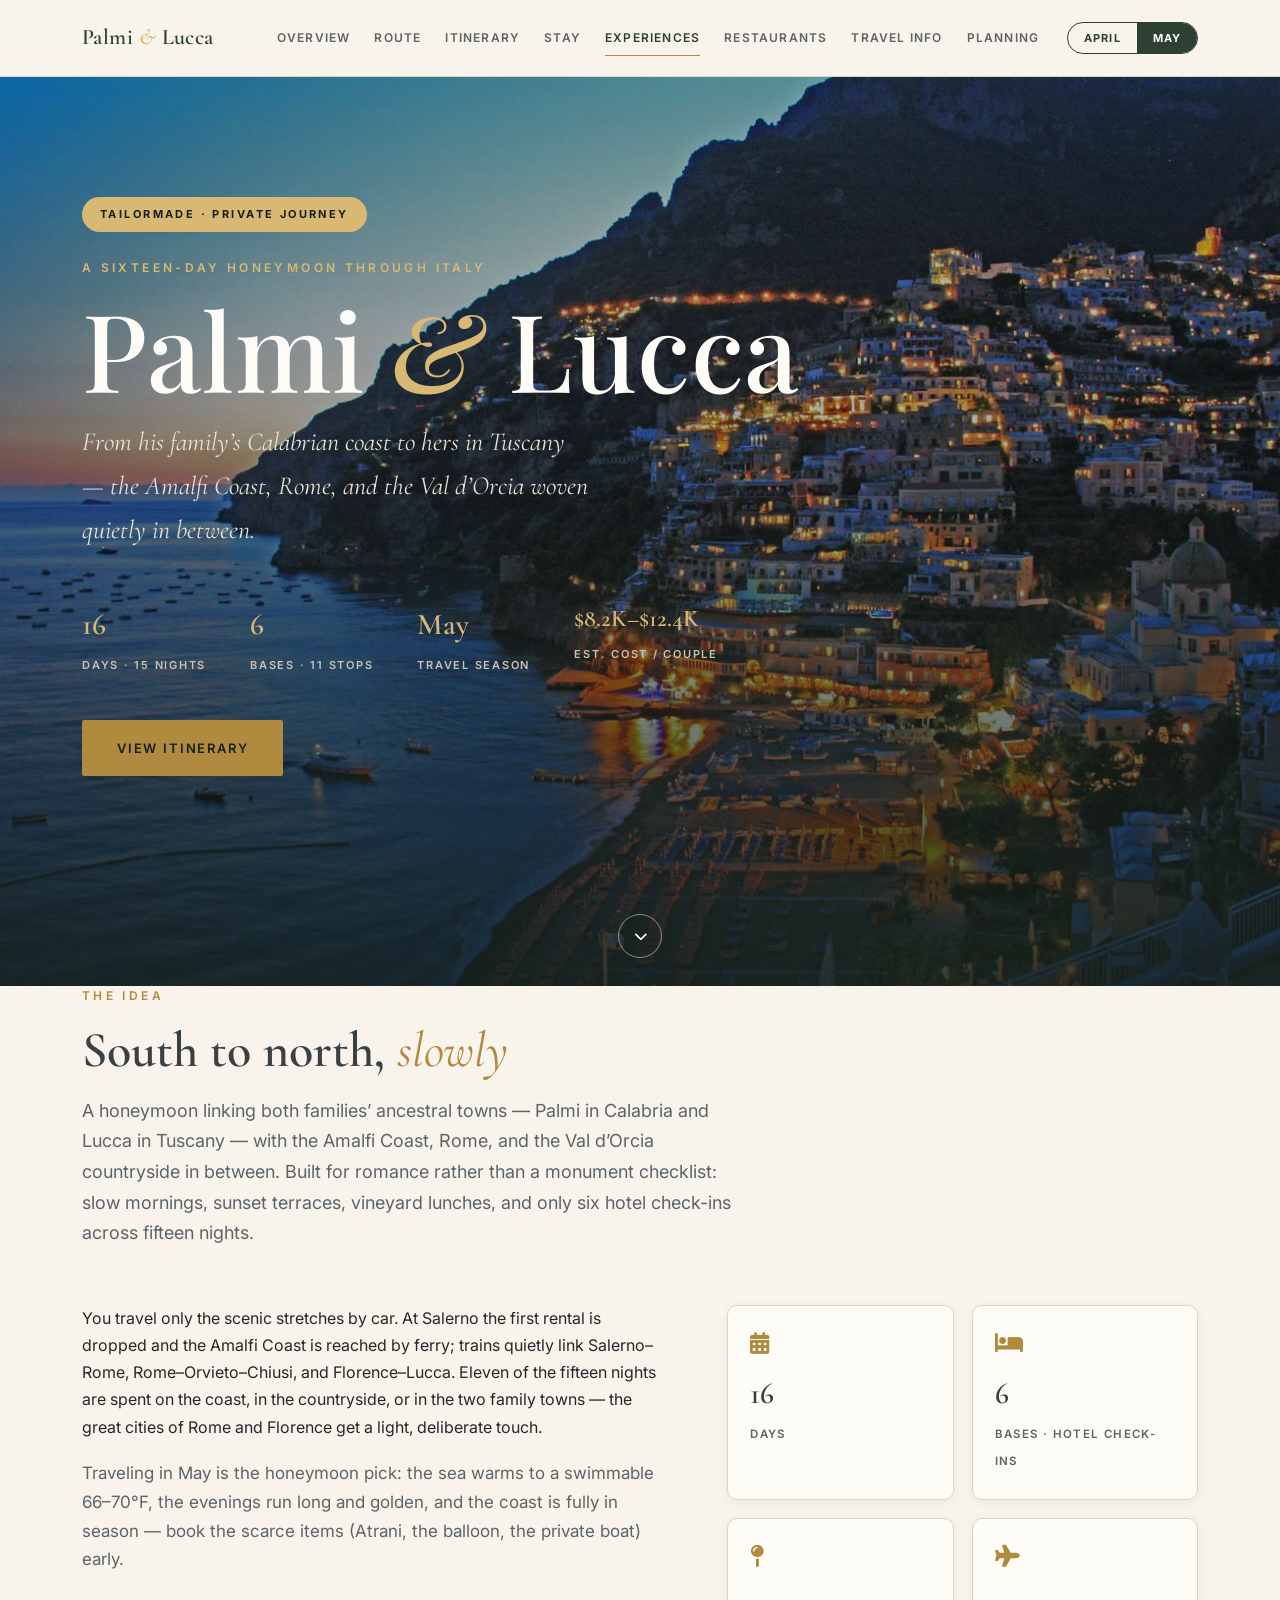
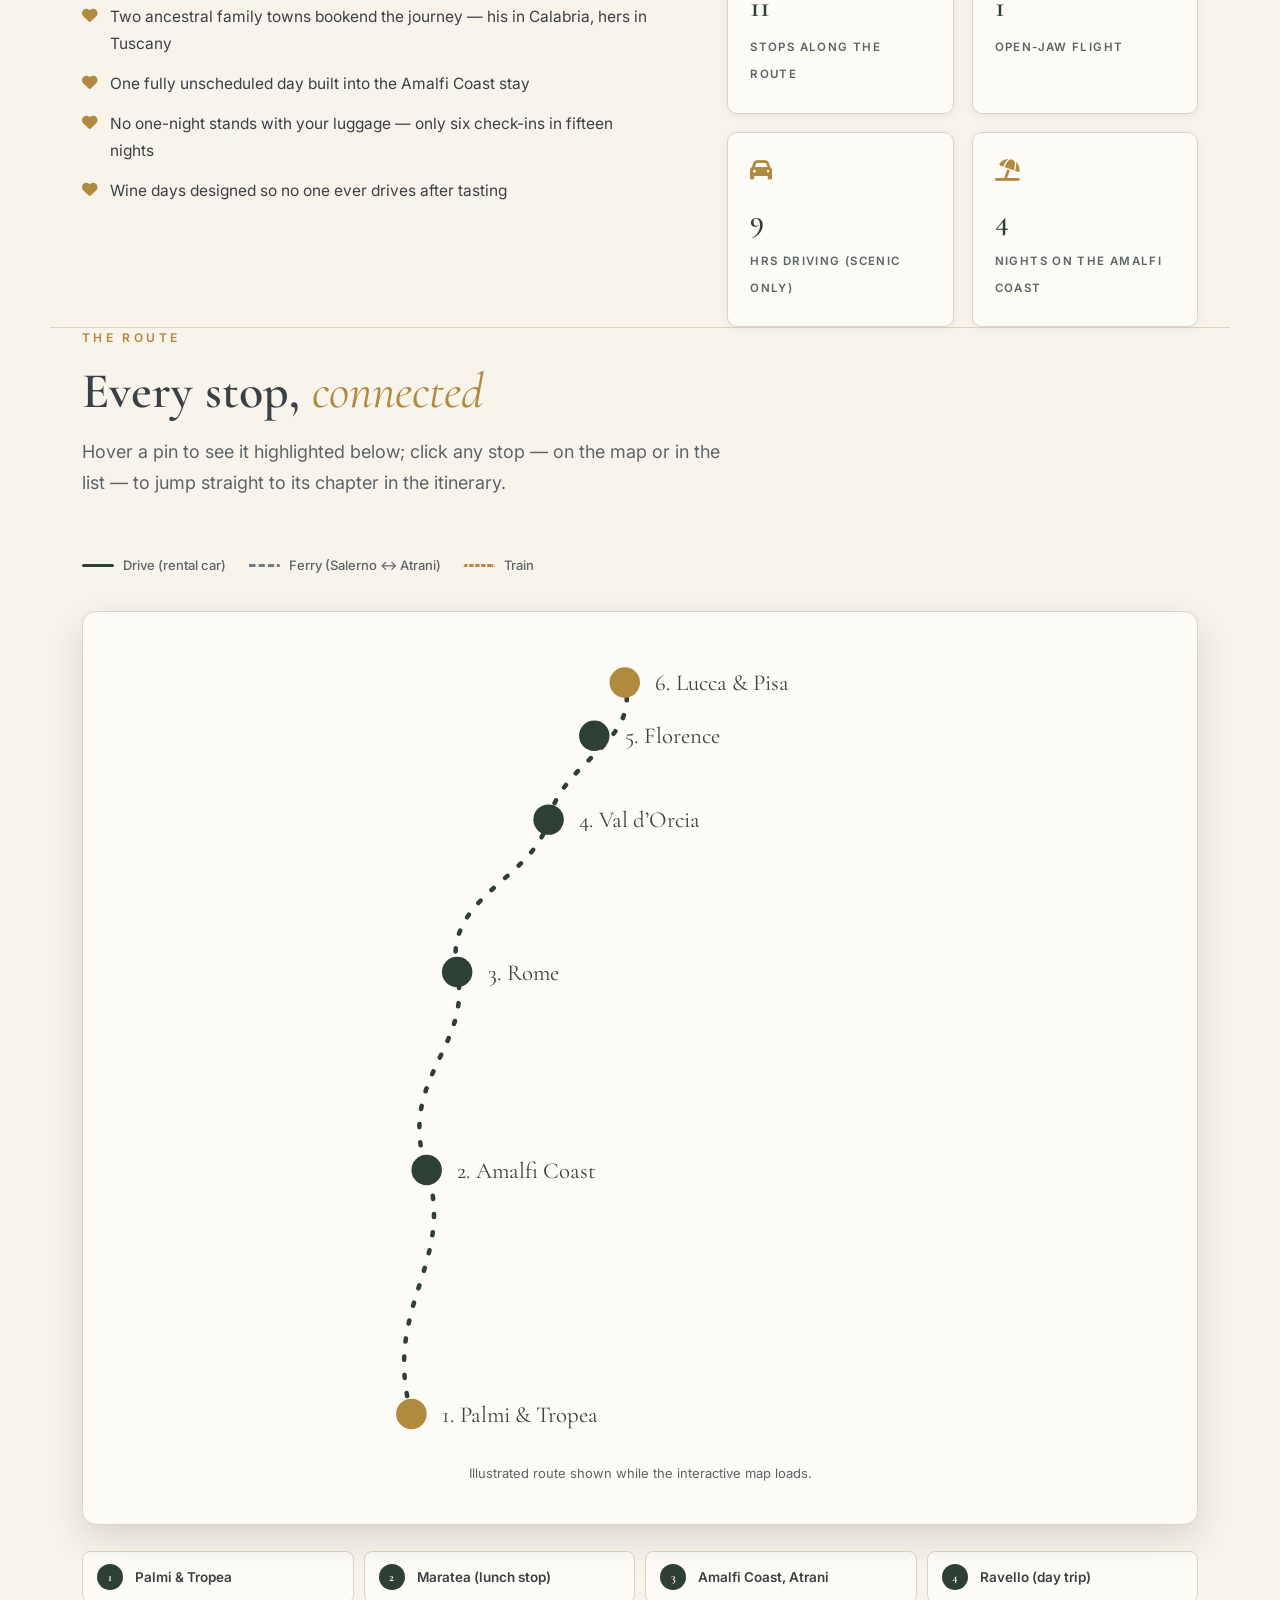
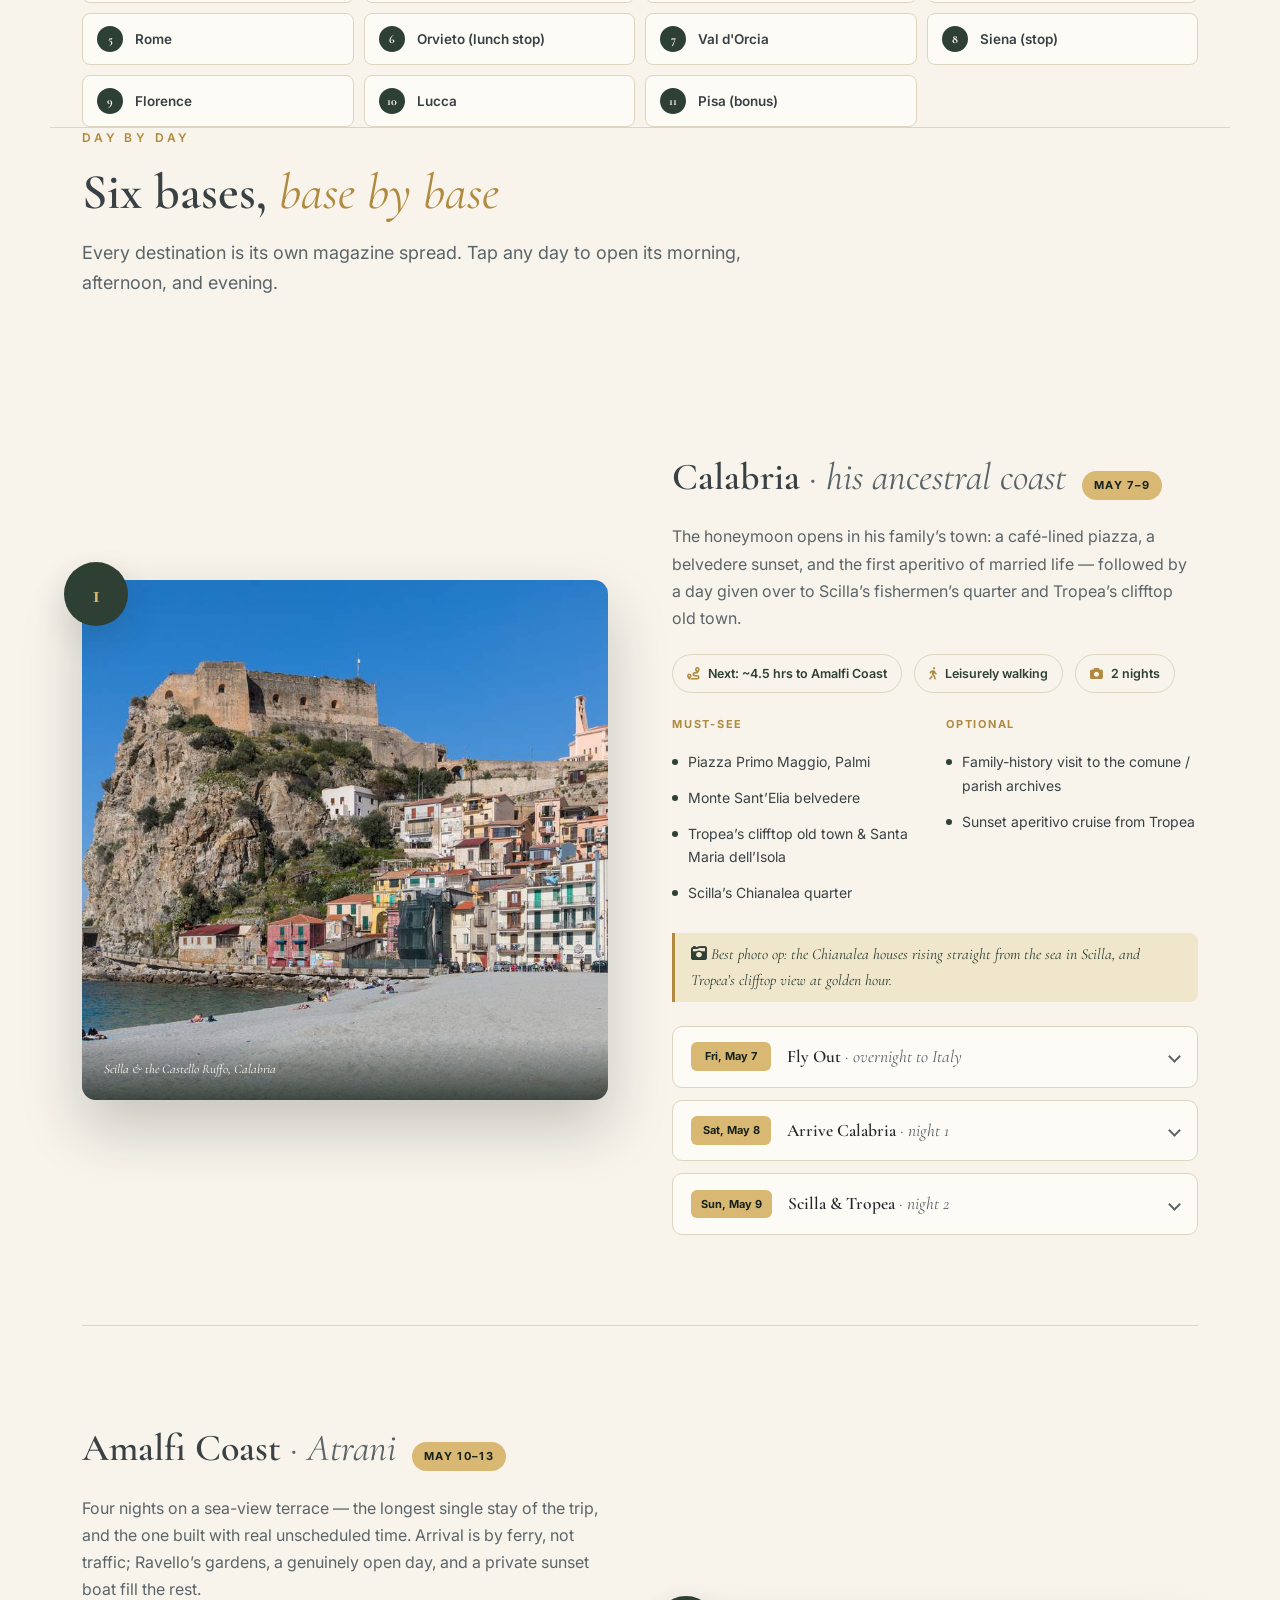
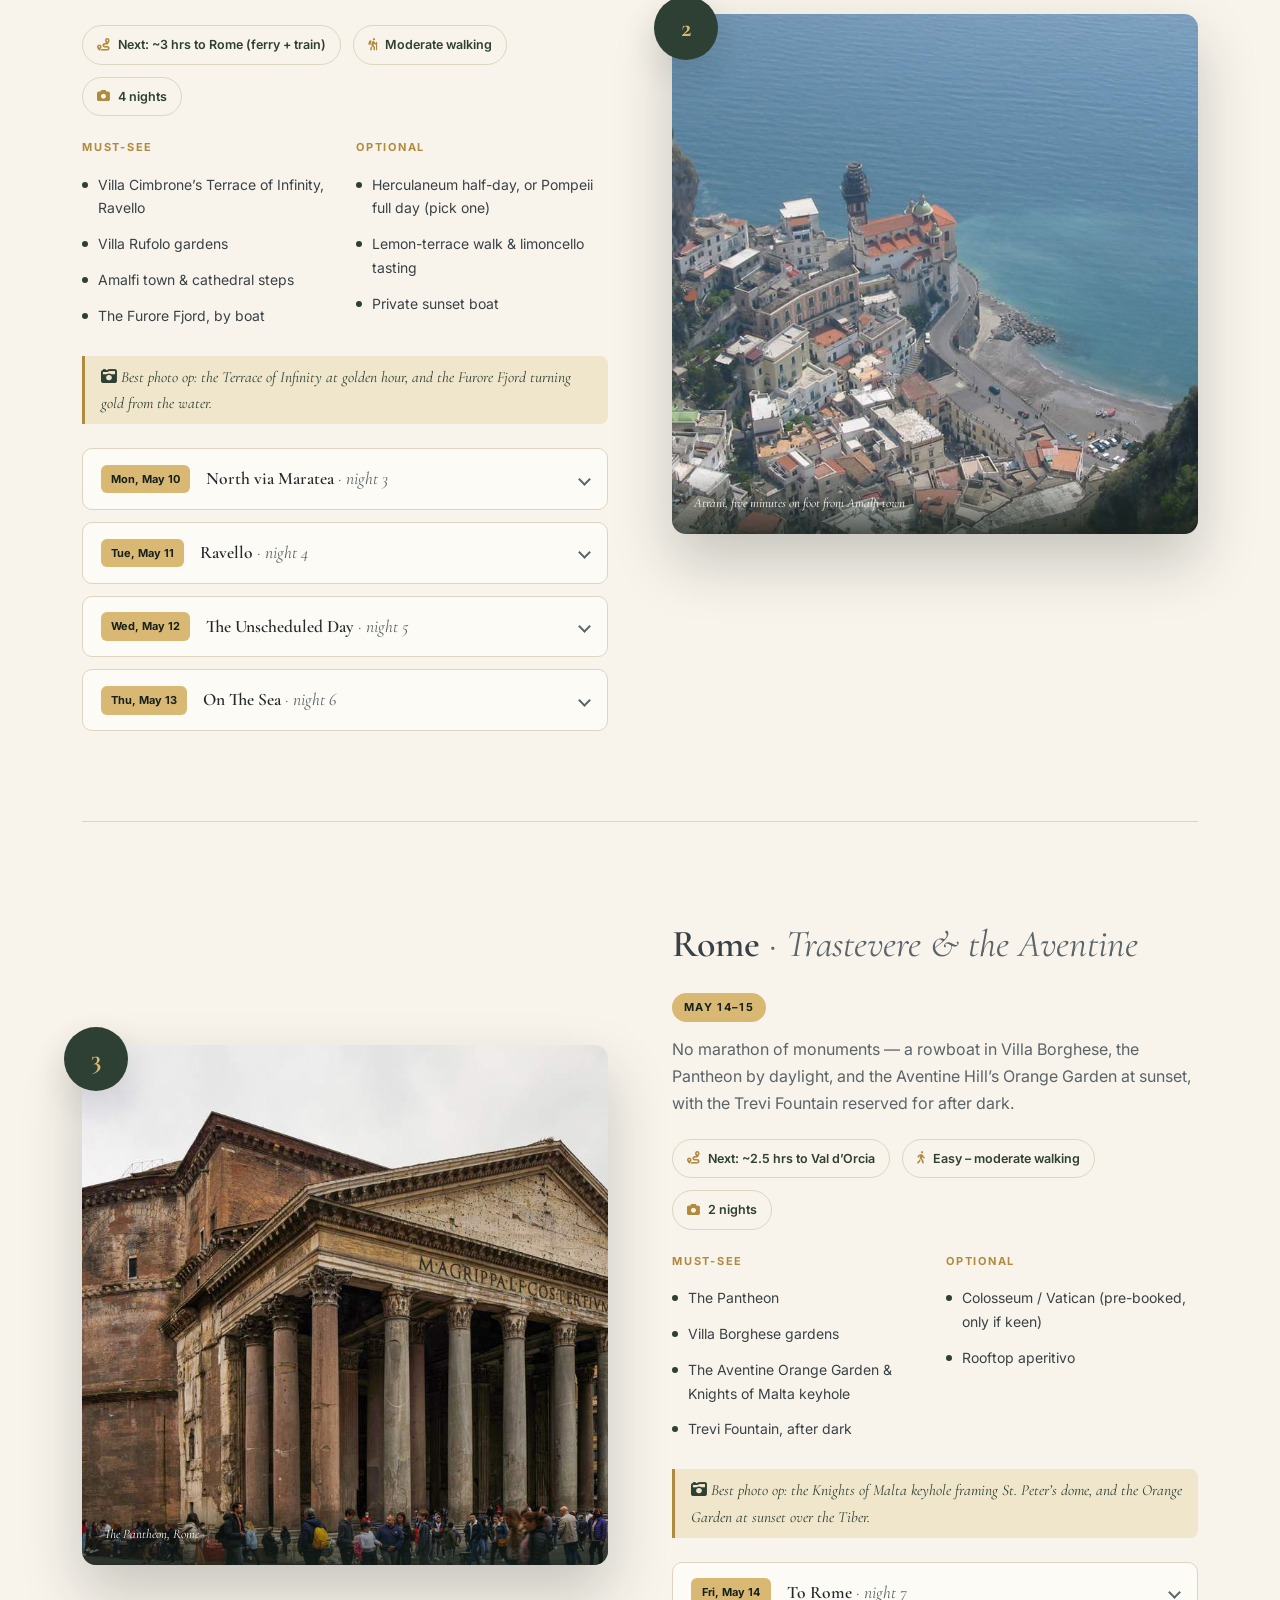
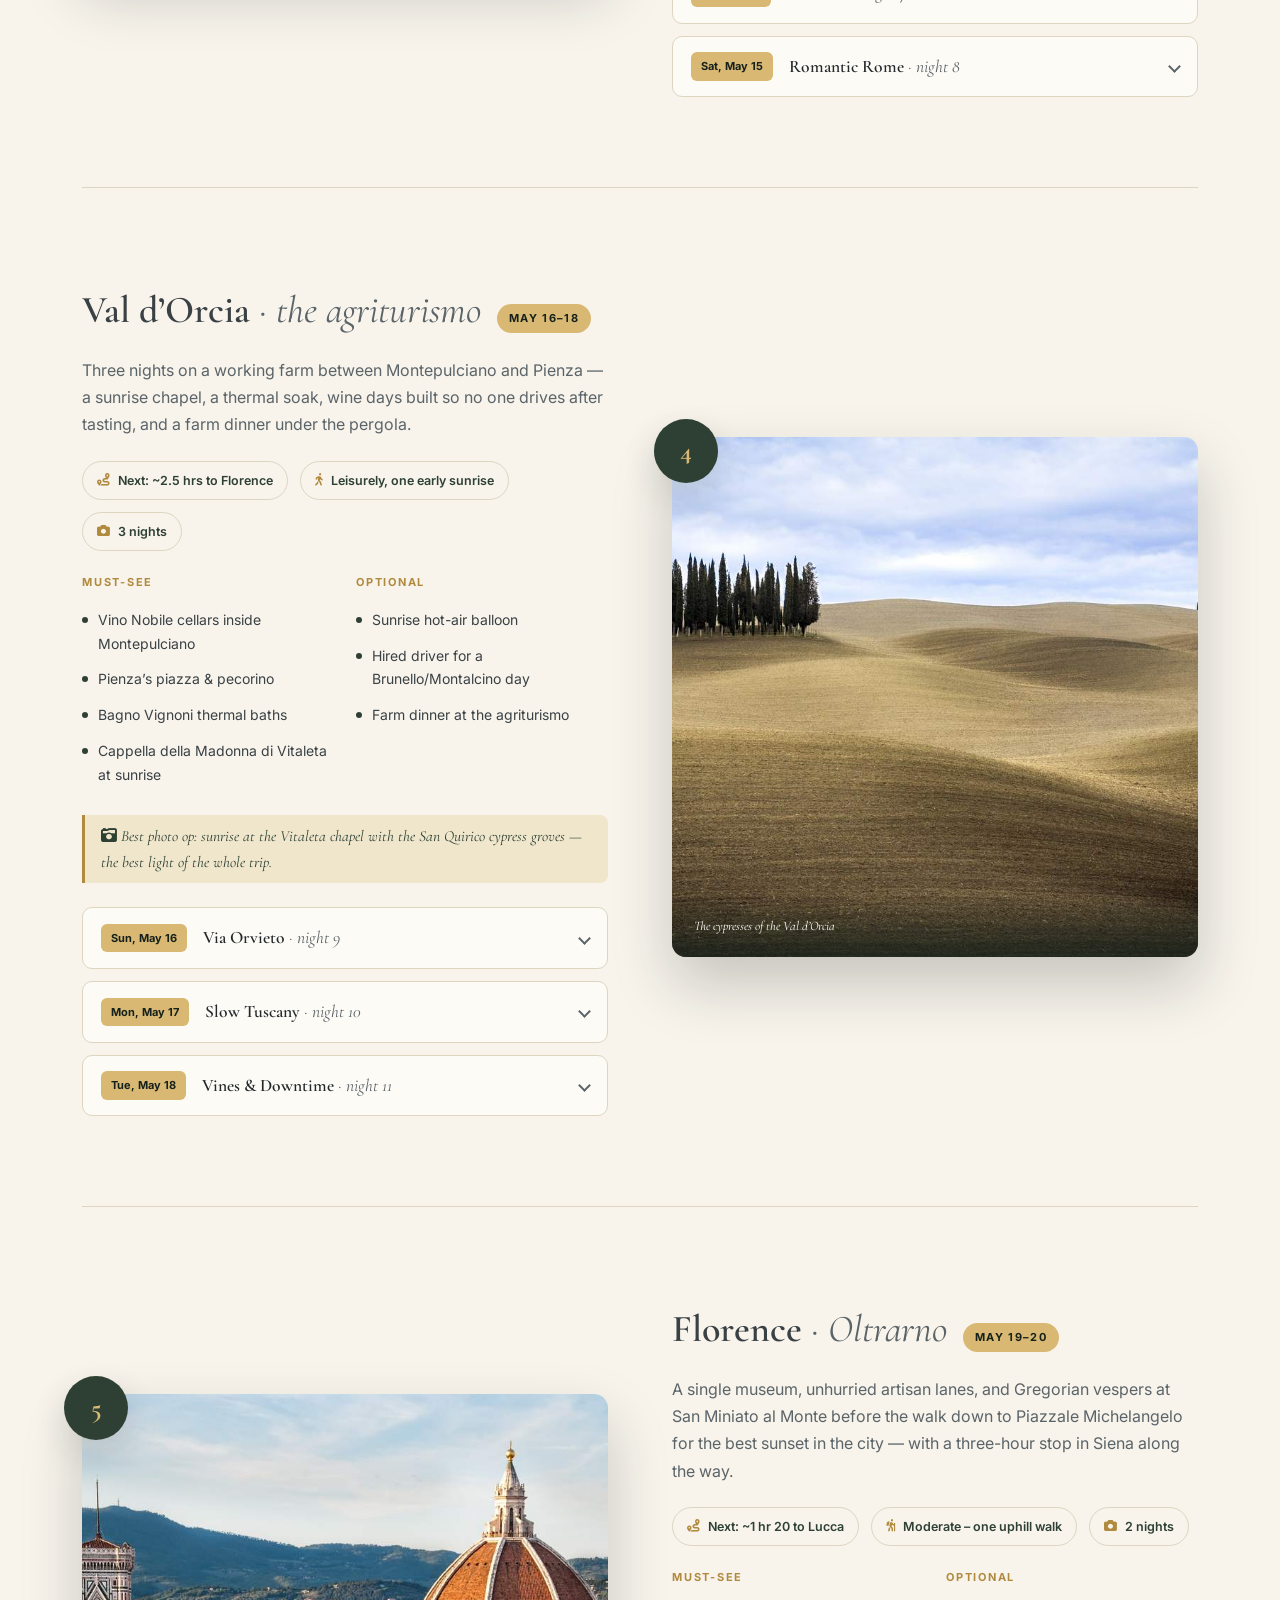
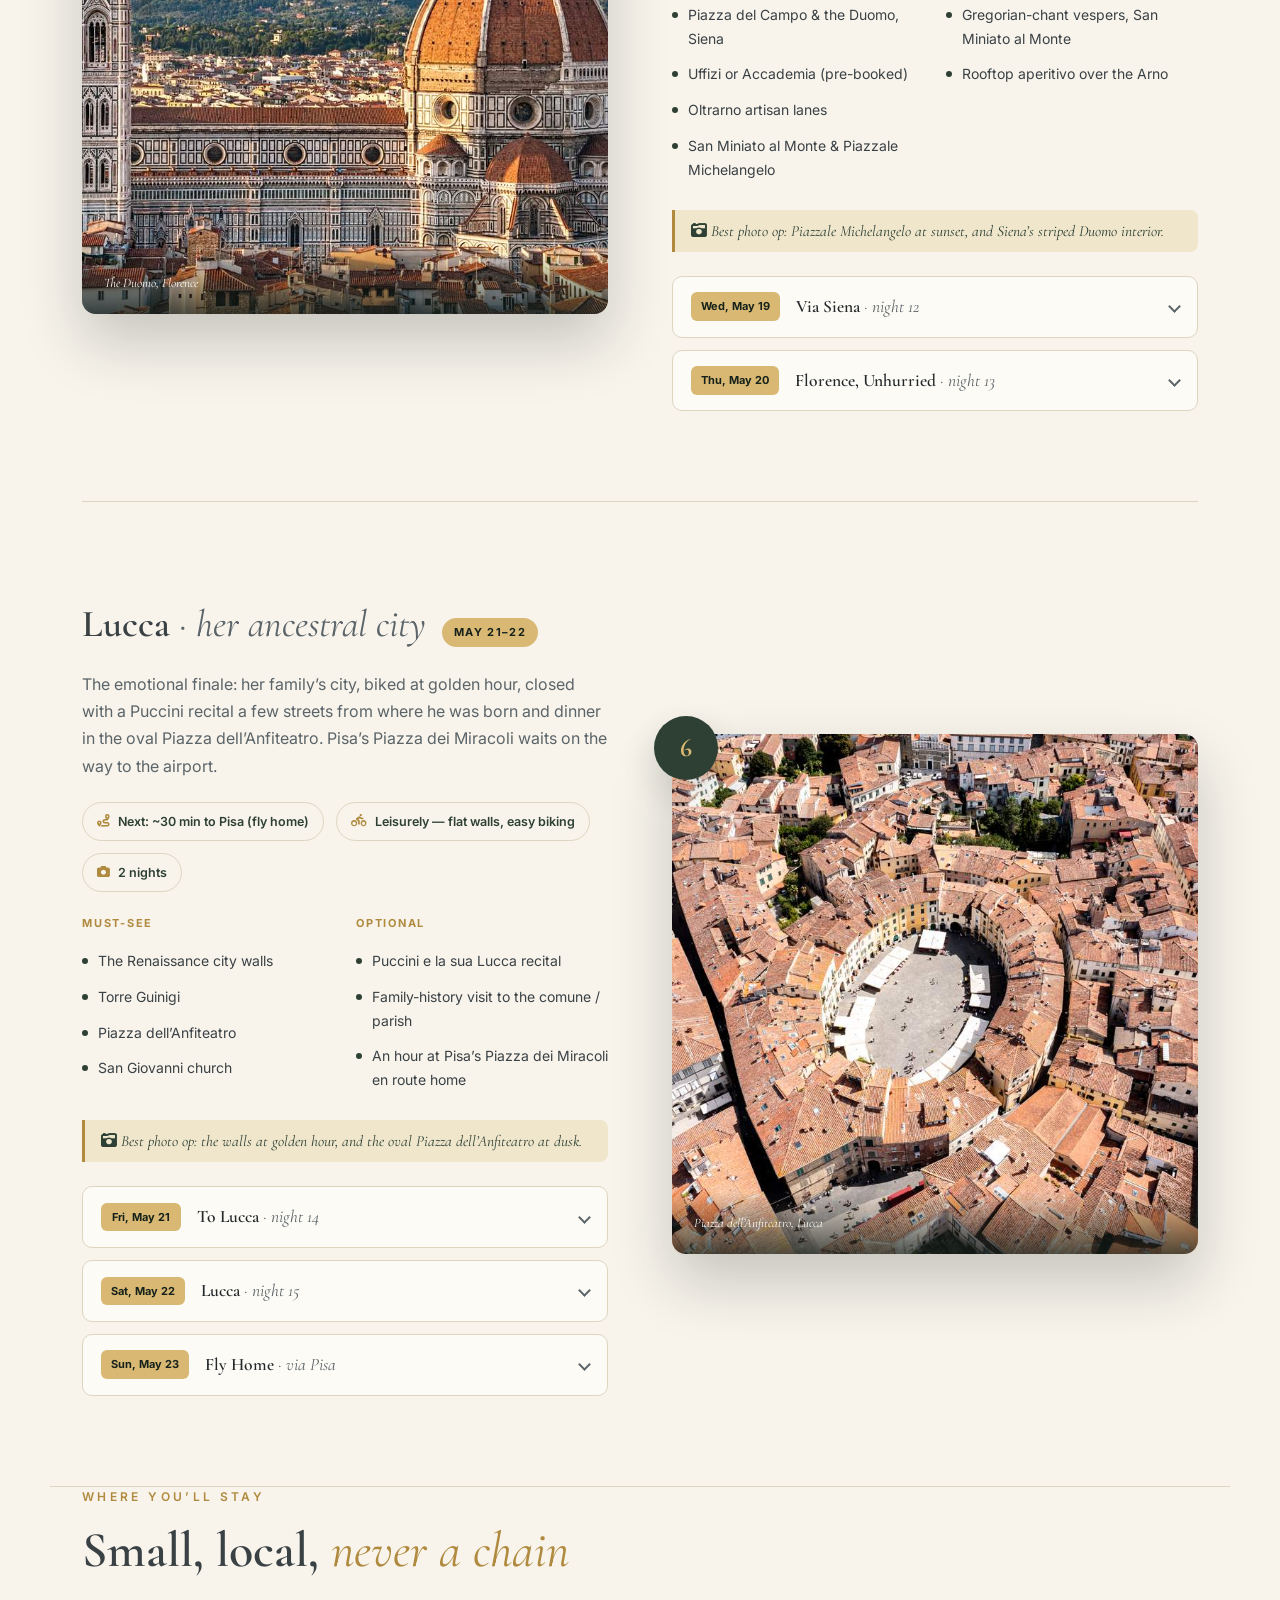
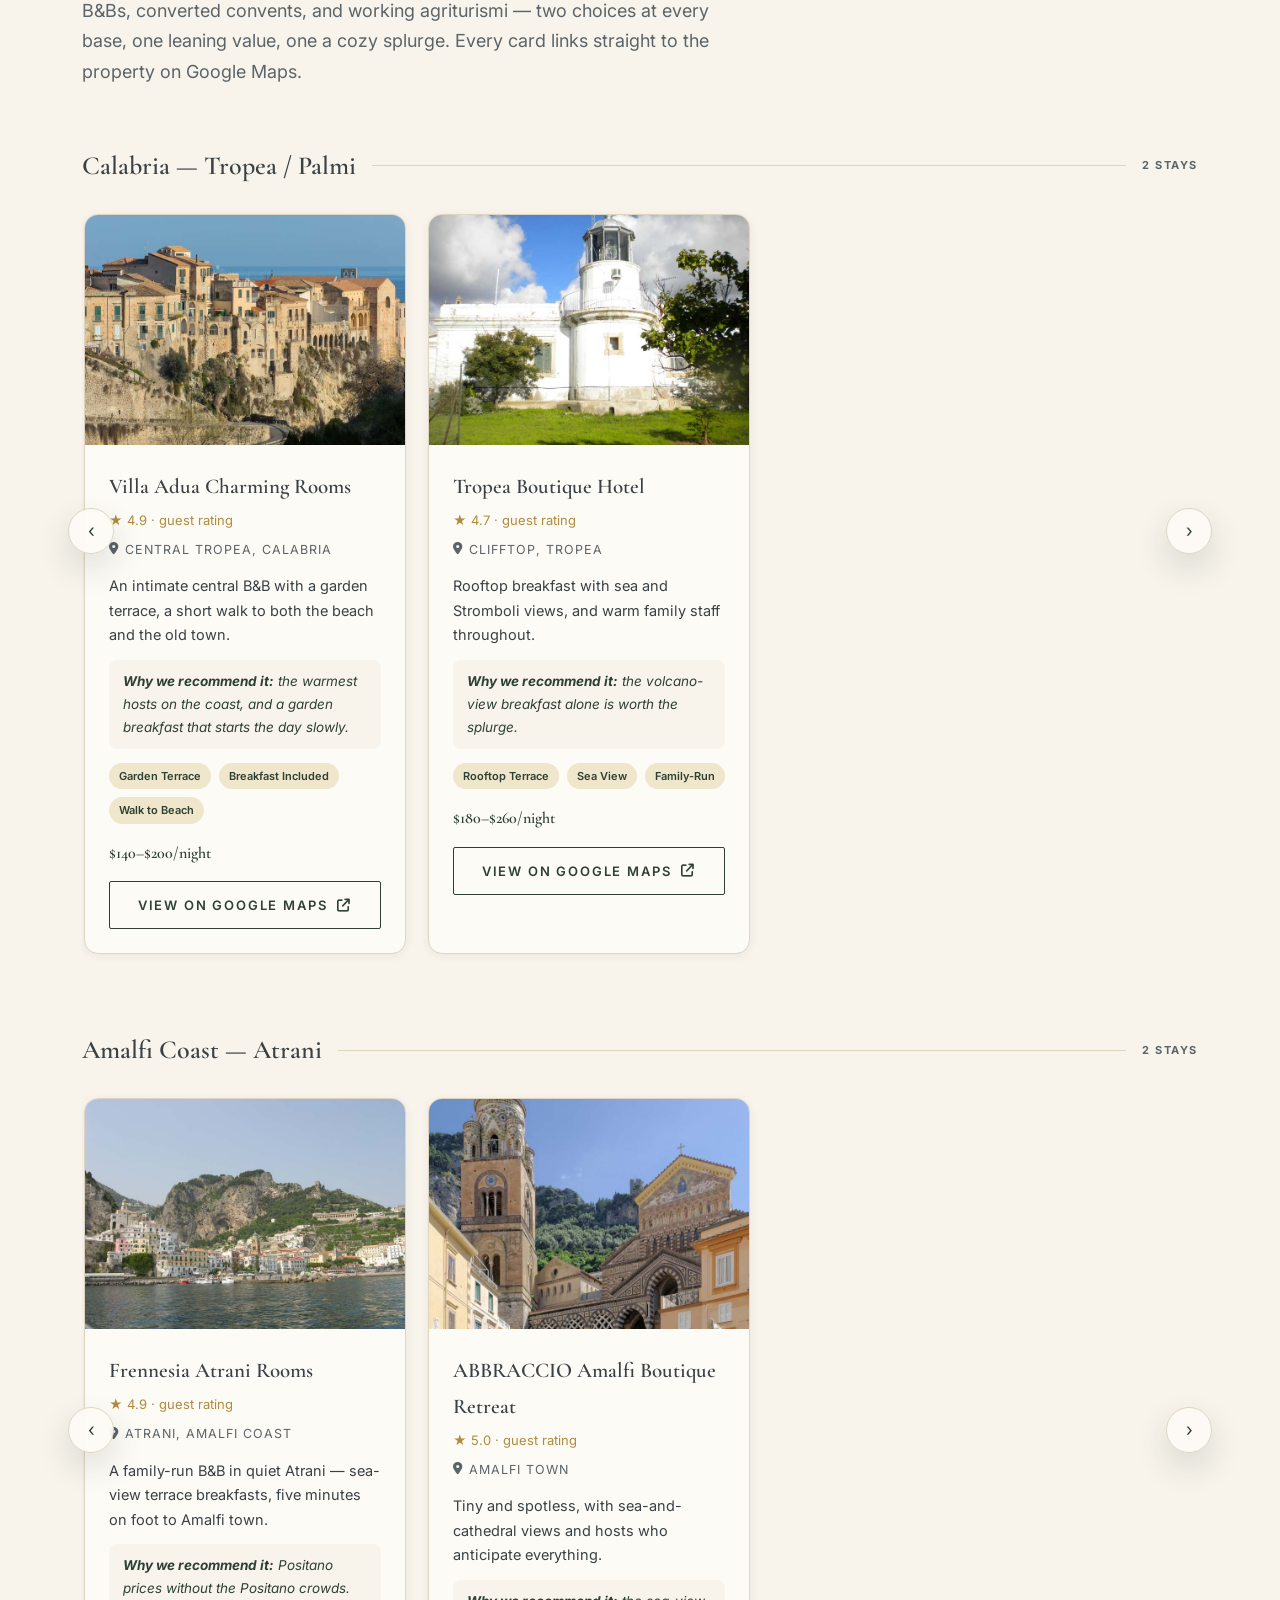
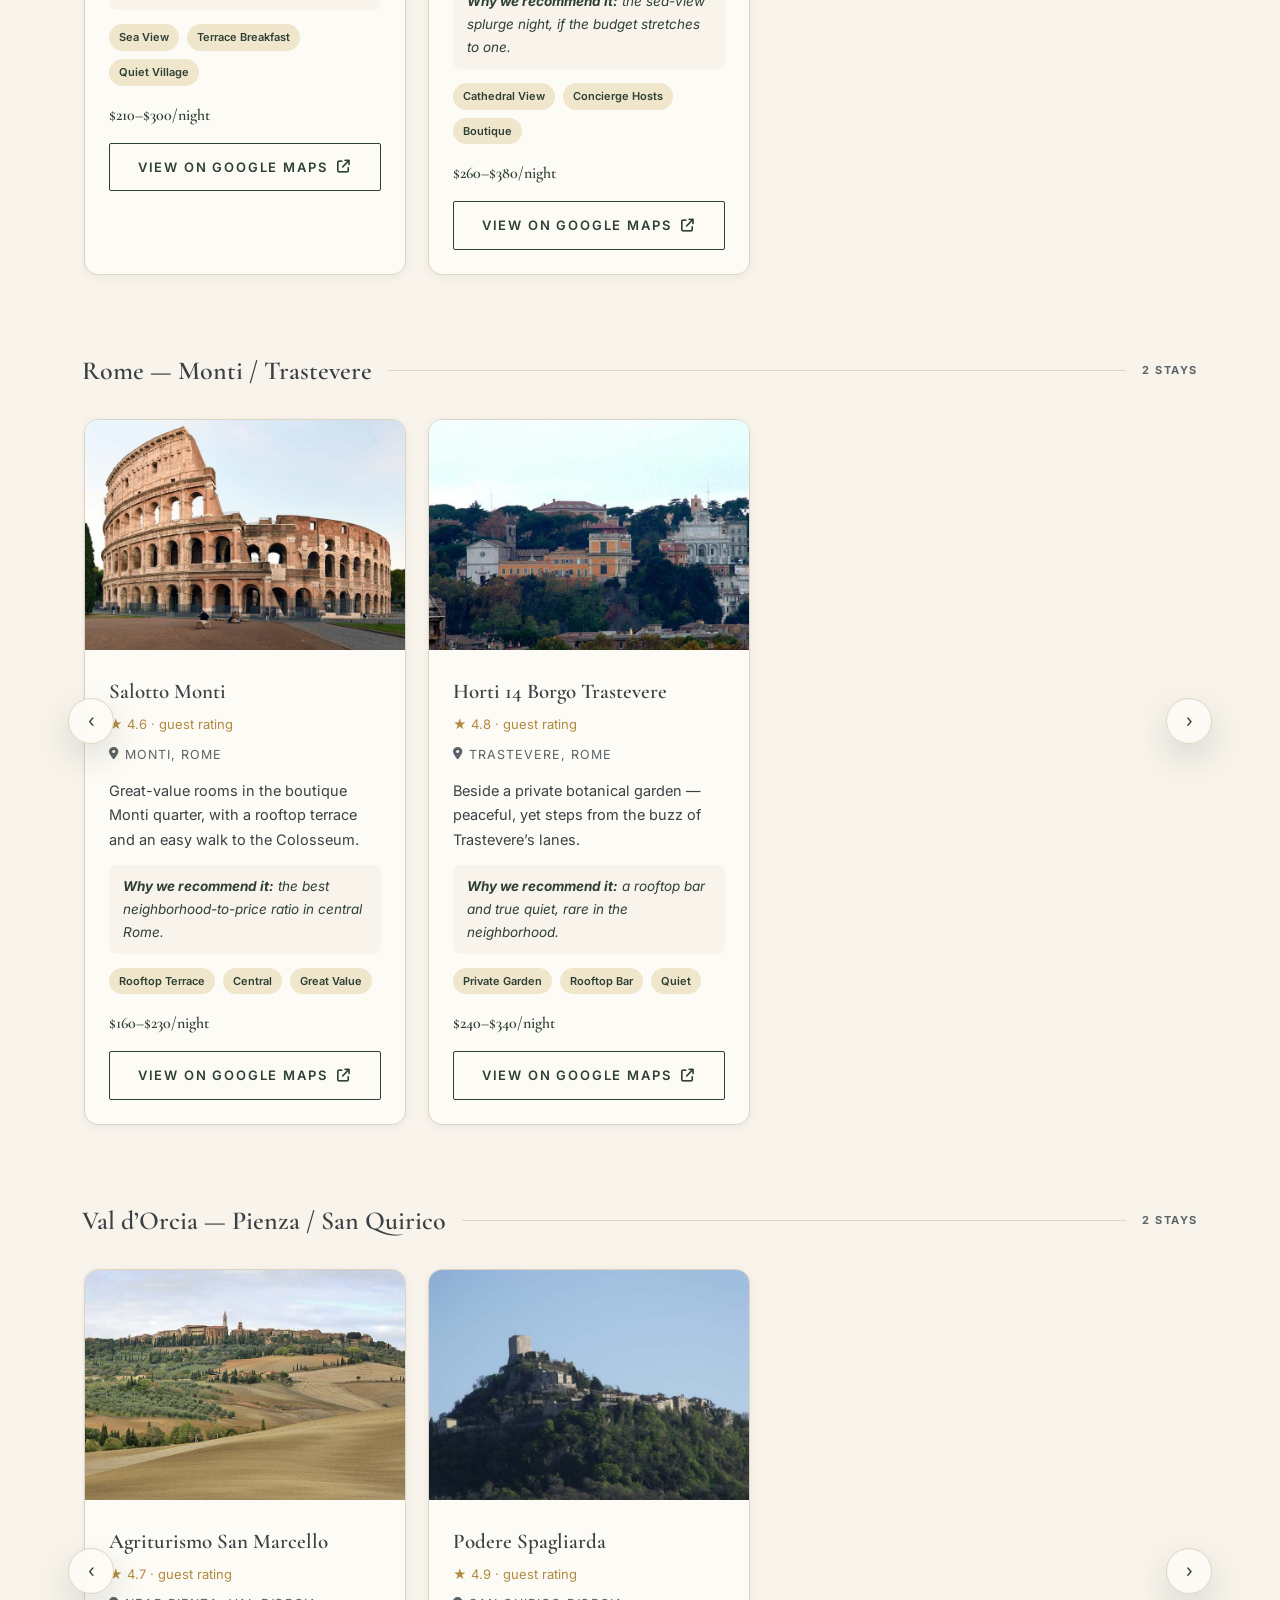
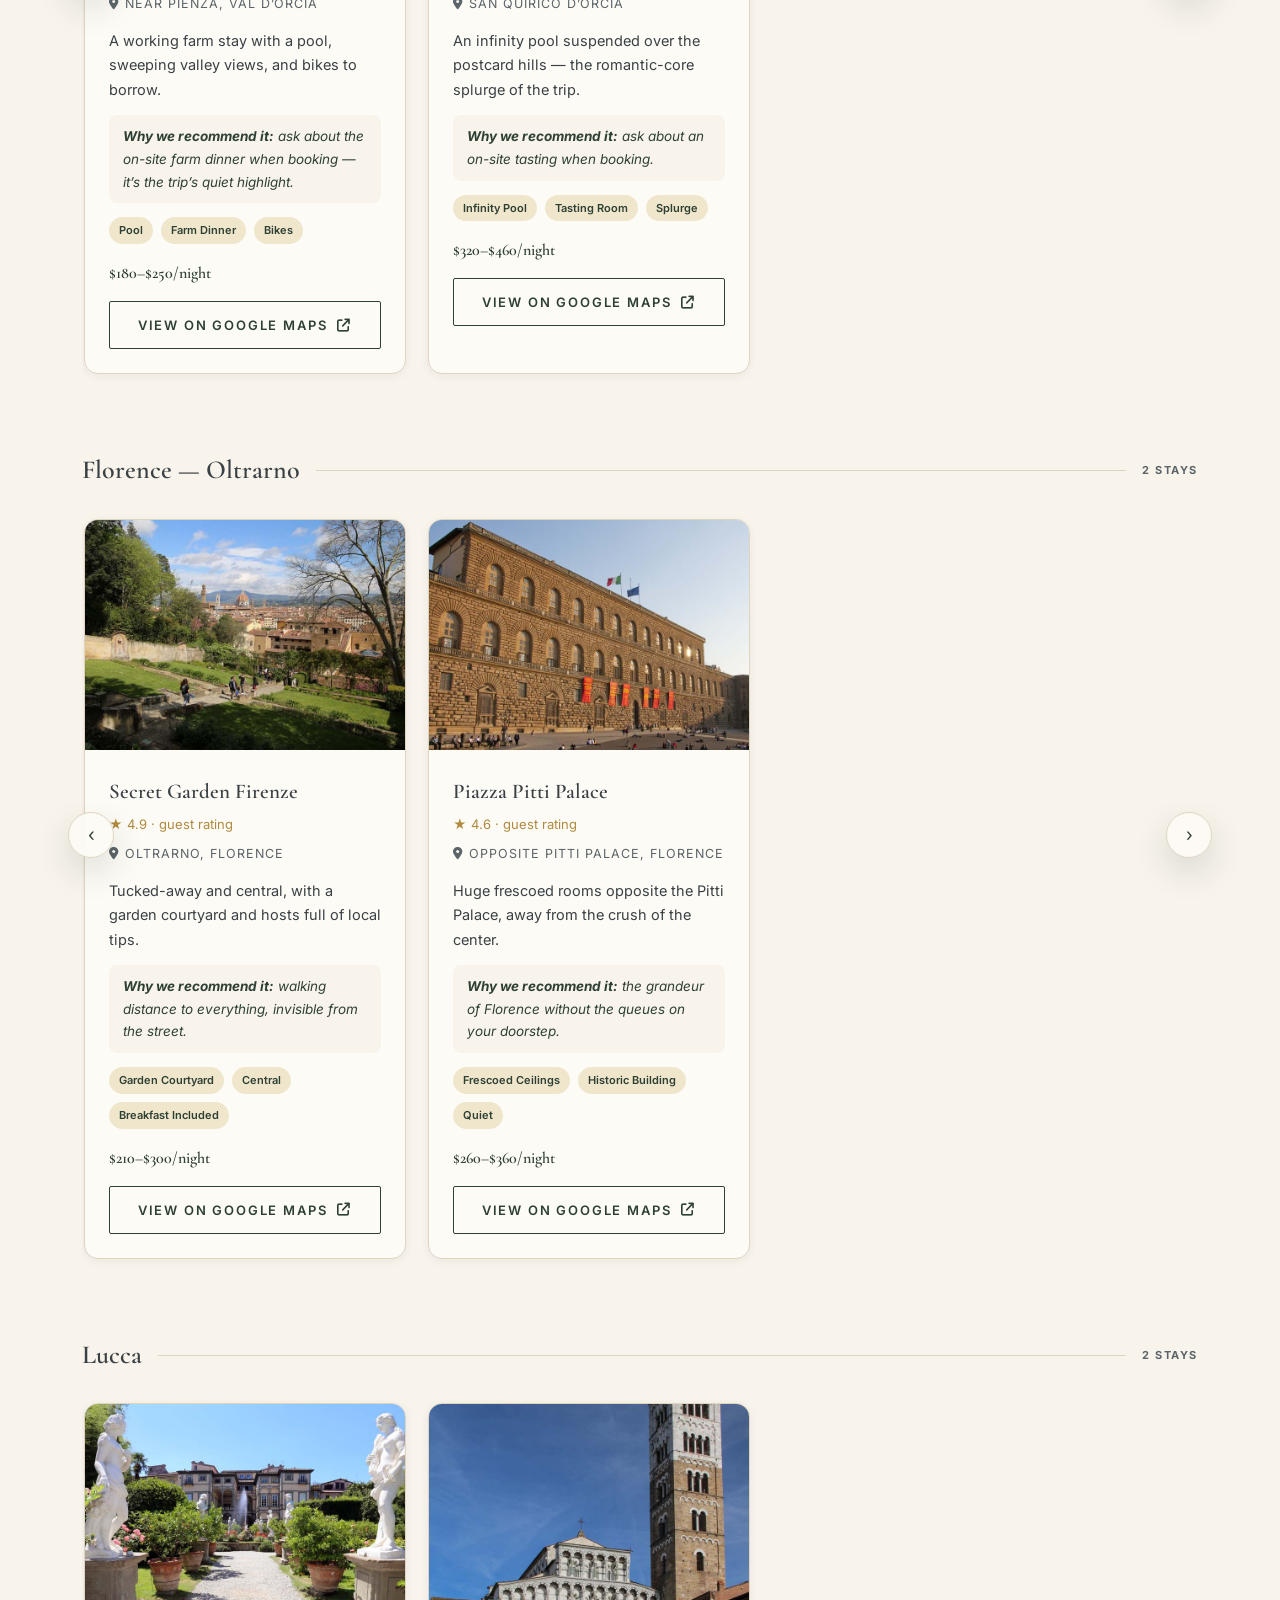
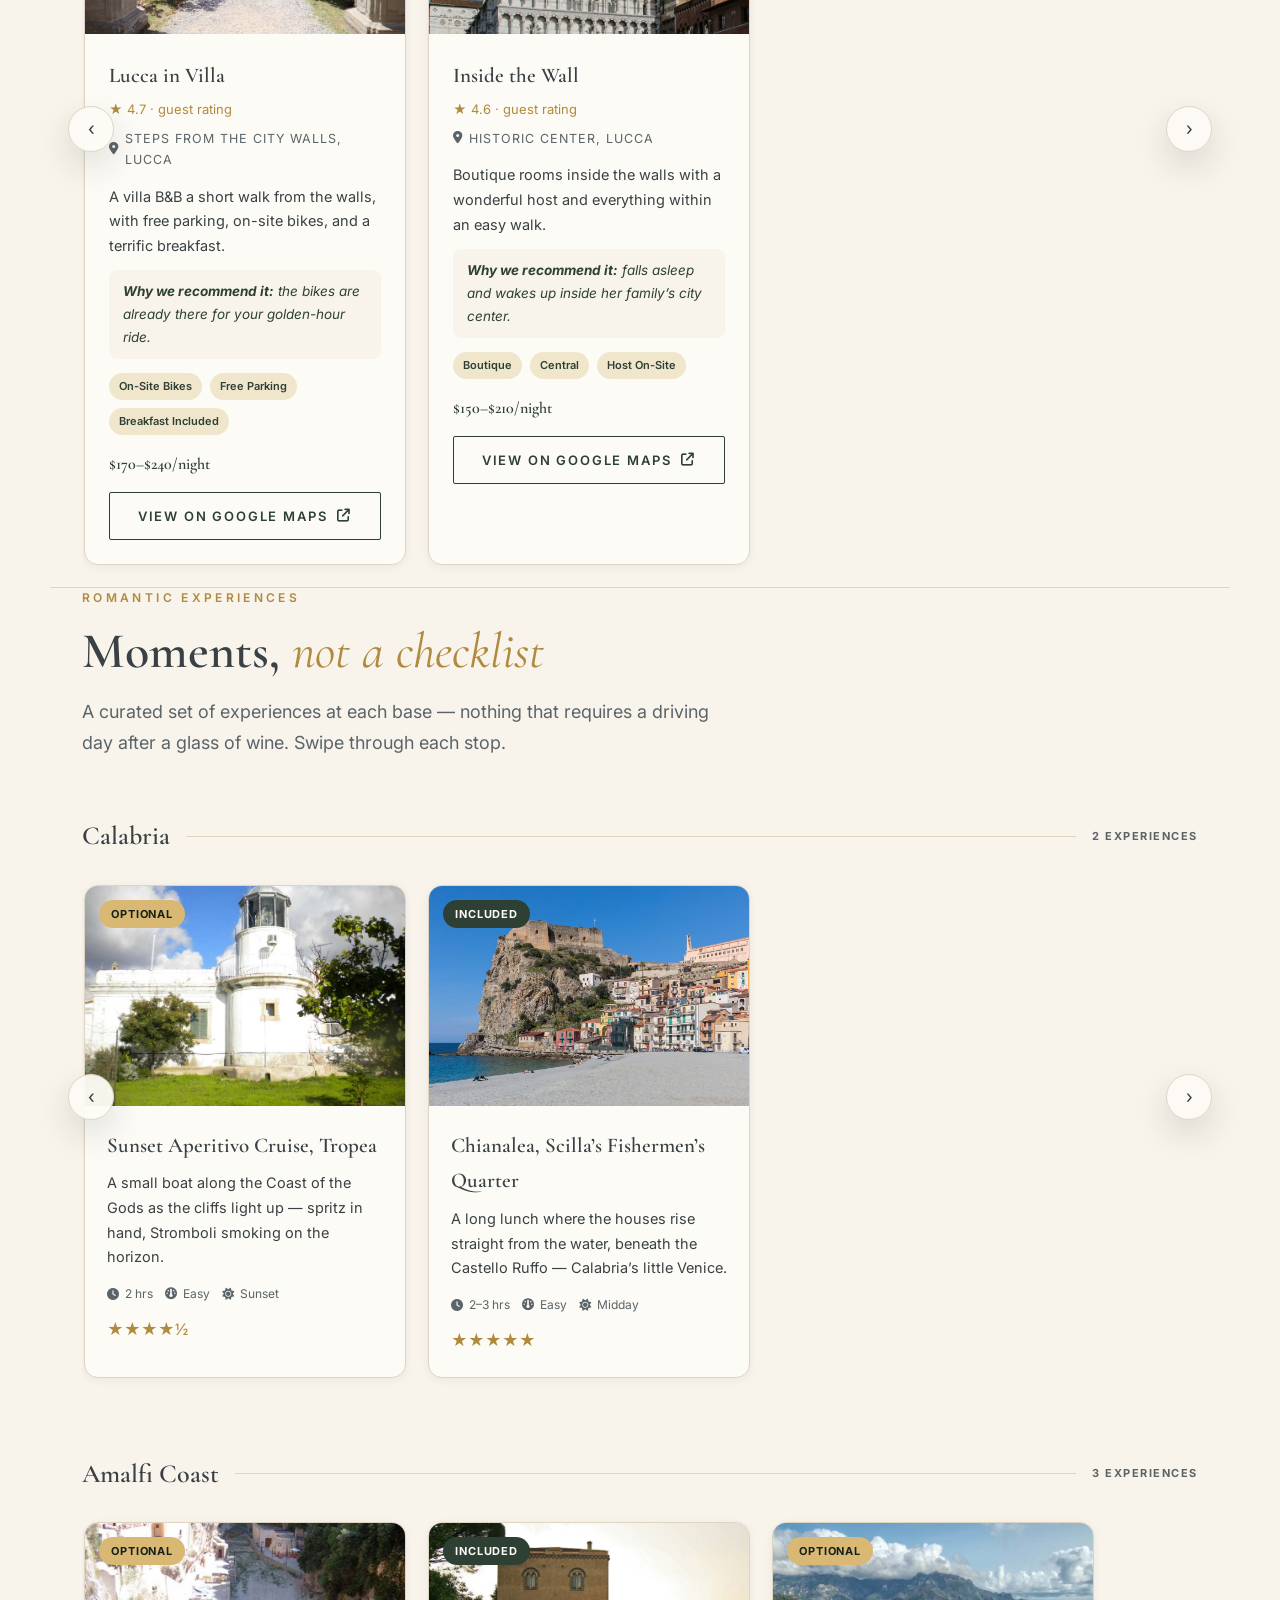
==== index.html @ 0750f4f7 "Italy honeymoon site: itinerary, planning checklist, and assets Co-Authored-By: Claude Fable 5 <nore" ====
<!DOCTYPE html>
<html lang="en" data-season="b">
<head>
<meta charset="UTF-8">
<meta name="viewport" content="width=device-width, initial-scale=1.0, viewport-fit=cover">
<title>Palmi &amp; Lucca &middot; A Tailormade Italian Honeymoon</title>
<meta name="description" content="A sixteen-day, fifteen-night honeymoon journey from Calabria to Tuscany — the Amalfi Coast, Rome, the Val d'Orcia and Florence woven quietly in between.">
<!-- iOS Safari chrome: tint the status bar / home-screen bookmark to the forest palette -->
<meta name="theme-color" content="#16211B">
<meta name="apple-mobile-web-app-capable" content="yes">
<meta name="apple-mobile-web-app-status-bar-style" content="black-translucent">

<!-- Google Fonts: Playfair Display (display), Cormorant Garamond (headings), Inter (body) -->
<link rel="preconnect" href="https://fonts.googleapis.com">
<link rel="preconnect" href="https://fonts.gstatic.com" crossorigin>
<link href="https://fonts.googleapis.com/css2?family=Playfair+Display:ital,wght@0,400;0,500;0,600;1,500&family=Cormorant+Garamond:ital,wght@0,400;0,500;0,600;0,700;1,400;1,500&family=Inter:wght@300;400;500;600;700&display=swap" rel="stylesheet">

<!-- Leaflet (interactive route map) -->
<link rel="stylesheet" href="https://unpkg.com/leaflet@1.9.4/dist/leaflet.css" />

<!-- Font Awesome (icons) -->
<link rel="stylesheet" href="https://cdnjs.cloudflare.com/ajax/libs/font-awesome/6.5.1/css/all.min.css">

<link rel="stylesheet" href="assets/style.css">
</head>
<body>
<a class="skip-link" href="#main">Skip to itinerary content</a>
<div id="scroll-progress" aria-hidden="true"></div>

<!-- ============ STICKY NAVIGATION ============ -->
<header class="site-nav">
  <div class="nav-inner">
    <a class="brand" href="#top">Palmi <span class="amp">&amp;</span> Lucca</a>
    <nav class="nav-links" aria-label="Section navigation">
      <a href="#overview" data-target="#overview">Overview</a>
      <a href="#route" data-target="#route">Route</a>
      <a href="#itinerary" data-target="#itinerary">Itinerary</a>
      <a href="#stay" data-target="#stay">Stay</a>
      <a href="#experiences" data-target="#experiences">Experiences</a>
      <a href="#restaurants" data-target="#restaurants">Restaurants</a>
      <a href="#travel-info" data-target="#travel-info">Travel Info</a>
      <a href="planning.html">Planning</a>
    </nav>
    <div class="nav-actions">
      <div class="season-toggle" role="group" aria-label="Choose your travel season">
        <button type="button" id="btnA" aria-pressed="false">April</button>
        <button type="button" id="btnB" aria-pressed="true">May</button>
      </div>
      <button class="hamburger" id="hamburger" aria-expanded="false" aria-controls="mobile-nav" aria-label="Open menu">
        <span></span><span></span><span></span>
      </button>
    </div>
  </div>
  <nav class="mobile-nav" id="mobile-nav" aria-label="Mobile section navigation">
    <a href="#overview">Overview</a>
    <a href="#route">Route</a>
    <a href="#itinerary">Itinerary</a>
    <a href="#stay">Where You&rsquo;ll Stay</a>
    <a href="#experiences">Experiences</a>
    <a href="#restaurants">Restaurants</a>
    <a href="#travel-info">Travel Info</a>
    <a href="planning.html">Planning</a>
  </nav>
</header>

<!-- ============ HERO ============ -->
<section class="hero" id="top">
  <div class="hero-bg" id="hero-bg" style="background-image:url('assets/img/01-hero-amalfi-coast.jpg')"></div>
  <div class="hero-overlay"></div>
  <div class="hero-content">
    <span class="badge">Tailormade &middot; Private Journey</span>
    <p class="eyebrow">A Sixteen-Day Honeymoon Through Italy</p>
    <h1 class="hero-title">Palmi <span class="amp">&amp;</span> Lucca</h1>
    <p class="hero-sub">From his family&rsquo;s Calabrian coast to hers in Tuscany &mdash; the Amalfi Coast, Rome, and the Val d&rsquo;Orcia woven quietly in between.</p>
    <div class="hero-stats">
      <div class="hstat"><span class="hn">16</span><span class="hl">Days &middot; 15 Nights</span></div>
      <div class="hstat"><span class="hn">6</span><span class="hl">Bases &middot; 11 Stops</span></div>
      <div class="hstat"><span class="hn sA">April</span><span class="hn sB">May</span><span class="hl">Travel Season</span></div>
      <div class="hstat"><span class="hn hn-cost">$8.2K&ndash;$12.4K</span><span class="hl">Est. Cost / Couple</span></div>
    </div>
    <a class="btn btn-gold" href="#itinerary">View Itinerary</a>
  </div>
  <button class="scroll-cue" onclick="scrollToSection('#overview')" aria-label="Scroll to trip overview"><i class="fa-solid fa-chevron-down" aria-hidden="true"></i></button>
</section>

<main id="main">

<!-- ============ OVERVIEW ============ -->
<section id="overview" class="wrap">
  <div class="section-head reveal">
    <span class="eyebrow">The Idea</span>
    <h2>South to north, <em>slowly</em></h2>
    <p>A honeymoon linking both families&rsquo; ancestral towns &mdash; Palmi in Calabria and Lucca in Tuscany &mdash; with the Amalfi Coast, Rome, and the Val d&rsquo;Orcia countryside in between. Built for romance rather than a monument checklist: slow mornings, sunset terraces, vineyard lunches, and only six hotel check-ins across fifteen nights.</p>
  </div>
  <div class="overview-grid">
    <div class="lead reveal">
      <p>You travel only the scenic stretches by car. At Salerno the first rental is dropped and the Amalfi Coast is reached by ferry; trains quietly link Salerno&ndash;Rome, Rome&ndash;Orvieto&ndash;Chiusi, and Florence&ndash;Lucca. Eleven of the fifteen nights are spent on the coast, in the countryside, or in the two family towns &mdash; the great cities of Rome and Florence get a light, deliberate touch.</p>
      <p class="sA">Traveling in April brings the greenest countryside, wildflowers and wisteria, and the lightest crowds and prices &mdash; though the sea remains too cold to swim. Confirm coastal hotels, the Salerno&ndash;Amalfi ferries, and the boat operators have opened for the season.</p>
      <p class="sB">Traveling in May is the honeymoon pick: the sea warms to a swimmable 66&ndash;70&deg;F, the evenings run long and golden, and the coast is fully in season &mdash; book the scarce items (Atrani, the balloon, the private boat) early.</p>
      <ul class="highlights">
        <li><i class="fa-solid fa-heart" aria-hidden="true"></i> Two ancestral family towns bookend the journey &mdash; his in Calabria, hers in Tuscany</li>
        <li><i class="fa-solid fa-heart" aria-hidden="true"></i> One fully unscheduled day built into the Amalfi Coast stay</li>
        <li><i class="fa-solid fa-heart" aria-hidden="true"></i> No one-night stands with your luggage &mdash; only six check-ins in fifteen nights</li>
        <li><i class="fa-solid fa-heart" aria-hidden="true"></i> Wine days designed so no one ever drives after tasting</li>
      </ul>
    </div>
    <div class="stat-cards">
      <div class="stat-card reveal reveal-delay-1"><i class="fa-solid fa-calendar-days" aria-hidden="true"></i><span class="stat-num" data-count="16">0</span><span class="stat-label">Days</span></div>
      <div class="stat-card reveal reveal-delay-1"><i class="fa-solid fa-bed" aria-hidden="true"></i><span class="stat-num" data-count="6">0</span><span class="stat-label">Bases &middot; Hotel Check-Ins</span></div>
      <div class="stat-card reveal reveal-delay-2"><i class="fa-solid fa-map-pin" aria-hidden="true"></i><span class="stat-num" data-count="11">0</span><span class="stat-label">Stops Along the Route</span></div>
      <div class="stat-card reveal reveal-delay-2"><i class="fa-solid fa-plane" aria-hidden="true"></i><span class="stat-num" data-count="1">0</span><span class="stat-label">Open-Jaw Flight</span></div>
      <div class="stat-card reveal reveal-delay-3"><i class="fa-solid fa-car" aria-hidden="true"></i><span class="stat-num" data-count="9">0</span><span class="stat-label">Hrs Driving (Scenic Only)</span></div>
      <div class="stat-card reveal reveal-delay-3"><i class="fa-solid fa-umbrella-beach" aria-hidden="true"></i><span class="stat-num" data-count="4">0</span><span class="stat-label">Nights on the Amalfi Coast</span></div>
    </div>
  </div>
</section>

<!-- ============ ROUTE MAP ============ -->
<section id="route" class="wrap">
  <div class="section-head reveal">
    <span class="eyebrow">The Route</span>
    <h2>Every stop, <em>connected</em></h2>
    <p>Hover a pin to see it highlighted below; click any stop &mdash; on the map or in the list &mdash; to jump straight to its chapter in the itinerary.</p>
  </div>
  <div class="route-legend reveal" aria-label="How you travel between stops">
    <span><span class="leg-line"></span> Drive (rental car)</span>
    <span><span class="leg-line ferry"></span> Ferry (Salerno &harr; Atrani)</span>
    <span><span class="leg-line train"></span> Train</span>
  </div>
  <div class="map-wrap reveal">
    <div id="route-map" role="img" aria-label="Interactive map of the honeymoon route from Calabria to Tuscany"></div>
    <div class="map-fallback" id="map-fallback" hidden>
      <svg viewBox="0 0 420 520" xmlns="http://www.w3.org/2000/svg" role="img" aria-labelledby="fallback-title">
        <title id="fallback-title">Illustrated route from Calabria to Tuscany</title>
        <path d="M60,500 C40,430 90,400 70,340 C50,280 100,260 90,210 C80,160 140,150 150,110 C160,70 210,60 200,20"
          fill="none" stroke="#2E4034" stroke-width="3" stroke-dasharray="2 10" stroke-linecap="round"/>
        <g font-family="Cormorant Garamond, serif" font-size="15" fill="#3A4145">
          <circle cx="60" cy="500" r="10" fill="#B08A3E"/><text x="80" y="505">1. Palmi &amp; Tropea</text>
          <circle cx="70" cy="340" r="10" fill="#2E4034"/><text x="90" y="345">2. Amalfi Coast</text>
          <circle cx="90" cy="210" r="10" fill="#2E4034"/><text x="110" y="215">3. Rome</text>
          <circle cx="150" cy="110" r="10" fill="#2E4034"/><text x="170" y="115">4. Val d&rsquo;Orcia</text>
          <circle cx="180" cy="55" r="10" fill="#2E4034"/><text x="200" y="60">5. Florence</text>
          <circle cx="200" cy="20" r="10" fill="#B08A3E"/><text x="220" y="25">6. Lucca &amp; Pisa</text>
        </g>
      </svg>
      <p style="font-size:13px;color:var(--ink-soft);margin-top:10px">Illustrated route shown while the interactive map loads.</p>
    </div>
  </div>
  <ul class="route-list" id="route-list" aria-label="Route stops, in travel order"></ul>
</section>

<!-- ============ ITINERARY ============ -->
<section id="itinerary" class="wrap">
  <div class="section-head reveal">
    <span class="eyebrow">Day By Day</span>
    <h2>Six bases, <em>base by base</em></h2>
    <p>Every destination is its own magazine spread. Tap any day to open its morning, afternoon, and evening.</p>
  </div>

  <!-- BASE 1 : CALABRIA -->
  <article class="base-spread left" id="base-calabria">
    <div class="figure-col reveal">
      <span class="base-index">1</span>
      <figure data-lightbox="true" data-caption="Scilla and the Castello Ruffo, Calabria">
        <img loading="lazy" src="assets/img/02-scilla-and-the-castello-ruffo.jpg" alt="Scilla and the Castello Ruffo rising over the beach, Calabria">
        <figcaption>Scilla &amp; the Castello Ruffo, Calabria</figcaption>
      </figure>
    </div>
    <div class="text-col reveal">
      <div class="base-head">
        <h3>Calabria <em>&middot; his ancestral coast</em></h3>
        <span class="nights-badge sA">Apr 9&ndash;11</span><span class="nights-badge sB">May 7&ndash;9</span>
      </div>
      <p class="base-overview">The honeymoon opens in his family&rsquo;s town: a caf&eacute;-lined piazza, a belvedere sunset, and the first aperitivo of married life &mdash; followed by a day given over to Scilla&rsquo;s fishermen&rsquo;s quarter and Tropea&rsquo;s clifftop old town.</p>
      <div class="meta-row">
        <span class="meta-chip"><i class="fa-solid fa-route" aria-hidden="true"></i> Next: ~4.5 hrs to Amalfi Coast</span>
        <span class="meta-chip"><i class="fa-solid fa-person-walking" aria-hidden="true"></i> Leisurely walking</span>
        <span class="meta-chip"><i class="fa-solid fa-camera" aria-hidden="true"></i> 2 nights</span>
      </div>
      <div class="base-lists">
        <div>
          <h4>Must-See</h4>
          <ul>
            <li>Piazza Primo Maggio, Palmi</li>
            <li>Monte Sant&rsquo;Elia belvedere</li>
            <li>Tropea&rsquo;s clifftop old town &amp; Santa Maria dell&rsquo;Isola</li>
            <li>Scilla&rsquo;s Chianalea quarter</li>
          </ul>
        </div>
        <div>
          <h4>Optional</h4>
          <ul>
            <li>Family-history visit to the comune / parish archives</li>
            <li>Sunset aperitivo cruise from Tropea</li>
          </ul>
        </div>
      </div>
      <p class="photo-note"><i class="fa-solid fa-camera-retro" aria-hidden="true"></i> Best photo op: the Chianalea houses rising straight from the sea in Scilla, and Tropea&rsquo;s clifftop view at golden hour.</p>

      <details class="day">
        <summary><span class="day-chip"><span class="sA">Fri, Apr 9</span><span class="sB">Fri, May 7</span></span><span class="day-title">Fly Out <em>&middot; overnight to Italy</em></span><span class="caret" aria-hidden="true"></span></summary>
        <div class="day-body"><p>Overnight flight San Antonio &rarr; European hub &rarr; Lamezia Terme. Sleep on the plane &mdash; Italy tomorrow.</p></div>
      </details>
      <details class="day">
        <summary><span class="day-chip"><span class="sA">Sat, Apr 10</span><span class="sB">Sat, May 8</span></span><span class="day-title">Arrive Calabria <em>&middot; night 1</em></span><span class="caret" aria-hidden="true"></span></summary>
        <div class="day-body">
          <dl class="mae">
            <dt>Morning</dt><dd>Land at Lamezia Terme, collect Car&nbsp;#1, drive ~1 hr to Palmi.</dd>
            <dt>Afternoon</dt><dd>Settle in; wander the caf&eacute;-lined Piazza Primo Maggio; ask at the comune about family records.</dd>
            <dt>Evening</dt><dd>Sunset from the Monte Sant&rsquo;Elia belvedere; the first aperitivo of married life.</dd>
          </dl>
        </div>
      </details>
      <details class="day">
        <summary><span class="day-chip"><span class="sA">Sun, Apr 11</span><span class="sB">Sun, May 9</span></span><span class="day-title">Scilla &amp; Tropea <em>&middot; night 2</em></span><span class="caret" aria-hidden="true"></span></summary>
        <div class="day-body">
          <dl class="mae">
            <dt>Morning</dt><dd>Leisurely breakfast, then a short drive to Scilla.</dd>
            <dt>Afternoon</dt><dd>Lunch in the Chianalea fishermen&rsquo;s quarter, where the houses rise from the water; drive on to Tropea.</dd>
            <dt>Evening</dt><dd>Tropea&rsquo;s clifftop old town, Santa Maria dell&rsquo;Isola, a long seafood sunset. <span class="sA">April: admire the turquoise from above.</span> <span class="sB">May: swim &mdash; the water is finally warm.</span></dd>
          </dl>
        </div>
      </details>
    </div>
  </article>

  <!-- BASE 2 : AMALFI COAST -->
  <article class="base-spread right" id="base-amalfi">
    <div class="figure-col reveal">
      <span class="base-index">2</span>
      <figure data-lightbox="true" data-caption="Atrani and the Amalfi Coast at golden hour">
        <img loading="lazy" src="assets/img/03-the-village-of-atrani-on.jpg" alt="The village of Atrani on the Amalfi Coast, seen from above">
        <figcaption>Atrani, five minutes on foot from Amalfi town</figcaption>
      </figure>
    </div>
    <div class="text-col reveal">
      <div class="base-head">
        <h3>Amalfi Coast <em>&middot; Atrani</em></h3>
        <span class="nights-badge sA">Apr 12&ndash;15</span><span class="nights-badge sB">May 10&ndash;13</span>
      </div>
      <p class="base-overview">Four nights on a sea-view terrace &mdash; the longest single stay of the trip, and the one built with real unscheduled time. Arrival is by ferry, not traffic; Ravello&rsquo;s gardens, a genuinely open day, and a private sunset boat fill the rest.</p>
      <div class="meta-row">
        <span class="meta-chip"><i class="fa-solid fa-route" aria-hidden="true"></i> Next: ~3 hrs to Rome (ferry + train)</span>
        <span class="meta-chip"><i class="fa-solid fa-person-hiking" aria-hidden="true"></i> Moderate walking</span>
        <span class="meta-chip"><i class="fa-solid fa-camera" aria-hidden="true"></i> 4 nights</span>
      </div>
      <div class="base-lists">
        <div>
          <h4>Must-See</h4>
          <ul>
            <li>Villa Cimbrone&rsquo;s Terrace of Infinity, Ravello</li>
            <li>Villa Rufolo gardens</li>
            <li>Amalfi town &amp; cathedral steps</li>
            <li>The Furore Fjord, by boat</li>
          </ul>
        </div>
        <div>
          <h4>Optional</h4>
          <ul>
            <li>Herculaneum half-day, or Pompeii full day (pick one)</li>
            <li>Lemon-terrace walk &amp; limoncello tasting</li>
            <li>Private sunset boat</li>
          </ul>
        </div>
      </div>
      <p class="photo-note"><i class="fa-solid fa-camera-retro" aria-hidden="true"></i> Best photo op: the Terrace of Infinity at golden hour, and the Furore Fjord turning gold from the water.</p>

      <details class="day">
        <summary><span class="day-chip"><span class="sA">Mon, Apr 12</span><span class="sB">Mon, May 10</span></span><span class="day-title">North via Maratea <em>&middot; night 3</em></span><span class="caret" aria-hidden="true"></span></summary>
        <div class="day-body">
          <dl class="mae">
            <dt>Morning</dt><dd>Depart Tropea mid-morning; coastal drive toward Maratea.</dd>
            <dt>Afternoon</dt><dd>Long lunch in Maratea&rsquo;s port and hilltop lanes, the Christ the Redeemer viewpoint; continue on to Salerno and drop Car&nbsp;#1.</dd>
            <dt>Evening</dt><dd>Ferry across to Atrani; terrace dinner as the light fades.</dd>
          </dl>
        </div>
      </details>
      <details class="day">
        <summary><span class="day-chip"><span class="sA">Tue, Apr 13</span><span class="sB">Tue, May 11</span></span><span class="day-title">Ravello <em>&middot; night 4</em></span><span class="caret" aria-hidden="true"></span></summary>
        <div class="day-body">
          <dl class="mae">
            <dt>Morning</dt><dd>Villa Cimbrone&rsquo;s Terrace of Infinity.</dd>
            <dt>Afternoon</dt><dd>Villa Rufolo gardens; a lazy lunch.</dd>
            <dt>Evening</dt><dd>Stay up in Ravello after the day-trippers leave for a splurge sunset dinner &mdash; the most romantic table on the coast.</dd>
          </dl>
        </div>
      </details>
      <details class="day">
        <summary><span class="day-chip"><span class="sA">Wed, Apr 14</span><span class="sB">Wed, May 12</span></span><span class="day-title">The Unscheduled Day <em>&middot; night 5</em></span><span class="caret" aria-hidden="true"></span></summary>
        <div class="day-body">
          <dl class="mae">
            <dt>Morning</dt><dd>Yours &mdash; sleep in, or an early ferry to Salerno for Herculaneum.</dd>
            <dt>Afternoon</dt><dd>Herculaneum&rsquo;s intact villas (or Pompeii, a full day), or the lemon-terrace walk and limoncello tasting above Amalfi town.</dd>
            <dt>Evening</dt><dd>Nothing booked &mdash; the terrace, the view, each other.</dd>
          </dl>
        </div>
      </details>
      <details class="day">
        <summary><span class="day-chip"><span class="sA">Thu, Apr 15</span><span class="sB">Thu, May 13</span></span><span class="day-title">On The Sea <em>&middot; night 6</em></span><span class="caret" aria-hidden="true"></span></summary>
        <div class="day-body">
          <dl class="mae">
            <dt>Morning</dt><dd>A late breakfast on the terrace.</dd>
            <dt>Afternoon</dt><dd>Private or small-group sunset boat &mdash; swim coves along the coast.</dd>
            <dt>Evening</dt><dd>The Furore Fjord turning gold; a cold bottle onboard.</dd>
          </dl>
        </div>
      </details>
    </div>
  </article>

  <!-- BASE 3 : ROME -->
  <article class="base-spread left" id="base-rome">
    <div class="figure-col reveal">
      <span class="base-index">3</span>
      <figure data-lightbox="true" data-caption="The Pantheon, Rome">
        <img loading="lazy" src="assets/img/04-the-pantheon-in-rome-under.jpg" alt="The Pantheon in Rome under a blue sky">
        <figcaption>The Pantheon, Rome</figcaption>
      </figure>
    </div>
    <div class="text-col reveal">
      <div class="base-head">
        <h3>Rome <em>&middot; Trastevere &amp; the Aventine</em></h3>
        <span class="nights-badge sA">Apr 16&ndash;17</span><span class="nights-badge sB">May 14&ndash;15</span>
      </div>
      <p class="base-overview">No marathon of monuments &mdash; a rowboat in Villa Borghese, the Pantheon by daylight, and the Aventine Hill&rsquo;s Orange Garden at sunset, with the Trevi Fountain reserved for after dark.</p>
      <div class="meta-row">
        <span class="meta-chip"><i class="fa-solid fa-route" aria-hidden="true"></i> Next: ~2.5 hrs to Val d&rsquo;Orcia</span>
        <span class="meta-chip"><i class="fa-solid fa-person-walking" aria-hidden="true"></i> Easy &ndash; moderate walking</span>
        <span class="meta-chip"><i class="fa-solid fa-camera" aria-hidden="true"></i> 2 nights</span>
      </div>
      <div class="base-lists">
        <div>
          <h4>Must-See</h4>
          <ul>
            <li>The Pantheon</li>
            <li>Villa Borghese gardens</li>
            <li>The Aventine Orange Garden &amp; Knights of Malta keyhole</li>
            <li>Trevi Fountain, after dark</li>
          </ul>
        </div>
        <div>
          <h4>Optional</h4>
          <ul>
            <li>Colosseum / Vatican (pre-booked, only if keen)</li>
            <li>Rooftop aperitivo</li>
          </ul>
        </div>
      </div>
      <p class="photo-note"><i class="fa-solid fa-camera-retro" aria-hidden="true"></i> Best photo op: the Knights of Malta keyhole framing St. Peter&rsquo;s dome, and the Orange Garden at sunset over the Tiber.</p>

      <details class="day">
        <summary><span class="day-chip"><span class="sA">Fri, Apr 16</span><span class="sB">Fri, May 14</span></span><span class="day-title">To Rome <em>&middot; night 7</em></span><span class="caret" aria-hidden="true"></span></summary>
        <div class="day-body">
          <dl class="mae">
            <dt>Morning</dt><dd>Ferry or bus back to Salerno.</dd>
            <dt>Afternoon</dt><dd>Frecciarossa to Rome; check in near Trastevere.</dd>
            <dt>Evening</dt><dd>Lantern-lit dinner in Trastevere&rsquo;s lanes.</dd>
          </dl>
        </div>
      </details>
      <details class="day">
        <summary><span class="day-chip"><span class="sA">Sat, Apr 17</span><span class="sB">Sat, May 15</span></span><span class="day-title">Romantic Rome <em>&middot; night 8</em></span><span class="caret" aria-hidden="true"></span></summary>
        <div class="day-body">
          <dl class="mae">
            <dt>Morning</dt><dd>Villa Borghese gardens; a rowboat on the lake.</dd>
            <dt>Afternoon</dt><dd>The Pantheon, gelato, then the Aventine Hill&rsquo;s Orange Garden at sunset.</dd>
            <dt>Evening</dt><dd>The Knights of Malta keyhole, the Trevi after dark, a rooftop nightcap.</dd>
          </dl>
        </div>
      </details>
    </div>
  </article>

  <!-- BASE 4 : VAL D'ORCIA -->
  <article class="base-spread right" id="base-valdorcia">
    <div class="figure-col reveal">
      <span class="base-index">4</span>
      <figure data-lightbox="true" data-caption="A cypress-lined road through the Val d'Orcia">
        <img loading="lazy" src="assets/img/05-cypress-trees-on-the-rolling.jpg" alt="Cypress trees on the rolling hills of the Val d'Orcia, Tuscany">
        <figcaption>The cypresses of the Val d&rsquo;Orcia</figcaption>
      </figure>
    </div>
    <div class="text-col reveal">
      <div class="base-head">
        <h3>Val d&rsquo;Orcia <em>&middot; the agriturismo</em></h3>
        <span class="nights-badge sA">Apr 18&ndash;20</span><span class="nights-badge sB">May 16&ndash;18</span>
      </div>
      <p class="base-overview">Three nights on a working farm between Montepulciano and Pienza &mdash; a sunrise chapel, a thermal soak, wine days built so no one drives after tasting, and a farm dinner under the pergola.</p>
      <div class="meta-row">
        <span class="meta-chip"><i class="fa-solid fa-route" aria-hidden="true"></i> Next: ~2.5 hrs to Florence</span>
        <span class="meta-chip"><i class="fa-solid fa-person-walking" aria-hidden="true"></i> Leisurely, one early sunrise</span>
        <span class="meta-chip"><i class="fa-solid fa-camera" aria-hidden="true"></i> 3 nights</span>
      </div>
      <div class="base-lists">
        <div>
          <h4>Must-See</h4>
          <ul>
            <li>Vino Nobile cellars inside Montepulciano</li>
            <li>Pienza&rsquo;s piazza &amp; pecorino</li>
            <li>Bagno Vignoni thermal baths</li>
            <li>Cappella della Madonna di Vitaleta at sunrise</li>
          </ul>
        </div>
        <div>
          <h4>Optional</h4>
          <ul>
            <li>Sunrise hot-air balloon</li>
            <li>Hired driver for a Brunello/Montalcino day</li>
            <li>Farm dinner at the agriturismo</li>
          </ul>
        </div>
      </div>
      <p class="photo-note"><i class="fa-solid fa-camera-retro" aria-hidden="true"></i> Best photo op: sunrise at the Vitaleta chapel with the San Quirico cypress groves &mdash; the best light of the whole trip.</p>

      <details class="day">
        <summary><span class="day-chip"><span class="sA">Sun, Apr 18</span><span class="sB">Sun, May 16</span></span><span class="day-title">Via Orvieto <em>&middot; night 9</em></span><span class="caret" aria-hidden="true"></span></summary>
        <div class="day-body">
          <dl class="mae">
            <dt>Morning</dt><dd>Train Rome &rarr; Orvieto; the funicular up the rock.</dd>
            <dt>Afternoon</dt><dd>Orvieto&rsquo;s cathedral fa&ccedil;ade, a long lunch; onward train to Chiusi and Car&nbsp;#2.</dd>
            <dt>Evening</dt><dd>Into the hills to the agriturismo; sunset over the vines, dinner in Montepulciano or at the farm.</dd>
          </dl>
        </div>
      </details>
      <details class="day">
        <summary><span class="day-chip"><span class="sA">Mon, Apr 19</span><span class="sB">Mon, May 17</span></span><span class="day-title">Slow Tuscany <em>&middot; night 10</em></span><span class="caret" aria-hidden="true"></span></summary>
        <div class="day-body">
          <dl class="mae">
            <dt>Morning</dt><dd>Pienza &mdash; pecorino and the perfect piazza.</dd>
            <dt>Afternoon</dt><dd>A thermal soak at Bagno Vignoni; a long vineyard lunch.</dd>
            <dt>Evening</dt><dd>Golden hour at the Vitaleta chapel and San Quirico cypresses; a farm dinner under the pergola, nowhere to drive.</dd>
          </dl>
        </div>
      </details>
      <details class="day">
        <summary><span class="day-chip"><span class="sA">Tue, Apr 20</span><span class="sB">Tue, May 18</span></span><span class="day-title">Vines &amp; Downtime <em>&middot; night 11</em></span><span class="caret" aria-hidden="true"></span></summary>
        <div class="day-body">
          <dl class="mae">
            <dt>Morning</dt><dd>Optional sunrise hot-air balloon, or a DIY sunrise drive to Vitaleta with cappuccinos in hand.</dd>
            <dt>Afternoon</dt><dd>Wine day, designed so no one drives after tasting: walk the cellars inside Montepulciano, or a hired driver to Montalcino.</dd>
            <dt>Evening</dt><dd>The pool, with nowhere to be.</dd>
          </dl>
        </div>
      </details>
    </div>
  </article>

  <!-- BASE 5 : FLORENCE -->
  <article class="base-spread left" id="base-florence">
    <div class="figure-col reveal">
      <span class="base-index">5</span>
      <figure data-lightbox="true" data-caption="Florence's skyline and the Duomo at dusk">
        <img loading="lazy" src="assets/img/06-the-duomo-of-florence-with.jpg" alt="The Duomo of Florence with Brunelleschi's dome rising above the rooftops">
        <figcaption>The Duomo, Florence</figcaption>
      </figure>
    </div>
    <div class="text-col reveal">
      <div class="base-head">
        <h3>Florence <em>&middot; Oltrarno</em></h3>
        <span class="nights-badge sA">Apr 21&ndash;22</span><span class="nights-badge sB">May 19&ndash;20</span>
      </div>
      <p class="base-overview">A single museum, unhurried artisan lanes, and Gregorian vespers at San Miniato al Monte before the walk down to Piazzale Michelangelo for the best sunset in the city &mdash; with a three-hour stop in Siena along the way.</p>
      <div class="meta-row">
        <span class="meta-chip"><i class="fa-solid fa-route" aria-hidden="true"></i> Next: ~1 hr 20 to Lucca</span>
        <span class="meta-chip"><i class="fa-solid fa-person-hiking" aria-hidden="true"></i> Moderate &ndash; one uphill walk</span>
        <span class="meta-chip"><i class="fa-solid fa-camera" aria-hidden="true"></i> 2 nights</span>
      </div>
      <div class="base-lists">
        <div>
          <h4>Must-See</h4>
          <ul>
            <li>Piazza del Campo &amp; the Duomo, Siena</li>
            <li>Uffizi or Accademia (pre-booked)</li>
            <li>Oltrarno artisan lanes</li>
            <li>San Miniato al Monte &amp; Piazzale Michelangelo</li>
          </ul>
        </div>
        <div>
          <h4>Optional</h4>
          <ul>
            <li>Gregorian-chant vespers, San Miniato al Monte</li>
            <li>Rooftop aperitivo over the Arno</li>
          </ul>
        </div>
      </div>
      <p class="photo-note"><i class="fa-solid fa-camera-retro" aria-hidden="true"></i> Best photo op: Piazzale Michelangelo at sunset, and Siena&rsquo;s striped Duomo interior.</p>

      <details class="day">
        <summary><span class="day-chip"><span class="sA">Wed, Apr 21</span><span class="sB">Wed, May 19</span></span><span class="day-title">Via Siena <em>&middot; night 12</em></span><span class="caret" aria-hidden="true"></span></summary>
        <div class="day-body">
          <dl class="mae">
            <dt>Morning</dt><dd>Depart the agriturismo; drive to Siena.</dd>
            <dt>Afternoon</dt><dd>The Piazza del Campo, the striped Duomo interior, lunch &mdash; parked outside the ZTL.</dd>
            <dt>Evening</dt><dd>On to Florence Airport, drop Car&nbsp;#2, tram into town; Oltrarno dinner.</dd>
          </dl>
        </div>
      </details>
      <details class="day">
        <summary><span class="day-chip"><span class="sA">Thu, Apr 22</span><span class="sB">Thu, May 20</span></span><span class="day-title">Florence, Unhurried <em>&middot; night 13</em></span><span class="caret" aria-hidden="true"></span></summary>
        <div class="day-body">
          <dl class="mae">
            <dt>Morning</dt><dd>One museum at your own pace (Uffizi or Accademia, pre-booked).</dd>
            <dt>Afternoon</dt><dd>The Oltrarno artisan lanes; a leisurely lunch.</dd>
            <dt>Evening</dt><dd>Vespers with Gregorian chant at San Miniato al Monte; the walk down to Piazzale Michelangelo for sunset; a rooftop nightcap.</dd>
          </dl>
        </div>
      </details>
    </div>
  </article>

  <!-- BASE 6 : LUCCA -->
  <article class="base-spread right" id="base-lucca">
    <div class="figure-col reveal">
      <span class="base-index">6</span>
      <figure data-lightbox="true" data-caption="Piazza dell'Anfiteatro, Lucca">
        <img loading="lazy" src="assets/img/07-the-oval-piazza-dell-anfiteatro.jpg" alt="The oval Piazza dell'Anfiteatro seen from above in Lucca">
        <figcaption>Piazza dell&rsquo;Anfiteatro, Lucca</figcaption>
      </figure>
    </div>
    <div class="text-col reveal">
      <div class="base-head">
        <h3>Lucca <em>&middot; her ancestral city</em></h3>
        <span class="nights-badge sA">Apr 23&ndash;24</span><span class="nights-badge sB">May 21&ndash;22</span>
      </div>
      <p class="base-overview">The emotional finale: her family&rsquo;s city, biked at golden hour, closed with a Puccini recital a few streets from where he was born and dinner in the oval Piazza dell&rsquo;Anfiteatro. Pisa&rsquo;s Piazza dei Miracoli waits on the way to the airport.</p>
      <div class="meta-row">
        <span class="meta-chip"><i class="fa-solid fa-route" aria-hidden="true"></i> Next: ~30 min to Pisa (fly home)</span>
        <span class="meta-chip"><i class="fa-solid fa-person-biking" aria-hidden="true"></i> Leisurely &mdash; flat walls, easy biking</span>
        <span class="meta-chip"><i class="fa-solid fa-camera" aria-hidden="true"></i> 2 nights</span>
      </div>
      <div class="base-lists">
        <div>
          <h4>Must-See</h4>
          <ul>
            <li>The Renaissance city walls</li>
            <li>Torre Guinigi</li>
            <li>Piazza dell&rsquo;Anfiteatro</li>
            <li>San Giovanni church</li>
          </ul>
        </div>
        <div>
          <h4>Optional</h4>
          <ul>
            <li>Puccini e la sua Lucca recital</li>
            <li>Family-history visit to the comune / parish</li>
            <li>An hour at Pisa&rsquo;s Piazza dei Miracoli en route home</li>
          </ul>
        </div>
      </div>
      <p class="photo-note"><i class="fa-solid fa-camera-retro" aria-hidden="true"></i> Best photo op: the walls at golden hour, and the oval Piazza dell&rsquo;Anfiteatro at dusk.</p>

      <details class="day">
        <summary><span class="day-chip"><span class="sA">Fri, Apr 23</span><span class="sB">Fri, May 21</span></span><span class="day-title">To Lucca <em>&middot; night 14</em></span><span class="caret" aria-hidden="true"></span></summary>
        <div class="day-body">
          <dl class="mae">
            <dt>Morning</dt><dd>A short train from Florence.</dd>
            <dt>Afternoon</dt><dd>Settle in; bike the Renaissance walls at golden hour.</dd>
            <dt>Evening</dt><dd>Dinner near the oval piazza.</dd>
          </dl>
        </div>
      </details>
      <details class="day">
        <summary><span class="day-chip"><span class="sA">Sat, Apr 24</span><span class="sB">Sat, May 22</span></span><span class="day-title">Lucca <em>&middot; night 15</em></span><span class="caret" aria-hidden="true"></span></summary>
        <div class="day-body">
          <dl class="mae">
            <dt>Morning</dt><dd>Torre Guinigi; a picnic on the walls.</dd>
            <dt>Afternoon</dt><dd>The comune / parish for family history.</dd>
            <dt>Evening</dt><dd>The Puccini e la sua Lucca recital at San Giovanni; dinner in the Piazza dell&rsquo;Anfiteatro.</dd>
          </dl>
          <p class="seasonal sA" style="margin-top:10px;font-style:italic;color:var(--forest)">April note: these two days fall on Italy&rsquo;s Liberation Day weekend &mdash; expect some ceremonies and closures; your Pisa flight is unaffected.</p>
        </div>
      </details>
      <details class="day">
        <summary><span class="day-chip"><span class="sA">Sun, Apr 25</span><span class="sB">Sun, May 23</span></span><span class="day-title">Fly Home <em>&middot; via Pisa</em></span><span class="caret" aria-hidden="true"></span></summary>
        <div class="day-body">
          <dl class="mae">
            <dt>Morning</dt><dd>Train to Pisa (~30 min).</dd>
            <dt>Afternoon</dt><dd>If timing allows, an hour at the Piazza dei Miracoli &mdash; the Leaning Tower, Duomo, and Baptistery.</dd>
            <dt>Evening</dt><dd>Depart PSA &rarr; home.</dd>
          </dl>
        </div>
      </details>
    </div>
  </article>
</section>

<!-- ============ WHERE YOU'LL STAY ============ -->
<section id="stay" class="wrap">
  <div class="section-head reveal">
    <span class="eyebrow">Where You&rsquo;ll Stay</span>
    <h2>Small, local, <em>never a chain</em></h2>
    <p>B&amp;Bs, converted convents, and working agriturismi &mdash; two choices at every base, one leaning value, one a cozy splurge. Every card links straight to the property on Google Maps.</p>
  </div>

  <div class="base-block reveal">
    <div class="base-block-head"><h3>Calabria &mdash; Tropea / Palmi</h3><span class="rule"></span><span class="count">2 stays</span></div>
    <div class="carousel">
      <button class="carousel-btn prev" type="button" aria-label="Scroll left" hidden>&#8249;</button>
      <div class="carousel-track">
        <div class="hotel-card">
          <div class="hotel-media"><img loading="lazy" src="assets/img/08-tropea-old-town-on-the.jpg" alt="Tropea old town on the cliff above the sea, Calabria"></div>
          <div class="hotel-body">
            <h4 class="hotel-name">Villa Adua Charming Rooms</h4>
            <div class="hotel-stars" aria-label="Guest rating 4.9 out of 5">&#9733; 4.9 &middot; guest rating</div>
            <p class="hotel-loc"><i class="fa-solid fa-location-dot" aria-hidden="true"></i> Central Tropea, Calabria</p>
            <p class="hotel-desc">An intimate central B&amp;B with a garden terrace, a short walk to both the beach and the old town.</p>
            <p class="hotel-why"><strong>Why we recommend it:</strong> the warmest hosts on the coast, and a garden breakfast that starts the day slowly.</p>
            <div class="amenities"><span>Garden Terrace</span><span>Breakfast Included</span><span>Walk to Beach</span></div>
            <div class="hotel-foot">
              <span class="price-range">$140&ndash;$200/night</span>
            </div>
            <a class="btn btn-line" style="margin-top:14px;width:100%;justify-content:center" href="https://www.google.com/maps/search/?api=1&amp;query=Villa+Adua+Charming+Rooms+Central+Tropea%2C+Calabria" target="_blank" rel="noopener">View on Google Maps <i class="fa-solid fa-arrow-up-right-from-square" aria-hidden="true"></i></a>
          </div>
        </div>
        <div class="hotel-card">
          <div class="hotel-media"><img loading="lazy" src="assets/img/09-coastal-lighthouse-and-cliffs-near.jpg" alt="Coastal lighthouse and cliffs near Tropea, Calabria"></div>
          <div class="hotel-body">
            <h4 class="hotel-name">Tropea Boutique Hotel</h4>
            <div class="hotel-stars" aria-label="Guest rating 4.7 out of 5">&#9733; 4.7 &middot; guest rating</div>
            <p class="hotel-loc"><i class="fa-solid fa-location-dot" aria-hidden="true"></i> Clifftop, Tropea</p>
            <p class="hotel-desc">Rooftop breakfast with sea and Stromboli views, and warm family staff throughout.</p>
            <p class="hotel-why"><strong>Why we recommend it:</strong> the volcano-view breakfast alone is worth the splurge.</p>
            <div class="amenities"><span>Rooftop Terrace</span><span>Sea View</span><span>Family-Run</span></div>
            <div class="hotel-foot">
              <span class="price-range">$180&ndash;$260/night</span>
            </div>
            <a class="btn btn-line" style="margin-top:14px;width:100%;justify-content:center" href="https://www.google.com/maps/search/?api=1&amp;query=Tropea+Boutique+Hotel+Clifftop%2C+Tropea" target="_blank" rel="noopener">View on Google Maps <i class="fa-solid fa-arrow-up-right-from-square" aria-hidden="true"></i></a>
          </div>
        </div>
      </div>
      <button class="carousel-btn next" type="button" aria-label="Scroll right">&#8250;</button>
    </div>
  </div>
  <div class="base-block reveal">
    <div class="base-block-head"><h3>Amalfi Coast &mdash; Atrani</h3><span class="rule"></span><span class="count">2 stays</span></div>
    <div class="carousel">
      <button class="carousel-btn prev" type="button" aria-label="Scroll left" hidden>&#8249;</button>
      <div class="carousel-track">
        <div class="hotel-card">
          <div class="hotel-media"><img loading="lazy" src="assets/img/10-amalfi-town-seen-from-the.jpg" alt="Amalfi town seen from the water"></div>
          <div class="hotel-body">
            <h4 class="hotel-name">Frennesia Atrani Rooms</h4>
            <div class="hotel-stars" aria-label="Guest rating 4.9 out of 5">&#9733; 4.9 &middot; guest rating</div>
            <p class="hotel-loc"><i class="fa-solid fa-location-dot" aria-hidden="true"></i> Atrani, Amalfi Coast</p>
            <p class="hotel-desc">A family-run B&amp;B in quiet Atrani &mdash; sea-view terrace breakfasts, five minutes on foot to Amalfi town.</p>
            <p class="hotel-why"><strong>Why we recommend it:</strong> Positano prices without the Positano crowds.</p>
            <div class="amenities"><span>Sea View</span><span>Terrace Breakfast</span><span>Quiet Village</span></div>
            <div class="hotel-foot">
              <span class="price-range">$210&ndash;$300/night</span>
            </div>
            <a class="btn btn-line" style="margin-top:14px;width:100%;justify-content:center" href="https://www.google.com/maps/search/?api=1&amp;query=Frennesia+Atrani+Rooms+Atrani%2C+Amalfi+Coast" target="_blank" rel="noopener">View on Google Maps <i class="fa-solid fa-arrow-up-right-from-square" aria-hidden="true"></i></a>
          </div>
        </div>
        <div class="hotel-card">
          <div class="hotel-media"><img loading="lazy" src="assets/img/11-the-staircase-and-facade-of.jpg" alt="The staircase and facade of Amalfi Cathedral"></div>
          <div class="hotel-body">
            <h4 class="hotel-name">ABBRACCIO Amalfi Boutique Retreat</h4>
            <div class="hotel-stars" aria-label="Guest rating 5.0 out of 5">&#9733; 5.0 &middot; guest rating</div>
            <p class="hotel-loc"><i class="fa-solid fa-location-dot" aria-hidden="true"></i> Amalfi town</p>
            <p class="hotel-desc">Tiny and spotless, with sea-and-cathedral views and hosts who anticipate everything.</p>
            <p class="hotel-why"><strong>Why we recommend it:</strong> the sea-view splurge night, if the budget stretches to one.</p>
            <div class="amenities"><span>Cathedral View</span><span>Concierge Hosts</span><span>Boutique</span></div>
            <div class="hotel-foot">
              <span class="price-range">$260&ndash;$380/night</span>
            </div>
            <a class="btn btn-line" style="margin-top:14px;width:100%;justify-content:center" href="https://www.google.com/maps/search/?api=1&amp;query=ABBRACCIO+Amalfi+Boutique+Retreat+Amalfi+town" target="_blank" rel="noopener">View on Google Maps <i class="fa-solid fa-arrow-up-right-from-square" aria-hidden="true"></i></a>
          </div>
        </div>
      </div>
      <button class="carousel-btn next" type="button" aria-label="Scroll right">&#8250;</button>
    </div>
  </div>
  <div class="base-block reveal">
    <div class="base-block-head"><h3>Rome &mdash; Monti / Trastevere</h3><span class="rule"></span><span class="count">2 stays</span></div>
    <div class="carousel">
      <button class="carousel-btn prev" type="button" aria-label="Scroll left" hidden>&#8249;</button>
      <div class="carousel-track">
        <div class="hotel-card">
          <div class="hotel-media"><img loading="lazy" src="assets/img/12-the-colosseum-in-rome.jpg" alt="The Colosseum in Rome"></div>
          <div class="hotel-body">
            <h4 class="hotel-name">Salotto Monti</h4>
            <div class="hotel-stars" aria-label="Guest rating 4.6 out of 5">&#9733; 4.6 &middot; guest rating</div>
            <p class="hotel-loc"><i class="fa-solid fa-location-dot" aria-hidden="true"></i> Monti, Rome</p>
            <p class="hotel-desc">Great-value rooms in the boutique Monti quarter, with a rooftop terrace and an easy walk to the Colosseum.</p>
            <p class="hotel-why"><strong>Why we recommend it:</strong> the best neighborhood-to-price ratio in central Rome.</p>
            <div class="amenities"><span>Rooftop Terrace</span><span>Central</span><span>Great Value</span></div>
            <div class="hotel-foot">
              <span class="price-range">$160&ndash;$230/night</span>
            </div>
            <a class="btn btn-line" style="margin-top:14px;width:100%;justify-content:center" href="https://www.google.com/maps/search/?api=1&amp;query=Salotto+Monti+Monti%2C+Rome" target="_blank" rel="noopener">View on Google Maps <i class="fa-solid fa-arrow-up-right-from-square" aria-hidden="true"></i></a>
          </div>
        </div>
        <div class="hotel-card">
          <div class="hotel-media"><img loading="lazy" src="assets/img/13-green-view-over-rome-from.jpg" alt="Green view over Rome from the Janiculum hill"></div>
          <div class="hotel-body">
            <h4 class="hotel-name">Horti 14 Borgo Trastevere</h4>
            <div class="hotel-stars" aria-label="Guest rating 4.8 out of 5">&#9733; 4.8 &middot; guest rating</div>
            <p class="hotel-loc"><i class="fa-solid fa-location-dot" aria-hidden="true"></i> Trastevere, Rome</p>
            <p class="hotel-desc">Beside a private botanical garden &mdash; peaceful, yet steps from the buzz of Trastevere&rsquo;s lanes.</p>
            <p class="hotel-why"><strong>Why we recommend it:</strong> a rooftop bar and true quiet, rare in the neighborhood.</p>
            <div class="amenities"><span>Private Garden</span><span>Rooftop Bar</span><span>Quiet</span></div>
            <div class="hotel-foot">
              <span class="price-range">$240&ndash;$340/night</span>
            </div>
            <a class="btn btn-line" style="margin-top:14px;width:100%;justify-content:center" href="https://www.google.com/maps/search/?api=1&amp;query=Horti+14+Borgo+Trastevere+Trastevere%2C+Rome" target="_blank" rel="noopener">View on Google Maps <i class="fa-solid fa-arrow-up-right-from-square" aria-hidden="true"></i></a>
          </div>
        </div>
      </div>
      <button class="carousel-btn next" type="button" aria-label="Scroll right">&#8250;</button>
    </div>
  </div>
  <div class="base-block reveal">
    <div class="base-block-head"><h3>Val d&rsquo;Orcia &mdash; Pienza / San Quirico</h3><span class="rule"></span><span class="count">2 stays</span></div>
    <div class="carousel">
      <button class="carousel-btn prev" type="button" aria-label="Scroll left" hidden>&#8249;</button>
      <div class="carousel-track">
        <div class="hotel-card">
          <div class="hotel-media"><img loading="lazy" src="assets/img/14-rolling-tuscan-farmland-below-the.jpg" alt="Rolling Tuscan farmland below the hill town of Pienza"></div>
          <div class="hotel-body">
            <h4 class="hotel-name">Agriturismo San Marcello</h4>
            <div class="hotel-stars" aria-label="Guest rating 4.7 out of 5">&#9733; 4.7 &middot; guest rating</div>
            <p class="hotel-loc"><i class="fa-solid fa-location-dot" aria-hidden="true"></i> Near Pienza, Val d&rsquo;Orcia</p>
            <p class="hotel-desc">A working farm stay with a pool, sweeping valley views, and bikes to borrow.</p>
            <p class="hotel-why"><strong>Why we recommend it:</strong> ask about the on-site farm dinner when booking &mdash; it&rsquo;s the trip&rsquo;s quiet highlight.</p>
            <div class="amenities"><span>Pool</span><span>Farm Dinner</span><span>Bikes</span></div>
            <div class="hotel-foot">
              <span class="price-range">$180&ndash;$250/night</span>
            </div>
            <a class="btn btn-line" style="margin-top:14px;width:100%;justify-content:center" href="https://www.google.com/maps/search/?api=1&amp;query=Agriturismo+San+Marcello+Near+Pienza%2C+Val+d%27Orcia" target="_blank" rel="noopener">View on Google Maps <i class="fa-solid fa-arrow-up-right-from-square" aria-hidden="true"></i></a>
          </div>
        </div>
        <div class="hotel-card">
          <div class="hotel-media"><img loading="lazy" src="assets/img/15-the-medieval-tower-of-rocca.jpg" alt="The medieval tower of Rocca d&rsquo;Orcia above the Val d&rsquo;Orcia"></div>
          <div class="hotel-body">
            <h4 class="hotel-name">Podere Spagliarda</h4>
            <div class="hotel-stars" aria-label="Guest rating 4.9 out of 5">&#9733; 4.9 &middot; guest rating</div>
            <p class="hotel-loc"><i class="fa-solid fa-location-dot" aria-hidden="true"></i> San Quirico d&rsquo;Orcia</p>
            <p class="hotel-desc">An infinity pool suspended over the postcard hills &mdash; the romantic-core splurge of the trip.</p>
            <p class="hotel-why"><strong>Why we recommend it:</strong> ask about an on-site tasting when booking.</p>
            <div class="amenities"><span>Infinity Pool</span><span>Tasting Room</span><span>Splurge</span></div>
            <div class="hotel-foot">
              <span class="price-range">$320&ndash;$460/night</span>
            </div>
            <a class="btn btn-line" style="margin-top:14px;width:100%;justify-content:center" href="https://www.google.com/maps/search/?api=1&amp;query=Podere+Spagliarda+San+Quirico+d%27Orcia" target="_blank" rel="noopener">View on Google Maps <i class="fa-solid fa-arrow-up-right-from-square" aria-hidden="true"></i></a>
          </div>
        </div>
      </div>
      <button class="carousel-btn next" type="button" aria-label="Scroll right">&#8250;</button>
    </div>
  </div>
  <div class="base-block reveal">
    <div class="base-block-head"><h3>Florence &mdash; Oltrarno</h3><span class="rule"></span><span class="count">2 stays</span></div>
    <div class="carousel">
      <button class="carousel-btn prev" type="button" aria-label="Scroll left" hidden>&#8249;</button>
      <div class="carousel-track">
        <div class="hotel-card">
          <div class="hotel-media"><img loading="lazy" src="assets/img/16-a-garden-terrace-overlooking-the.jpg" alt="A garden terrace overlooking the rooftops of Florence"></div>
          <div class="hotel-body">
            <h4 class="hotel-name">Secret Garden Firenze</h4>
            <div class="hotel-stars" aria-label="Guest rating 4.9 out of 5">&#9733; 4.9 &middot; guest rating</div>
            <p class="hotel-loc"><i class="fa-solid fa-location-dot" aria-hidden="true"></i> Oltrarno, Florence</p>
            <p class="hotel-desc">Tucked-away and central, with a garden courtyard and hosts full of local tips.</p>
            <p class="hotel-why"><strong>Why we recommend it:</strong> walking distance to everything, invisible from the street.</p>
            <div class="amenities"><span>Garden Courtyard</span><span>Central</span><span>Breakfast Included</span></div>
            <div class="hotel-foot">
              <span class="price-range">$210&ndash;$300/night</span>
            </div>
            <a class="btn btn-line" style="margin-top:14px;width:100%;justify-content:center" href="https://www.google.com/maps/search/?api=1&amp;query=Secret+Garden+Firenze+Oltrarno%2C+Florence" target="_blank" rel="noopener">View on Google Maps <i class="fa-solid fa-arrow-up-right-from-square" aria-hidden="true"></i></a>
          </div>
        </div>
        <div class="hotel-card">
          <div class="hotel-media"><img loading="lazy" src="assets/img/17-the-pitti-palace-in-the.jpg" alt="The Pitti Palace in the late afternoon, Florence"></div>
          <div class="hotel-body">
            <h4 class="hotel-name">Piazza Pitti Palace</h4>
            <div class="hotel-stars" aria-label="Guest rating 4.6 out of 5">&#9733; 4.6 &middot; guest rating</div>
            <p class="hotel-loc"><i class="fa-solid fa-location-dot" aria-hidden="true"></i> Opposite Pitti Palace, Florence</p>
            <p class="hotel-desc">Huge frescoed rooms opposite the Pitti Palace, away from the crush of the center.</p>
            <p class="hotel-why"><strong>Why we recommend it:</strong> the grandeur of Florence without the queues on your doorstep.</p>
            <div class="amenities"><span>Frescoed Ceilings</span><span>Historic Building</span><span>Quiet</span></div>
            <div class="hotel-foot">
              <span class="price-range">$260&ndash;$360/night</span>
            </div>
            <a class="btn btn-line" style="margin-top:14px;width:100%;justify-content:center" href="https://www.google.com/maps/search/?api=1&amp;query=Piazza+Pitti+Palace+Opposite+Pitti+Palace%2C+Florence" target="_blank" rel="noopener">View on Google Maps <i class="fa-solid fa-arrow-up-right-from-square" aria-hidden="true"></i></a>
          </div>
        </div>
      </div>
      <button class="carousel-btn next" type="button" aria-label="Scroll right">&#8250;</button>
    </div>
  </div>
  <div class="base-block reveal">
    <div class="base-block-head"><h3>Lucca</h3><span class="rule"></span><span class="count">2 stays</span></div>
    <div class="carousel">
      <button class="carousel-btn prev" type="button" aria-label="Scroll left" hidden>&#8249;</button>
      <div class="carousel-track">
        <div class="hotel-card">
          <div class="hotel-media"><img loading="lazy" src="assets/img/18-the-formal-garden-of-palazzo.jpg" alt="The formal garden of Palazzo Pfanner in Lucca"></div>
          <div class="hotel-body">
            <h4 class="hotel-name">Lucca in Villa</h4>
            <div class="hotel-stars" aria-label="Guest rating 4.7 out of 5">&#9733; 4.7 &middot; guest rating</div>
            <p class="hotel-loc"><i class="fa-solid fa-location-dot" aria-hidden="true"></i> Steps from the city walls, Lucca</p>
            <p class="hotel-desc">A villa B&amp;B a short walk from the walls, with free parking, on-site bikes, and a terrific breakfast.</p>
            <p class="hotel-why"><strong>Why we recommend it:</strong> the bikes are already there for your golden-hour ride.</p>
            <div class="amenities"><span>On-Site Bikes</span><span>Free Parking</span><span>Breakfast Included</span></div>
            <div class="hotel-foot">
              <span class="price-range">$170&ndash;$240/night</span>
            </div>
            <a class="btn btn-line" style="margin-top:14px;width:100%;justify-content:center" href="https://www.google.com/maps/search/?api=1&amp;query=Lucca+in+Villa+Steps+from+the+city+walls%2C+Lucca" target="_blank" rel="noopener">View on Google Maps <i class="fa-solid fa-arrow-up-right-from-square" aria-hidden="true"></i></a>
          </div>
        </div>
        <div class="hotel-card">
          <div class="hotel-media"><img loading="lazy" src="assets/img/19-lucca-cathedral-of-san-martino.jpg" alt="Lucca Cathedral of San Martino"></div>
          <div class="hotel-body">
            <h4 class="hotel-name">Inside the Wall</h4>
            <div class="hotel-stars" aria-label="Guest rating 4.6 out of 5">&#9733; 4.6 &middot; guest rating</div>
            <p class="hotel-loc"><i class="fa-solid fa-location-dot" aria-hidden="true"></i> Historic center, Lucca</p>
            <p class="hotel-desc">Boutique rooms inside the walls with a wonderful host and everything within an easy walk.</p>
            <p class="hotel-why"><strong>Why we recommend it:</strong> falls asleep and wakes up inside her family&rsquo;s city center.</p>
            <div class="amenities"><span>Boutique</span><span>Central</span><span>Host On-Site</span></div>
            <div class="hotel-foot">
              <span class="price-range">$150&ndash;$210/night</span>
            </div>
            <a class="btn btn-line" style="margin-top:14px;width:100%;justify-content:center" href="https://www.google.com/maps/search/?api=1&amp;query=Inside+the+Wall+Historic+center%2C+Lucca" target="_blank" rel="noopener">View on Google Maps <i class="fa-solid fa-arrow-up-right-from-square" aria-hidden="true"></i></a>
          </div>
        </div>
      </div>
      <button class="carousel-btn next" type="button" aria-label="Scroll right">&#8250;</button>
    </div>
  </div>
</section>

<!-- ============ EXPERIENCES ============ -->
<section id="experiences" class="wrap">
  <div class="section-head reveal">
    <span class="eyebrow">Romantic Experiences</span>
    <h2>Moments, <em>not a checklist</em></h2>
    <p>A curated set of experiences at each base &mdash; nothing that requires a driving day after a glass of wine. Swipe through each stop.</p>
  </div>

  <div class="base-block reveal">
    <div class="base-block-head"><h3>Calabria</h3><span class="rule"></span><span class="count">2 experiences</span></div>
    <div class="carousel">
      <button class="carousel-btn prev" type="button" aria-label="Scroll left" hidden>&#8249;</button>
      <div class="carousel-track">
        <div class="exp-card">
          <div class="exp-media"><span class="exp-tag optional">Optional</span><img loading="lazy" src="assets/img/09-coastal-lighthouse-and-cliffs-near.jpg" alt="Coastal lighthouse and cliffs near Tropea, Calabria"></div>
          <div class="exp-body">
            <h3 class="exp-title">Sunset Aperitivo Cruise, Tropea</h3>
            <p class="exp-desc">A small boat along the Coast of the Gods as the cliffs light up &mdash; spritz in hand, Stromboli smoking on the horizon.</p>
            <div class="exp-meta">
              <span><i class="fa-solid fa-clock" aria-hidden="true"></i> 2 hrs</span>
              <span><i class="fa-solid fa-gauge" aria-hidden="true"></i> Easy</span>
              <span><i class="fa-solid fa-sun" aria-hidden="true"></i> Sunset</span>
            </div>
            <div class="exp-score" aria-label="Recommended 4.5 out of 5">&#9733;&#9733;&#9733;&#9733;&#189;</div>
          </div>
        </div>
        <div class="exp-card">
          <div class="exp-media"><span class="exp-tag included">Included</span><img loading="lazy" src="assets/img/02-scilla-and-the-castello-ruffo.jpg" alt="Scilla and the Castello Ruffo rising over the beach, Calabria"></div>
          <div class="exp-body">
            <h3 class="exp-title">Chianalea, Scilla&rsquo;s Fishermen&rsquo;s Quarter</h3>
            <p class="exp-desc">A long lunch where the houses rise straight from the water, beneath the Castello Ruffo &mdash; Calabria&rsquo;s little Venice.</p>
            <div class="exp-meta">
              <span><i class="fa-solid fa-clock" aria-hidden="true"></i> 2&ndash;3 hrs</span>
              <span><i class="fa-solid fa-gauge" aria-hidden="true"></i> Easy</span>
              <span><i class="fa-solid fa-sun" aria-hidden="true"></i> Midday</span>
            </div>
            <div class="exp-score" aria-label="Recommended 5 out of 5">&#9733;&#9733;&#9733;&#9733;&#9733;</div>
          </div>
        </div>
      </div>
      <button class="carousel-btn next" type="button" aria-label="Scroll right">&#8250;</button>
    </div>
  </div>
  <div class="base-block reveal">
    <div class="base-block-head"><h3>Amalfi Coast</h3><span class="rule"></span><span class="count">3 experiences</span></div>
    <div class="carousel">
      <button class="carousel-btn prev" type="button" aria-label="Scroll left" hidden>&#8249;</button>
      <div class="carousel-track">
        <div class="exp-card">
          <div class="exp-media"><span class="exp-tag optional">Optional</span><img loading="lazy" src="assets/img/20-the-furore-fjord-on-the.jpg" alt="The Furore fjord on the Amalfi Coast"></div>
          <div class="exp-body">
            <h3 class="exp-title">Private Sunset Boat</h3>
            <p class="exp-desc">Swim coves and slip into the Furore Fjord as the cliffs turn gold, a cold bottle chilling in the cooler.</p>
            <div class="exp-meta">
              <span><i class="fa-solid fa-clock" aria-hidden="true"></i> 3 hrs</span>
              <span><i class="fa-solid fa-gauge" aria-hidden="true"></i> Easy</span>
              <span><i class="fa-solid fa-sun" aria-hidden="true"></i> Late afternoon</span>
            </div>
            <div class="exp-score" aria-label="Recommended 5 out of 5">&#9733;&#9733;&#9733;&#9733;&#9733;</div>
          </div>
        </div>
        <div class="exp-card">
          <div class="exp-media"><span class="exp-tag included">Included</span><img loading="lazy" src="assets/img/21-the-gardens-of-villa-cimbrone.jpg" alt="The gardens of Villa Cimbrone in Ravello at dusk"></div>
          <div class="exp-body">
            <h3 class="exp-title">Villa Cimbrone &amp; Rufolo Gardens</h3>
            <p class="exp-desc">The Terrace of Infinity and the Rufolo gardens &mdash; arguably the most romantic view in Italy, for the price of two tickets.</p>
            <div class="exp-meta">
              <span><i class="fa-solid fa-clock" aria-hidden="true"></i> 2 hrs</span>
              <span><i class="fa-solid fa-gauge" aria-hidden="true"></i> Easy</span>
              <span><i class="fa-solid fa-sun" aria-hidden="true"></i> Morning</span>
            </div>
            <div class="exp-score" aria-label="Recommended 5 out of 5">&#9733;&#9733;&#9733;&#9733;&#9733;</div>
          </div>
        </div>
        <div class="exp-card">
          <div class="exp-media"><span class="exp-tag optional">Optional</span><img loading="lazy" src="assets/img/22-terraced-coastline-above-amalfi-town.jpg" alt="Terraced coastline above Amalfi town"></div>
          <div class="exp-body">
            <h3 class="exp-title">Lemon-Terrace &amp; Limoncello Tasting</h3>
            <p class="exp-desc">A family-run walk through the lemon groves above Amalfi town, finishing with a limoncello tasting on the terrace.</p>
            <div class="exp-meta">
              <span><i class="fa-solid fa-clock" aria-hidden="true"></i> 1&ndash;2 hrs</span>
              <span><i class="fa-solid fa-gauge" aria-hidden="true"></i> Easy</span>
              <span><i class="fa-solid fa-sun" aria-hidden="true"></i> Midday</span>
            </div>
            <div class="exp-score" aria-label="Recommended 4.5 out of 5">&#9733;&#9733;&#9733;&#9733;&#189;</div>
          </div>
        </div>
      </div>
      <button class="carousel-btn next" type="button" aria-label="Scroll right">&#8250;</button>
    </div>
  </div>
  <div class="base-block reveal">
    <div class="base-block-head"><h3>Rome</h3><span class="rule"></span><span class="count">2 experiences</span></div>
    <div class="carousel">
      <button class="carousel-btn prev" type="button" aria-label="Scroll left" hidden>&#8249;</button>
      <div class="carousel-track">
        <div class="exp-card">
          <div class="exp-media"><span class="exp-tag optional">Optional</span><img loading="lazy" src="assets/img/23-the-temple-and-lake-of.jpg" alt="The temple and lake of the Villa Borghese gardens, Rome"></div>
          <div class="exp-body">
            <h3 class="exp-title">Villa Borghese Rowboat</h3>
            <p class="exp-desc">A rowboat on the lake at the heart of Rome&rsquo;s most romantic gardens, the temple of Asclepius mirrored in the water.</p>
            <div class="exp-meta">
              <span><i class="fa-solid fa-clock" aria-hidden="true"></i> 1 hr</span>
              <span><i class="fa-solid fa-gauge" aria-hidden="true"></i> Easy</span>
              <span><i class="fa-solid fa-sun" aria-hidden="true"></i> Morning</span>
            </div>
            <div class="exp-score" aria-label="Recommended 4.5 out of 5">&#9733;&#9733;&#9733;&#9733;&#189;</div>
          </div>
        </div>
        <div class="exp-card">
          <div class="exp-media"><span class="exp-tag included">Included</span><img loading="lazy" src="assets/img/24-the-giardino-degli-aranci-on.jpg" alt="The Giardino degli Aranci on the Aventine Hill, Rome"></div>
          <div class="exp-body">
            <h3 class="exp-title">The Aventine Orange Garden</h3>
            <p class="exp-desc">Sunset over the Tiber from the Giardino degli Aranci, then the famous keyhole view of St. Peter&rsquo;s next door.</p>
            <div class="exp-meta">
              <span><i class="fa-solid fa-clock" aria-hidden="true"></i> 1 hr</span>
              <span><i class="fa-solid fa-gauge" aria-hidden="true"></i> Easy</span>
              <span><i class="fa-solid fa-sun" aria-hidden="true"></i> Sunset</span>
            </div>
            <div class="exp-score" aria-label="Recommended 5 out of 5">&#9733;&#9733;&#9733;&#9733;&#9733;</div>
          </div>
        </div>
      </div>
      <button class="carousel-btn next" type="button" aria-label="Scroll right">&#8250;</button>
    </div>
  </div>
  <div class="base-block reveal">
    <div class="base-block-head"><h3>Val d&rsquo;Orcia</h3><span class="rule"></span><span class="count">4 experiences</span></div>
    <div class="carousel">
      <button class="carousel-btn prev" type="button" aria-label="Scroll left" hidden>&#8249;</button>
      <div class="carousel-track">
        <div class="exp-card">
          <div class="exp-media"><span class="exp-tag optional">Optional</span><img loading="lazy" src="assets/img/25-hands-rolling-out-a-sheet.jpg" alt="Hands rolling out a sheet of fresh pasta"></div>
          <div class="exp-body">
            <h3 class="exp-title">Couples&rsquo; Tuscan Cooking Class</h3>
            <p class="exp-desc">Hand-rolled pasta and a farmhouse lunch, taught in a Val d&rsquo;Orcia kitchen with a view of the hills.</p>
            <div class="exp-meta">
              <span><i class="fa-solid fa-clock" aria-hidden="true"></i> 4 hrs</span>
              <span><i class="fa-solid fa-gauge" aria-hidden="true"></i> Easy</span>
              <span><i class="fa-solid fa-sun" aria-hidden="true"></i> Midday</span>
            </div>
            <div class="exp-score" aria-label="Recommended 4.5 out of 5">&#9733;&#9733;&#9733;&#9733;&#189;</div>
          </div>
        </div>
        <div class="exp-card">
          <div class="exp-media"><span class="exp-tag optional">Optional</span><img loading="lazy" src="assets/img/26-an-atmospheric-wine-cellar-lined.jpg" alt="An atmospheric wine cellar lined with bottles"></div>
          <div class="exp-body">
            <h3 class="exp-title">Vino Nobile Cellar Tasting</h3>
            <p class="exp-desc">Walk between historic cellars inside Montepulciano&rsquo;s walls &mdash; no driver needed, no tasting-then-driving.</p>
            <div class="exp-meta">
              <span><i class="fa-solid fa-clock" aria-hidden="true"></i> 2&ndash;3 hrs</span>
              <span><i class="fa-solid fa-gauge" aria-hidden="true"></i> Easy</span>
              <span><i class="fa-solid fa-sun" aria-hidden="true"></i> Afternoon</span>
            </div>
            <div class="exp-score" aria-label="Recommended 4.5 out of 5">&#9733;&#9733;&#9733;&#9733;&#189;</div>
          </div>
        </div>
        <div class="exp-card">
          <div class="exp-media"><span class="exp-tag optional">Optional</span><img loading="lazy" src="assets/img/27-a-red-hot-air-balloon.jpg" alt="A red hot-air balloon aloft against the sky"></div>
          <div class="exp-body">
            <h3 class="exp-title">Sunrise Hot-Air Balloon</h3>
            <p class="exp-desc">Drift silently over the cypress hills as the Val d&rsquo;Orcia wakes below &mdash; the trip&rsquo;s signature splurge.</p>
            <div class="exp-meta">
              <span><i class="fa-solid fa-clock" aria-hidden="true"></i> 3 hrs</span>
              <span><i class="fa-solid fa-gauge" aria-hidden="true"></i> Easy</span>
              <span><i class="fa-solid fa-sun" aria-hidden="true"></i> Sunrise</span>
            </div>
            <div class="exp-score" aria-label="Recommended 5 out of 5">&#9733;&#9733;&#9733;&#9733;&#9733;</div>
          </div>
        </div>
        <div class="exp-card">
          <div class="exp-media"><span class="exp-tag optional">Optional</span><img loading="lazy" src="assets/img/28-the-thermal-pool-at-bagno.jpg" alt="The thermal pool at Bagno Vignoni in the Val d'Orcia"></div>
          <div class="exp-body">
            <h3 class="exp-title">Bagno Vignoni Thermal Soak</h3>
            <p class="exp-desc">A natural thermal-spa afternoon in the middle of the Val d&rsquo;Orcia &mdash; pure, unhurried downtime.</p>
            <div class="exp-meta">
              <span><i class="fa-solid fa-clock" aria-hidden="true"></i> 2 hrs</span>
              <span><i class="fa-solid fa-gauge" aria-hidden="true"></i> Easy</span>
              <span><i class="fa-solid fa-sun" aria-hidden="true"></i> Afternoon</span>
            </div>
            <div class="exp-score" aria-label="Recommended 4.5 out of 5">&#9733;&#9733;&#9733;&#9733;&#189;</div>
          </div>
        </div>
      </div>
      <button class="carousel-btn next" type="button" aria-label="Scroll right">&#8250;</button>
    </div>
  </div>
  <div class="base-block reveal">
    <div class="base-block-head"><h3>Florence</h3><span class="rule"></span><span class="count">2 experiences</span></div>
    <div class="carousel">
      <button class="carousel-btn prev" type="button" aria-label="Scroll left" hidden>&#8249;</button>
      <div class="carousel-track">
        <div class="exp-card">
          <div class="exp-media"><span class="exp-tag included">Included</span><img loading="lazy" src="assets/img/29-the-ponte-vecchio-over-the.jpg" alt="The Ponte Vecchio over the Arno in Florence"></div>
          <div class="exp-body">
            <h3 class="exp-title">Oltrarno Artisans &amp; Ponte Vecchio</h3>
            <p class="exp-desc">A slow wander through the Oltrarno&rsquo;s artisan workshops, ending on the Ponte Vecchio as the Arno turns gold.</p>
            <div class="exp-meta">
              <span><i class="fa-solid fa-clock" aria-hidden="true"></i> 2 hrs</span>
              <span><i class="fa-solid fa-gauge" aria-hidden="true"></i> Easy</span>
              <span><i class="fa-solid fa-sun" aria-hidden="true"></i> Golden hour</span>
            </div>
            <div class="exp-score" aria-label="Recommended 4.5 out of 5">&#9733;&#9733;&#9733;&#9733;&#189;</div>
          </div>
        </div>
        <div class="exp-card">
          <div class="exp-media"><span class="exp-tag included">Included</span><img loading="lazy" src="assets/img/16-a-garden-terrace-overlooking-the.jpg" alt="A garden terrace overlooking the rooftops of Florence"></div>
          <div class="exp-body">
            <h3 class="exp-title">Vespers &amp; the Piazzale Sunset</h3>
            <p class="exp-desc">Gregorian chant at San Miniato al Monte, then the ten-minute walk down to Piazzale Michelangelo as the whole city turns gold. Free.</p>
            <div class="exp-meta">
              <span><i class="fa-solid fa-clock" aria-hidden="true"></i> 2 hrs</span>
              <span><i class="fa-solid fa-gauge" aria-hidden="true"></i> One gentle climb</span>
              <span><i class="fa-solid fa-sun" aria-hidden="true"></i> Evening</span>
            </div>
            <div class="exp-score" aria-label="Recommended 5 out of 5">&#9733;&#9733;&#9733;&#9733;&#9733;</div>
          </div>
        </div>
      </div>
      <button class="carousel-btn next" type="button" aria-label="Scroll right">&#8250;</button>
    </div>
  </div>
  <div class="base-block reveal">
    <div class="base-block-head"><h3>Lucca</h3><span class="rule"></span><span class="count">2 experiences</span></div>
    <div class="carousel">
      <button class="carousel-btn prev" type="button" aria-label="Scroll left" hidden>&#8249;</button>
      <div class="carousel-track">
        <div class="exp-card">
          <div class="exp-media"><span class="exp-tag included">Included</span><img loading="lazy" src="assets/img/30-the-tree-lined-renaissance-walls.jpg" alt="The tree-lined Renaissance walls of Lucca"></div>
          <div class="exp-body">
            <h3 class="exp-title">Cycling Lucca&rsquo;s Renaissance Walls</h3>
            <p class="exp-desc">A slow, tree-shaded loop of the entire city atop its unbroken sixteenth-century walls.</p>
            <div class="exp-meta">
              <span><i class="fa-solid fa-clock" aria-hidden="true"></i> 1 hr</span>
              <span><i class="fa-solid fa-gauge" aria-hidden="true"></i> Easy</span>
              <span><i class="fa-solid fa-sun" aria-hidden="true"></i> Golden hour</span>
            </div>
            <div class="exp-score" aria-label="Recommended 5 out of 5">&#9733;&#9733;&#9733;&#9733;&#9733;</div>
          </div>
        </div>
        <div class="exp-card">
          <div class="exp-media"><span class="exp-tag optional">Optional</span><img loading="lazy" src="assets/img/31-the-teatro-del-giglio-opera.jpg" alt="The Teatro del Giglio opera house in Lucca"></div>
          <div class="exp-body">
            <h3 class="exp-title">Puccini Recital, San Giovanni</h3>
            <p class="exp-desc">Puccini sung a few streets from where he was born &mdash; a fitting close to the honeymoon&rsquo;s emotional finale.</p>
            <div class="exp-meta">
              <span><i class="fa-solid fa-clock" aria-hidden="true"></i> 1 hr</span>
              <span><i class="fa-solid fa-gauge" aria-hidden="true"></i> Easy</span>
              <span><i class="fa-solid fa-sun" aria-hidden="true"></i> Evening</span>
            </div>
            <div class="exp-score" aria-label="Recommended 5 out of 5">&#9733;&#9733;&#9733;&#9733;&#9733;</div>
          </div>
        </div>
      </div>
      <button class="carousel-btn next" type="button" aria-label="Scroll right">&#8250;</button>
    </div>
  </div>
</section>

<!-- ============ RESTAURANTS ============ -->
<section id="restaurants" class="wrap">
  <div class="section-head reveal">
    <span class="eyebrow">Where You&rsquo;ll Eat</span>
    <h2>Local tables, <em>not tourist traps</em></h2>
    <p>Family kitchens and long-standing local favorites at every base &mdash; book the starred tables well ahead. Swipe each stop for its two or three tables.</p>
  </div>

  <div class="base-block reveal">
    <div class="base-block-head"><h3>Calabria</h3><span class="rule"></span><span class="count">2 tables</span></div>
    <div class="carousel">
      <button class="carousel-btn prev" type="button" aria-label="Scroll left" hidden>&#8249;</button>
      <div class="carousel-track">
        <div class="rest-card">
          <div class="rest-media"><img loading="lazy" src="assets/img/32-calabrian-nduja-and-antipasti-on.jpg" alt="Calabrian 'nduja and antipasti on a rustic table"></div>
          <div class="rest-body">
            <h4 class="rest-name">Osteria della Cipolla Rossa</h4>
            <div class="rest-tags"><span>Calabrian</span><span class="price">&euro;&euro;&euro;</span><span>Reserve ahead</span></div>
            <p class="rest-desc">An intimate kitchen built around the famous Tropea red onion &mdash; once featured by Stanley Tucci.</p>
            <p class="rest-dishes">Signature: red-onion tartare, &lsquo;nduja crostini, swordfish involtini.</p>
            <div class="rest-foot"><span>Tropea old town</span><a href="https://www.google.com/maps/search/?api=1&amp;query=Osteria+della+Cipolla+Rossa+Tropea" target="_blank" rel="noopener">Map &rarr;</a></div>
          </div>
        </div>
        <div class="rest-card">
          <div class="rest-media"><img loading="lazy" src="assets/img/33-a-plate-of-mixed-fried.jpg" alt="A plate of mixed fried Calabrian seafood"></div>
          <div class="rest-body">
            <h4 class="rest-name">Trattoria Tropeana</h4>
            <div class="rest-tags"><span>Calabrian</span><span class="price">&euro;&euro;</span><span>Lovely alley tables</span></div>
            <p class="rest-desc">Fresh, fairly priced Calabrian cooking at charming tables tucked into a Tropea alley.</p>
            <p class="rest-dishes">Signature: fileja alla tropeana, grilled catch of the day, fritto misto.</p>
            <div class="rest-foot"><span>Tropea old town</span><a href="https://www.google.com/maps/search/?api=1&amp;query=Trattoria+Tropeana+Tropea" target="_blank" rel="noopener">Map &rarr;</a></div>
          </div>
        </div>
      </div>
      <button class="carousel-btn next" type="button" aria-label="Scroll right">&#8250;</button>
    </div>
  </div>
  <div class="base-block reveal">
    <div class="base-block-head"><h3>Amalfi Coast</h3><span class="rule"></span><span class="count">2 tables</span></div>
    <div class="carousel">
      <button class="carousel-btn prev" type="button" aria-label="Scroll left" hidden>&#8249;</button>
      <div class="carousel-track">
        <div class="rest-card">
          <div class="rest-media"><img loading="lazy" src="assets/img/34-seafood-linguine-with-clams-and.jpg" alt="Seafood linguine with clams and tomatoes"></div>
          <div class="rest-body">
            <h4 class="rest-name">Da Ciccio Cielo Mare Terra</h4>
            <div class="rest-tags"><span>Amalfi Seafood</span><span class="price">&euro;&euro;&euro;&euro;</span><span>Reserve ahead</span></div>
            <p class="rest-desc">A four-generation family kitchen since 1911, with sweeping sea views over the coast road.</p>
            <p class="rest-dishes">Signature: scialatielli ai frutti di mare, lemon-marinated anchovies.</p>
            <div class="rest-foot"><span>Coast road above Amalfi</span><a href="https://www.google.com/maps/search/?api=1&amp;query=Da+Ciccio+Cielo+Mare+Terra+Amalfi" target="_blank" rel="noopener">Map &rarr;</a></div>
          </div>
        </div>
        <div class="rest-card">
          <div class="rest-media"><img loading="lazy" src="assets/img/11-the-staircase-and-facade-of.jpg" alt="The staircase and facade of Amalfi Cathedral"></div>
          <div class="rest-body">
            <h4 class="rest-name">Da Maria</h4>
            <div class="rest-tags"><span>Amalfi Seafood &amp; Pizza</span><span class="price">&euro;&euro;&euro;</span><span>Reserve ahead</span></div>
            <p class="rest-desc">A beloved family table a few steps from the cathedral &mdash; seafood, wood-fired pizza, and no pretension.</p>
            <p class="rest-dishes">Signature: seafood risotto, wood-fired margherita, grilled catch.</p>
            <div class="rest-foot"><span>Amalfi town, by the Duomo</span><a href="https://www.google.com/maps/search/?api=1&amp;query=Ristorante+Da+Maria+Amalfi" target="_blank" rel="noopener">Map &rarr;</a></div>
          </div>
        </div>
      </div>
      <button class="carousel-btn next" type="button" aria-label="Scroll right">&#8250;</button>
    </div>
  </div>
  <div class="base-block reveal">
    <div class="base-block-head"><h3>Rome</h3><span class="rule"></span><span class="count">2 tables</span></div>
    <div class="carousel">
      <button class="carousel-btn prev" type="button" aria-label="Scroll left" hidden>&#8249;</button>
      <div class="carousel-track">
        <div class="rest-card">
          <div class="rest-media"><img loading="lazy" src="assets/img/36-a-pan-of-spaghetti-carbonara.jpg" alt="A pan of spaghetti carbonara"></div>
          <div class="rest-body">
            <h4 class="rest-name">Da Enzo al 29</h4>
            <div class="rest-tags"><span>Roman</span><span class="price">&euro;&euro;</span><span>Book or queue</span></div>
            <p class="rest-desc">Tiny and classic &mdash; the definitive Roman pastas, in the heart of Trastevere.</p>
            <p class="rest-dishes">Signature: carbonara, amatriciana, cacio e pepe.</p>
            <div class="rest-foot"><span>Trastevere</span><a href="https://www.google.com/maps/search/?api=1&amp;query=Da+Enzo+al+29+Roma" target="_blank" rel="noopener">Map &rarr;</a></div>
          </div>
        </div>
        <div class="rest-card">
          <div class="rest-media"><img loading="lazy" src="assets/img/37-a-bowl-of-cacio-e.jpg" alt="A bowl of cacio e pepe pasta"></div>
          <div class="rest-body">
            <h4 class="rest-name">Osteria der Belli</h4>
            <div class="rest-tags"><span>Roman &amp; Seafood</span><span class="price">&euro;&euro;&euro;</span><span>Reserve ahead</span></div>
            <p class="rest-desc">Lively Trastevere trattoria for Roman classics and Sardinian-leaning seafood.</p>
            <p class="rest-dishes">Signature: cacio e pepe, spaghetti alle vongole, fritto.</p>
            <div class="rest-foot"><span>Trastevere</span><a href="https://www.google.com/maps/search/?api=1&amp;query=Osteria+der+Belli+Roma" target="_blank" rel="noopener">Map &rarr;</a></div>
          </div>
        </div>
      </div>
      <button class="carousel-btn next" type="button" aria-label="Scroll right">&#8250;</button>
    </div>
  </div>
  <div class="base-block reveal">
    <div class="base-block-head"><h3>Val d&rsquo;Orcia</h3><span class="rule"></span><span class="count">3 tables</span></div>
    <div class="carousel">
      <button class="carousel-btn prev" type="button" aria-label="Scroll left" hidden>&#8249;</button>
      <div class="carousel-track">
        <div class="rest-card">
          <div class="rest-media"><img loading="lazy" src="assets/img/38-hand-rolled-pici-pasta.jpg" alt="Hand-rolled pici pasta"></div>
          <div class="rest-body">
            <h4 class="rest-name">Osteria del Borgo</h4>
            <div class="rest-tags"><span>Tuscan</span><span class="price">&euro;&euro;&euro;</span><span>Reserve ahead</span></div>
            <p class="rest-desc">A terrace table in Montepulciano with a superb Vino Nobile list and a memorable beef-cheek ragu.</p>
            <p class="rest-dishes">Signature: guancia di manzo, pici al ragu.</p>
            <div class="rest-foot"><span>Montepulciano center</span><a href="https://www.google.com/maps/search/?api=1&amp;query=Osteria+del+Borgo+Montepulciano" target="_blank" rel="noopener">Map &rarr;</a></div>
          </div>
        </div>
        <div class="rest-card">
          <div class="rest-media"><img loading="lazy" src="assets/img/14-rolling-tuscan-farmland-below-the.jpg" alt="Rolling Tuscan farmland below the hill town of Pienza"></div>
          <div class="rest-body">
            <h4 class="rest-name">Baccus l&rsquo;Osteria</h4>
            <div class="rest-tags"><span>Tuscan</span><span class="price">&euro;&euro;</span><span>Book ahead</span></div>
            <p class="rest-desc">A handwritten menu and a real character of an owner, in the heart of Pienza.</p>
            <p class="rest-dishes">Signature: bistecca alla fiorentina, a pecorino di Pienza flight.</p>
            <div class="rest-foot"><span>Pienza center</span><a href="https://www.google.com/maps/search/?api=1&amp;query=Baccus+Osteria+Pienza" target="_blank" rel="noopener">Map &rarr;</a></div>
          </div>
        </div>
        <div class="rest-card">
          <div class="rest-media"><img loading="lazy" src="assets/img/39-a-wicker-wrapped-chianti-flask.jpg" alt="A wicker-wrapped Chianti flask on a rustic table"></div>
          <div class="rest-body">
            <h4 class="rest-name">The Agriturismo Farm Dinner</h4>
            <div class="rest-tags"><span>Tuscan Farmhouse</span><span class="price">&euro;&euro;&euro;</span><span>Arrange at booking</span></div>
            <p class="rest-desc">Dinner under the pergola at your own agriturismo &mdash; nowhere to drive afterward, everything from the farm.</p>
            <p class="rest-dishes">Signature: hand-cut pasta, farm vegetables, estate Vino Nobile.</p>
            <div class="rest-foot"><span>At your agriturismo &mdash; arrange when booking the room</span></div>
          </div>
        </div>
      </div>
      <button class="carousel-btn next" type="button" aria-label="Scroll right">&#8250;</button>
    </div>
  </div>
  <div class="base-block reveal">
    <div class="base-block-head"><h3>Florence</h3><span class="rule"></span><span class="count">3 tables</span></div>
    <div class="carousel">
      <button class="carousel-btn prev" type="button" aria-label="Scroll left" hidden>&#8249;</button>
      <div class="carousel-track">
        <div class="rest-card">
          <div class="rest-media"><img loading="lazy" src="assets/img/40-a-grilled-bistecca-alla-fiorentina.jpg" alt="A grilled bistecca alla fiorentina on a wooden board"></div>
          <div class="rest-body">
            <h4 class="rest-name">Trattoria Giovanni</h4>
            <div class="rest-tags"><span>Florentine</span><span class="price">&euro;&euro;&euro;</span><span>Book ahead</span></div>
            <p class="rest-desc">Bistecca alla fiorentina and a rich wild-boar ragu, in the heart of the Oltrarno.</p>
            <p class="rest-dishes">Signature: bistecca alla fiorentina, pappardelle al cinghiale.</p>
            <div class="rest-foot"><span>Oltrarno</span><a href="https://www.google.com/maps/search/?api=1&amp;query=Trattoria+Giovanni+Firenze" target="_blank" rel="noopener">Map &rarr;</a></div>
          </div>
        </div>
        <div class="rest-card">
          <div class="rest-media"><img loading="lazy" src="assets/img/17-the-pitti-palace-in-the.jpg" alt="The Pitti Palace in the late afternoon, Florence"></div>
          <div class="rest-body">
            <h4 class="rest-name">Trattoria de&rsquo; Pitti</h4>
            <div class="rest-tags"><span>Florentine</span><span class="price">&euro;&euro;</span><span>Walk-ins possible</span></div>
            <p class="rest-desc">Reliable, friendly Florentine cooking on the piazza facing the Pitti Palace.</p>
            <p class="rest-dishes">Signature: ribollita, pappa al pomodoro, tagliata.</p>
            <div class="rest-foot"><span>Piazza Pitti</span><a href="https://www.google.com/maps/search/?api=1&amp;query=Trattoria+de+Pitti+Firenze" target="_blank" rel="noopener">Map &rarr;</a></div>
          </div>
        </div>
        <div class="rest-card">
          <div class="rest-media"><img loading="lazy" src="assets/img/41-the-mercato-centrale-market-building.jpg" alt="The Mercato Centrale market building in Florence"></div>
          <div class="rest-body">
            <h4 class="rest-name">Mercato Centrale</h4>
            <div class="rest-tags"><span>Florentine Market</span><span class="price">&euro;&euro;</span><span>Walk-ins welcome</span></div>
            <p class="rest-desc">The upstairs food hall of Florence&rsquo;s central market &mdash; a cheap, excellent, unhurried lunch.</p>
            <p class="rest-dishes">Signature: lampredotto, fresh-pasta counters, Tuscan cheeses.</p>
            <div class="rest-foot"><span>San Lorenzo</span><a href="https://www.google.com/maps/search/?api=1&amp;query=Mercato+Centrale+Firenze" target="_blank" rel="noopener">Map &rarr;</a></div>
          </div>
        </div>
      </div>
      <button class="carousel-btn next" type="button" aria-label="Scroll right">&#8250;</button>
    </div>
  </div>
  <div class="base-block reveal">
    <div class="base-block-head"><h3>Lucca</h3><span class="rule"></span><span class="count">2 tables</span></div>
    <div class="carousel">
      <button class="carousel-btn prev" type="button" aria-label="Scroll left" hidden>&#8249;</button>
      <div class="carousel-track">
        <div class="rest-card">
          <div class="rest-media"><img loading="lazy" src="assets/img/42-stuffed-tordelli-pasta-in-a.jpg" alt="Stuffed tordelli pasta in a cream sauce"></div>
          <div class="rest-body">
            <h4 class="rest-name">Trattoria da Ubaldo</h4>
            <div class="rest-tags"><span>Lucchese</span><span class="price">&euro;&euro;</span><span>Book ahead</span></div>
            <p class="rest-desc">A hidden, well-priced, thoroughly authentic Lucchese kitchen &mdash; the sort found by asking a local.</p>
            <p class="rest-dishes">Signature: tordelli lucchesi, buccellato.</p>
            <div class="rest-foot"><span>Historic center</span><a href="https://www.google.com/maps/search/?api=1&amp;query=Trattoria+da+Ubaldo+Lucca" target="_blank" rel="noopener">Map &rarr;</a></div>
          </div>
        </div>
        <div class="rest-card">
          <div class="rest-media"><img loading="lazy" src="assets/img/43-the-rustic-interior-of-a.jpg" alt="The rustic interior of a Lucchese osteria"></div>
          <div class="rest-body">
            <h4 class="rest-name">Osteria Baralla</h4>
            <div class="rest-tags"><span>Lucchese</span><span class="price">&euro;&euro;</span><span>Walk-ins welcome</span></div>
            <p class="rest-desc">Lucchese classics under brick vaults, a few steps from the oval Piazza dell&rsquo;Anfiteatro.</p>
            <p class="rest-dishes">Signature: farro soup, coniglio in umido.</p>
            <div class="rest-foot"><span>By Piazza dell&rsquo;Anfiteatro</span><a href="https://www.google.com/maps/search/?api=1&amp;query=Osteria+Baralla+Lucca" target="_blank" rel="noopener">Map &rarr;</a></div>
          </div>
        </div>
      </div>
      <button class="carousel-btn next" type="button" aria-label="Scroll right">&#8250;</button>
    </div>
  </div>
</section>

<!-- ============ TRAVEL INFORMATION ============ -->
<section id="travel-info" class="wrap">
  <div class="section-head reveal">
    <span class="eyebrow">Travel Information</span>
    <h2>The practical <em>details</em></h2>
    <p>Everything to prepare before departure, gathered in one place.</p>
  </div>
  <div class="info-grid">

    <div class="info-card reveal">
      <i class="fa-solid fa-cloud-sun" aria-hidden="true"></i>
      <h4>Weather</h4>
      <p class="sA">April: mild, 55&ndash;68&deg;F, the greenest countryside of the year &mdash; the sea remains too cold to swim.</p>
      <p class="sB">May: warm, 62&ndash;77&deg;F, sea temperatures 66&ndash;70&deg;F &mdash; fully swimmable, long golden evenings.</p>
    </div>

    <div class="info-card reveal">
      <i class="fa-solid fa-suitcase-rolling" aria-hidden="true"></i>
      <h4>Packing List</h4>
      <ul>
        <li>Comfortable walking shoes + one dressy pair</li>
        <li>A light layer for coastal evenings</li>
        <li>Modest coverage for church visits</li>
        <li>Swimwear <span class="sB">(the sea is ready in May)</span></li>
      </ul>
    </div>

    <div class="info-card reveal">
      <i class="fa-solid fa-euro-sign" aria-hidden="true"></i>
      <h4>Currency</h4>
      <p>Euro (&euro;). Cards are widely accepted; keep small cash for rural agriturismi, cellar tastings, and gelato.</p>
    </div>

    <div class="info-card reveal">
      <i class="fa-solid fa-hand-holding-dollar" aria-hidden="true"></i>
      <h4>Tipping</h4>
      <p>Not obligatory. Rounding up or leaving 5&ndash;10% for exceptional service is generous and appreciated.</p>
    </div>

    <div class="info-card reveal">
      <i class="fa-solid fa-car-side" aria-hidden="true"></i>
      <h4>Transportation</h4>
      <p>Two small manual rentals for the scenic stretches; Frecciarossa/Italo trains and the Salerno&ndash;Amalfi ferry link the rest. Never drive into a town&rsquo;s ZTL zone.</p>
    </div>

    <div class="info-card reveal">
      <i class="fa-solid fa-passport" aria-hidden="true"></i>
      <h4>Passports &amp; Visas</h4>
      <p>US passport holders enter Italy visa-free for stays under 90 days. Schengen rules require a passport valid 3+ months beyond departure &mdash; aim for validity through at least <span class="sA">late 2027</span><span class="sB">early 2028</span>, and renew now if it&rsquo;s close.</p>
    </div>

    <div class="info-card reveal">
      <i class="fa-solid fa-plug" aria-hidden="true"></i>
      <h4>Electrical Outlets</h4>
      <p>Type C/F/L sockets, 230V. A universal adapter is recommended; most modern chargers handle the voltage automatically.</p>
    </div>

    <div class="info-card reveal">
      <i class="fa-solid fa-phone" aria-hidden="true"></i>
      <h4>Emergency Numbers</h4>
      <p>112 for all emergencies nationwide (police, fire, medical). English-speaking operators are generally available.</p>
    </div>

    <div class="info-card reveal">
      <i class="fa-solid fa-wifi" aria-hidden="true"></i>
      <h4>Internet</h4>
      <p>An eSIM data plan is recommended for both phones; most B&amp;Bs and agriturismi offer reliable Wi-Fi.</p>
    </div>

    <div class="info-card reveal">
      <i class="fa-solid fa-people-arrows" aria-hidden="true"></i>
      <h4>Local Customs</h4>
      <p>Dinner runs later than in the US (often 8pm+); greet shopkeepers on entering; dress modestly for churches.</p>
    </div>

    <div class="info-card reveal">
      <i class="fa-solid fa-language" aria-hidden="true"></i>
      <h4>Language</h4>
      <p>Italian. English is widely spoken in tourist areas; a few courtesy phrases go a long way in the family towns.</p>
    </div>

    <div class="info-card reveal">
      <i class="fa-solid fa-sack-dollar" aria-hidden="true"></i>
      <h4>Budget At A Glance</h4>
      <p>All-in (flights, lodging, cars, trains, food, experiences): <strong>~$8,150&ndash;$12,400</strong> per couple. The optional romantic extras &mdash; the balloon, the private boat, a photo shoot, a spa afternoon &mdash; add <strong>$600&ndash;$1,800</strong>. Full line-item budget on the <a href="planning.html#budget">Planning page</a>.</p>
    </div>

  </div>
</section>

</main>

<!-- ============ FLOATING TRIP SIDEBAR (desktop) ============ -->
<aside class="trip-sidebar" aria-label="Trip summary">
  <h4>Trip Summary</h4>
  <dl>
    <div class="si"><dt>Duration</dt><dd>16 Days / 15 Nights</dd></div>
    <div class="si"><dt>Bases</dt><dd>6</dd></div>
    <div class="si"><dt>Now Viewing</dt><dd id="sb-current">Overview</dd></div>
    <div class="si"><dt>Weather</dt><dd><span class="sA">55&ndash;68&deg;F</span><span class="sB">62&ndash;77&deg;F</span></dd></div>
    <div class="si"><dt>Currency</dt><dd>Euro (&euro;)</dd></div>
    <div class="si"><dt>Language</dt><dd>Italian</dd></div>
    <div class="si"><dt>Time Zone</dt><dd>CEST (UTC+2)</dd></div>
    <div class="si"><dt>Est. Budget</dt><dd>$8.2K&ndash;$12.4K</dd></div>
  </dl>
</aside>

<!-- ============ LIGHTBOX ============ -->
<div class="lightbox" id="lightbox" hidden role="dialog" aria-modal="true" aria-label="Image viewer">
  <button class="lightbox-close" id="lightbox-close" aria-label="Close image viewer">&times;</button>
  <figure>
    <img id="lightbox-img" src="" alt="">
    <figcaption id="lightbox-caption"></figcaption>
  </figure>
</div>

<!-- ============ BACK TO TOP ============ -->
<button id="back-to-top" aria-label="Back to top"><i class="fa-solid fa-arrow-up" aria-hidden="true"></i></button>

<!-- ============ FOOTER ============ -->
<footer>
  <p class="fin">Buon viaggio e tanti auguri</p>
  <p class="sig">Palmi &middot; Tropea &middot; Amalfi Coast &middot; Rome &middot; Val d&rsquo;Orcia &middot; Florence &middot; Lucca</p>
  <p class="fin-note">A tailormade journey, built for two families becoming one &mdash; from his ancestral coast to hers among the cypress hills.</p>
</footer>

<!-- Leaflet JS -->
<script src="https://unpkg.com/leaflet@1.9.4/dist/leaflet.js"></script>

<script src="assets/app.js"></script>
</body>
</html>
---- assets/style.css ----
/* ==========================================================================
   1. RESET & CSS VARIABLES
   ========================================================================== */
*,*::before,*::after{margin:0;padding:0;box-sizing:border-box}
html{scroll-behavior:smooth;scroll-padding-top:92px}
@media (prefers-reduced-motion:reduce){
  html{scroll-behavior:auto}
  *,*::before,*::after{animation-duration:.001ms!important;animation-iteration-count:1!important;transition-duration:.001ms!important;scroll-behavior:auto!important}
}
:root{
  /* palette */
  --ivory:#F8F4EC;
  --warm-white:#FDFBF6;
  --charcoal:#23282B;
  --charcoal-soft:#3A4145;
  --ink-soft:#5B6468;
  --gold:#B08A3E;
  --gold-soft:#D8B872;
  --gold-pale:#EFE6CC;
  --forest:#2E4034;
  --forest-deep:#16211B;
  --slate:#6E7B82;
  --line:#DED5C1;
  --white:#FFFFFF;
  --shadow-sm:0 2px 10px rgba(35,40,43,.06);
  --shadow-md:0 14px 34px rgba(22,33,27,.14);
  --shadow-lg:0 28px 60px rgba(22,33,27,.22);
  /* type */
  --font-display:'Playfair Display', Georgia, serif;
  --font-serif:'Cormorant Garamond', Georgia, serif;
  --font-sans:'Inter', -apple-system, BlinkMacSystemFont, sans-serif;
  --nav-h:76px;
}
html[data-season="a"] .sB{display:none!important}
html[data-season="b"] .sA{display:none!important}
body{
  font-family:var(--font-sans);
  background:var(--ivory);
  color:var(--charcoal);
  line-height:1.7;
  font-size:16px;
  -webkit-font-smoothing:antialiased;
  overflow-x:hidden;
  -webkit-tap-highlight-color:transparent;
}
img{max-width:100%;display:block}
a{color:inherit}
button{font-family:inherit}
.wrap{max-width:1180px;margin:0 auto;padding:0 32px}
section{padding:120px 0}
section+section{border-top:1px solid var(--line)}
.eyebrow{
  font-size:12px;font-weight:600;letter-spacing:.28em;text-transform:uppercase;
  color:var(--gold);margin-bottom:16px;display:block;
}
h1,h2,h3,h4{font-family:var(--font-serif);font-weight:600;color:var(--charcoal-soft)}
.section-head{max-width:720px;margin-bottom:56px}
.section-head h2{font-size:clamp(32px,4.4vw,50px);line-height:1.1;margin-bottom:18px}
.section-head h2 em{font-style:italic;font-weight:400;color:var(--gold)}
.section-head p{font-size:18px;color:var(--ink-soft);max-width:60ch}
.amp{font-style:italic;color:var(--gold-soft)}

/* skip link */
.skip-link{
  position:absolute;left:-999px;top:auto;background:var(--forest);color:var(--white);
  padding:14px 22px;z-index:999;border-radius:0 0 8px 0;font-weight:600;
}
.skip-link:focus{left:0;top:0}

/* focus states */
a:focus-visible,button:focus-visible,summary:focus-visible,input:focus-visible{
  outline:2px solid var(--gold);outline-offset:3px;
}

/* buttons */
.btn{
  display:inline-flex;align-items:center;gap:10px;font-size:13px;font-weight:600;
  letter-spacing:.14em;text-transform:uppercase;padding:16px 34px;border-radius:2px;
  text-decoration:none;cursor:pointer;border:1px solid transparent;transition:all .3s ease;
}
.btn-gold{background:var(--gold);color:var(--forest-deep);border-color:var(--gold)}
.btn-gold:hover{background:transparent;color:var(--gold-soft);border-color:var(--gold-soft)}
.btn-outline{background:transparent;color:var(--warm-white);border-color:rgba(248,244,236,.5)}
.btn-outline:hover{background:var(--warm-white);color:var(--forest-deep)}
.btn-line{background:transparent;color:var(--forest);border-color:var(--forest);padding:12px 24px}
.btn-line:hover{background:var(--forest);color:var(--warm-white)}

/* reveal-on-scroll */
.reveal{opacity:0;transform:translateY(36px);transition:opacity .9s cubic-bezier(.2,.7,.2,1),transform .9s cubic-bezier(.2,.7,.2,1)}
.reveal.is-visible{opacity:1;transform:translateY(0)}
.reveal-delay-1.is-visible{transition-delay:.1s}
.reveal-delay-2.is-visible{transition-delay:.2s}
.reveal-delay-3.is-visible{transition-delay:.3s}

/* ==========================================================================
   2. SCROLL PROGRESS + STICKY NAV
   ========================================================================== */
#scroll-progress{
  position:fixed;top:0;left:0;height:3px;width:0%;
  background:linear-gradient(90deg,var(--gold),var(--gold-soft));
  z-index:300;transition:width .1s linear;
}
.site-nav{
  position:sticky;top:0;z-index:200;
  background:rgba(248,244,236,.86);-webkit-backdrop-filter:blur(10px) saturate(140%);backdrop-filter:blur(10px) saturate(140%);
  border-bottom:1px solid var(--line);
}
.nav-inner{
  max-width:1180px;margin:0 auto;padding:0 32px;height:var(--nav-h);
  display:flex;align-items:center;gap:28px;
}
.brand{
  font-family:var(--font-serif);font-size:22px;font-weight:600;letter-spacing:.02em;
  text-decoration:none;color:var(--forest);white-space:nowrap;
}
.nav-links{display:flex;gap:24px;margin-left:auto}
.nav-links a{
  font-size:12px;font-weight:600;letter-spacing:.1em;text-transform:uppercase;
  text-decoration:none;color:var(--ink-soft);position:relative;padding:6px 0;white-space:nowrap;
  transition:color .25s;
}
.nav-links a::after{
  content:"";position:absolute;left:0;bottom:-2px;width:0;height:1px;background:var(--gold);transition:width .25s;
}
.nav-links a:hover,.nav-links a[aria-current]{color:var(--forest)}
.nav-links a:hover::after,.nav-links a[aria-current]::after{width:100%}
.nav-actions{display:flex;align-items:center;gap:14px}
.season-toggle{display:inline-flex;border:1px solid var(--forest);border-radius:999px;overflow:hidden}
.season-toggle button{
  font-size:11px;font-weight:700;letter-spacing:.1em;text-transform:uppercase;
  padding:8px 16px;border:0;background:transparent;color:var(--forest);cursor:pointer;transition:.2s;
}
.season-toggle button[aria-pressed="true"]{background:var(--forest);color:var(--warm-white)}
.hamburger{
  display:none;flex-direction:column;justify-content:center;gap:5px;
  width:38px;height:38px;border:0;background:transparent;cursor:pointer;
}
.hamburger span{display:block;width:22px;height:2px;background:var(--forest);transition:.3s}
body.nav-open .hamburger span:nth-child(1){transform:translateY(7px) rotate(45deg)}
body.nav-open .hamburger span:nth-child(2){opacity:0}
body.nav-open .hamburger span:nth-child(3){transform:translateY(-7px) rotate(-45deg)}
.mobile-nav{
  display:none;flex-direction:column;background:var(--warm-white);border-top:1px solid var(--line);
  max-height:0;overflow:hidden;transition:max-height .35s ease;
}
body.nav-open .mobile-nav{max-height:520px}
.mobile-nav a{
  padding:16px 32px;font-size:14px;font-weight:600;letter-spacing:.08em;text-transform:uppercase;
  text-decoration:none;color:var(--charcoal-soft);border-bottom:1px solid var(--line);
}

/* ==========================================================================
   3. HERO
   ========================================================================== */
.hero{position:relative;min-height:100vh;min-height:100svh;display:flex;align-items:flex-end;overflow:hidden;color:var(--warm-white)}
.hero-bg{
  position:absolute;inset:-8% 0 0 0;background-size:cover;background-position:center;
  will-change:transform;transform:translateY(0);
}
.hero-overlay{
  position:absolute;inset:0;
  background:linear-gradient(180deg,rgba(22,33,27,.25) 0%,rgba(22,33,27,.35) 45%,rgba(22,33,27,.86) 100%);
}
.hero-content{position:relative;z-index:2;width:100%;padding:0 32px 90px;max-width:1180px;margin:0 auto}
.badge{
  display:inline-block;font-size:11px;font-weight:700;letter-spacing:.22em;text-transform:uppercase;
  color:var(--forest-deep);background:var(--gold-soft);padding:8px 18px;border-radius:999px;margin-bottom:26px;
}
.hero .eyebrow{color:var(--gold-soft)}
.hero-title{
  font-family:var(--font-display);font-weight:500;font-size:clamp(48px,8.6vw,108px);
  line-height:1.0;letter-spacing:.005em;margin-bottom:18px;color:var(--warm-white);
}
.hero-sub{
  font-family:var(--font-serif);font-style:italic;font-size:clamp(19px,2.4vw,26px);
  max-width:46ch;color:#E7E1D2;margin-bottom:46px;font-weight:400;
}
.hero-stats{display:flex;flex-wrap:wrap;gap:44px;margin-bottom:46px}
.hstat{display:flex;flex-direction:column;gap:6px}
.hn{font-family:var(--font-serif);font-size:30px;font-weight:600;color:var(--gold-soft)}
.hn-cost{font-size:24px}
.hl{font-size:11px;font-weight:600;letter-spacing:.16em;text-transform:uppercase;color:#C9C3B3}
.scroll-cue{
  position:absolute;bottom:28px;left:50%;transform:translateX(-50%);
  background:transparent;border:1px solid rgba(248,244,236,.5);color:var(--warm-white);
  width:44px;height:44px;border-radius:50%;cursor:pointer;z-index:2;
  display:flex;align-items:center;justify-content:center;
  animation:bob 2.4s ease-in-out infinite;
}
@keyframes bob{0%,100%{transform:translateX(-50%) translateY(0)}50%{transform:translateX(-50%) translateY(8px)}}

/* ==========================================================================
   4. OVERVIEW + STAT CARDS
   ========================================================================== */
.overview-grid{display:grid;grid-template-columns:1.1fr .9fr;gap:70px;align-items:start}
.overview-grid .lead p+p{margin-top:18px;color:var(--ink-soft);font-size:17px}
.highlights{list-style:none;margin-top:30px;display:flex;flex-direction:column;gap:14px}
.highlights li{display:flex;gap:12px;font-size:15.5px;color:var(--charcoal-soft)}
.highlights i{color:var(--gold);margin-top:4px}
.stat-cards{display:grid;grid-template-columns:1fr 1fr;gap:18px}
.stat-card{
  background:var(--warm-white);border:1px solid var(--line);border-radius:10px;padding:26px 22px;
  box-shadow:var(--shadow-sm);transition:transform .3s,box-shadow .3s;
}
.stat-card:hover{transform:translateY(-4px);box-shadow:var(--shadow-md)}
.stat-card i{font-size:22px;color:var(--gold);margin-bottom:14px}
.stat-num{font-family:var(--font-serif);font-size:30px;font-weight:600;color:var(--forest);display:block}
.stat-label{font-size:11.5px;font-weight:600;letter-spacing:.12em;text-transform:uppercase;color:var(--ink-soft);margin-top:4px}
@media (max-width:900px){.overview-grid{grid-template-columns:1fr}}

/* ==========================================================================
   5. ROUTE MAP
   ========================================================================== */
.route-legend{display:flex;flex-wrap:wrap;gap:22px;margin:30px 0 34px}
.route-legend span{display:inline-flex;align-items:center;gap:9px;font-size:13px;color:var(--ink-soft);font-weight:500}
.leg-line{width:32px;height:0;border-top:3px solid var(--forest);border-radius:2px}
.leg-line.ferry{border-top:3px dashed var(--slate)}
.leg-line.train{border-top:3px dotted var(--gold)}
.map-wrap{
  position:relative;border-radius:14px;overflow:hidden;border:1px solid var(--line);
  box-shadow:var(--shadow-md);background:var(--warm-white);
}
#route-map{width:100%;height:520px;background:var(--stone,#EDE7D8)}
.route-pin{
  display:flex;align-items:center;justify-content:center;width:30px;height:30px;border-radius:50%;
  background:var(--forest);color:var(--warm-white);font-family:var(--font-serif);font-weight:700;font-size:14px;
  border:2px solid var(--warm-white);box-shadow:0 2px 8px rgba(0,0,0,.35);
}
.route-pin.fam{background:var(--gold)}
.map-fallback{padding:40px 30px;text-align:center}
.map-fallback svg{width:100%;height:auto;max-width:640px}
.route-list{
  list-style:none;margin-top:26px;display:grid;grid-template-columns:repeat(auto-fill,minmax(230px,1fr));gap:10px;
}
.route-list button{
  width:100%;display:flex;align-items:center;gap:12px;text-align:left;background:var(--warm-white);
  border:1px solid var(--line);border-radius:8px;padding:12px 14px;cursor:pointer;transition:.2s;
}
.route-list button:hover,.route-list li.is-active button{border-color:var(--gold);background:var(--gold-pale)}
.route-list .rn{
  flex-shrink:0;width:26px;height:26px;border-radius:50%;background:var(--forest);color:var(--warm-white);
  display:flex;align-items:center;justify-content:center;font-size:12px;font-weight:700;font-family:var(--font-serif);
}
.route-list .rt{font-size:13.5px;font-weight:600;color:var(--charcoal-soft)}
.flash-highlight{animation:flash 1.2s ease}
@keyframes flash{0%{box-shadow:inset 0 0 0 3px var(--gold)}100%{box-shadow:inset 0 0 0 0 rgba(0,0,0,0)}}

/* ==========================================================================
   6. TIMELINE ITINERARY
   ========================================================================== */
.base-spread{display:grid;grid-template-columns:1fr 1fr;gap:64px;align-items:center;padding:90px 0}
.base-spread+.base-spread{border-top:1px solid var(--line)}
.base-spread.right .figure-col{order:2}
.base-spread .figure-col{position:relative}
.base-spread figure{margin:0;border-radius:14px;overflow:hidden;box-shadow:var(--shadow-lg);cursor:zoom-in;position:relative}
.base-spread figure img{width:100%;height:520px;object-fit:cover;transition:transform .7s ease}
.base-spread figure:hover img{transform:scale(1.06)}
.base-spread figure figcaption{
  position:absolute;left:0;right:0;bottom:0;padding:20px 22px;
  background:linear-gradient(0deg,rgba(22,33,27,.75),transparent);
  color:var(--warm-white);font-size:13px;font-style:italic;font-family:var(--font-serif);
}
.base-index{
  position:absolute;top:-18px;left:-18px;width:64px;height:64px;border-radius:50%;
  background:var(--forest);color:var(--gold-soft);display:flex;align-items:center;justify-content:center;
  font-family:var(--font-serif);font-size:26px;font-weight:700;box-shadow:var(--shadow-md);z-index:2;
}
.base-head{display:flex;align-items:baseline;gap:16px;flex-wrap:wrap;margin-bottom:6px}
.base-head h3{font-size:clamp(28px,3.4vw,38px)}
.base-head h3 em{font-style:italic;font-weight:400;color:var(--ink-soft)}
.nights-badge{
  font-size:11px;font-weight:700;letter-spacing:.12em;text-transform:uppercase;color:var(--forest-deep);
  background:var(--gold-soft);padding:5px 12px;border-radius:999px;white-space:nowrap;
}
.base-overview{color:var(--ink-soft);font-size:16px;margin-top:14px;margin-bottom:22px}
.meta-row{display:flex;flex-wrap:wrap;gap:12px;margin-bottom:22px}
.meta-chip{
  display:inline-flex;align-items:center;gap:8px;font-size:12.5px;font-weight:600;color:var(--forest);
  background:var(--ivory);border:1px solid var(--line);padding:8px 14px;border-radius:999px;
}
.meta-chip i{color:var(--gold)}
.base-lists{display:grid;grid-template-columns:1fr 1fr;gap:22px;margin-bottom:22px}
.base-lists h4{
  font-size:11px;font-weight:700;letter-spacing:.16em;text-transform:uppercase;color:var(--gold);margin-bottom:10px;
  font-family:var(--font-sans);
}
.base-lists ul{list-style:none;font-size:14px;color:var(--charcoal-soft)}
.base-lists li{padding:6px 0 6px 16px;position:relative}
.base-lists li::before{content:"";position:absolute;left:0;top:15px;width:6px;height:6px;border-radius:50%;background:var(--forest)}
.photo-note{
  font-family:var(--font-serif);font-style:italic;font-size:15.5px;color:var(--forest);
  border-left:3px solid var(--gold);padding:8px 16px;margin-bottom:24px;background:var(--gold-pale);border-radius:0 8px 8px 0;
}
details.day{border:1px solid var(--line);border-radius:10px;background:var(--warm-white);margin-top:12px;overflow:hidden}
details.day[open]{border-color:var(--gold)}
details.day summary{
  list-style:none;cursor:pointer;display:flex;align-items:center;gap:16px;padding:15px 18px;
}
details.day summary::-webkit-details-marker{display:none}
.day-chip{
  font-size:11px;font-weight:700;color:var(--forest-deep);background:var(--gold-soft);border-radius:6px;
  padding:5px 10px;min-width:80px;text-align:center;white-space:nowrap;
}
.day-title{font-family:var(--font-serif);font-weight:600;font-size:17.5px}
.day-title em{font-style:italic;font-weight:400;color:var(--ink-soft)}
.caret{margin-left:auto;flex-shrink:0;width:9px;height:9px;border-right:2px solid var(--ink-soft);border-bottom:2px solid var(--ink-soft);transform:rotate(45deg);transition:transform .2s}
details.day[open] .caret{transform:rotate(-135deg)}
.day-body{padding:2px 18px 20px}
.mae{display:grid;grid-template-columns:90px 1fr;gap:6px 14px;font-size:14px;color:var(--charcoal-soft)}
.mae dt{font-weight:700;color:var(--forest);text-transform:uppercase;font-size:11px;letter-spacing:.08em;padding-top:2px}
.mae dd{margin-bottom:10px}
@media (max-width:900px){
  .base-spread,.base-spread.right .figure-col{grid-template-columns:1fr;order:0}
  .base-spread{grid-template-columns:1fr;gap:30px}
  .base-lists{grid-template-columns:1fr}
  .base-index{width:52px;height:52px;font-size:20px;top:-14px;left:-14px}
  .base-spread figure img{height:340px}
}

/* ==========================================================================
   7. STAY (HOTELS) + COMPARE MODAL
   ========================================================================== */
.stay-group+.stay-group{margin-top:64px}
.stay-group h3{font-size:26px;margin-bottom:22px;display:flex;align-items:center;gap:12px}
.stay-group h3::after{content:"";flex:1;height:1px;background:var(--line)}
.hotel-grid{display:grid;grid-template-columns:1fr 1fr;gap:26px}
.hotel-card{
  background:var(--warm-white);border:1px solid var(--line);border-radius:14px;overflow:hidden;
  box-shadow:var(--shadow-sm);transition:transform .35s ease,box-shadow .35s ease;position:relative;
}
.hotel-card:hover{transform:translateY(-6px);box-shadow:var(--shadow-lg)}
.hotel-media{height:230px;overflow:hidden}
.hotel-media img{width:100%;height:100%;object-fit:cover;transition:transform .6s ease}
.hotel-card:hover .hotel-media img{transform:scale(1.08)}
.hotel-body{padding:24px}
.hotel-name{font-size:21px;margin-bottom:4px}
.hotel-stars{color:var(--gold);font-size:13px;margin-bottom:8px}
.hotel-loc{font-size:12.5px;color:var(--ink-soft);text-transform:uppercase;letter-spacing:.08em;margin-bottom:14px;display:flex;align-items:center;gap:6px}
.hotel-desc{font-size:14.5px;color:var(--charcoal-soft);margin-bottom:12px}
.hotel-why{font-size:13.5px;font-style:italic;color:var(--forest);background:var(--ivory);padding:10px 14px;border-radius:8px;margin-bottom:14px}
.amenities{display:flex;flex-wrap:wrap;gap:8px;margin-bottom:16px}
.amenities span{font-size:11px;font-weight:600;color:var(--forest);background:var(--gold-pale);padding:4px 10px;border-radius:999px}
.hotel-foot{display:flex;align-items:center;justify-content:space-between;gap:10px;flex-wrap:wrap}
.price-range{font-family:var(--font-serif);font-weight:600;color:var(--forest);font-size:16px}
.hotel-grid{position:relative}
@media (max-width:800px){.hotel-grid{grid-template-columns:1fr}}

/* ==========================================================================
   8. EXPERIENCES
   ========================================================================== */
.exp-grid{display:grid;grid-template-columns:1fr 1fr;gap:30px}
.exp-card{
  background:var(--warm-white);border:1px solid var(--line);border-radius:14px;overflow:hidden;
  box-shadow:var(--shadow-sm);transition:transform .35s,box-shadow .35s;
}
.exp-card:hover{transform:translateY(-6px);box-shadow:var(--shadow-lg)}
.exp-media{height:220px;overflow:hidden;position:relative}
.exp-media img{width:100%;height:100%;object-fit:cover;transition:transform .6s ease}
.exp-card:hover .exp-media img{transform:scale(1.08)}
.exp-tag{
  position:absolute;top:14px;left:14px;font-size:11px;font-weight:700;letter-spacing:.08em;text-transform:uppercase;
  padding:5px 12px;border-radius:999px;
}
.exp-tag.included{background:var(--forest);color:var(--warm-white)}
.exp-tag.optional{background:var(--gold-soft);color:var(--forest-deep)}
.exp-body{padding:22px}
.exp-title{font-size:21px;margin-bottom:8px}
.exp-desc{font-size:14.5px;color:var(--charcoal-soft);margin-bottom:14px}
.exp-meta{display:flex;flex-wrap:wrap;gap:12px;font-size:12px;color:var(--ink-soft);margin-bottom:12px}
.exp-meta span{display:flex;align-items:center;gap:6px}
.exp-score{display:flex;align-items:center;gap:4px;color:var(--gold)}
@media (max-width:800px){.exp-grid{grid-template-columns:1fr}}

/* ==========================================================================
   9. RESTAURANTS
   ========================================================================== */
.rest-grid{display:grid;grid-template-columns:1fr 1fr;gap:30px}
.rest-card{
  display:grid;grid-template-columns:220px 1fr;background:var(--warm-white);border:1px solid var(--line);
  border-radius:14px;overflow:hidden;box-shadow:var(--shadow-sm);transition:transform .35s,box-shadow .35s;
}
.rest-card:hover{transform:translateY(-5px);box-shadow:var(--shadow-md)}
.rest-media{overflow:hidden}
.rest-media img{width:100%;height:100%;object-fit:cover;min-height:200px;transition:transform .6s ease}
.rest-card:hover .rest-media img{transform:scale(1.08)}
.rest-body{padding:20px 22px}
.rest-name{font-size:19px;margin-bottom:4px}
.rest-tags{display:flex;flex-wrap:wrap;gap:8px;margin-bottom:10px;font-size:12px;color:var(--ink-soft)}
.rest-tags .price{color:var(--gold);font-weight:700}
.rest-tags .michelin{color:var(--forest);font-weight:700}
.rest-desc{font-size:13.5px;color:var(--charcoal-soft);margin-bottom:10px}
.rest-dishes{font-size:12.5px;font-style:italic;color:var(--forest);margin-bottom:10px}
.rest-foot{display:flex;justify-content:space-between;align-items:center;font-size:11.5px;color:var(--ink-soft)}
.rest-foot a{color:var(--gold);font-weight:600;text-decoration:none}
@media (max-width:700px){.rest-card{grid-template-columns:1fr}.rest-media img{min-height:170px}}
@media (max-width:900px){.rest-grid{grid-template-columns:1fr}}

/* ==========================================================================
   10. TRAVEL INFORMATION
   ========================================================================== */
.info-grid{display:grid;grid-template-columns:repeat(3,1fr);gap:22px}
.info-card{background:var(--warm-white);border:1px solid var(--line);border-radius:12px;padding:26px;box-shadow:var(--shadow-sm)}
.info-card i{font-size:22px;color:var(--gold);margin-bottom:14px}
.info-card h4{font-size:19px;margin-bottom:10px}
.info-card p,.info-card li{font-size:13.5px;color:var(--charcoal-soft)}
.info-card ul{list-style:none;margin-top:6px}
.info-card li{padding-left:14px;position:relative;margin-top:5px}
.info-card li::before{content:"";position:absolute;left:0;top:9px;width:5px;height:5px;border-radius:50%;background:var(--gold)}
@media (max-width:900px){.info-grid{grid-template-columns:1fr 1fr}}
@media (max-width:600px){.info-grid{grid-template-columns:1fr}}

/* ==========================================================================
   11. FLOATING SIDEBAR
   ========================================================================== */
.trip-sidebar{
  position:fixed;top:50%;right:26px;transform:translateY(-50%);width:230px;z-index:120;
  background:rgba(253,251,246,.94);-webkit-backdrop-filter:blur(8px);backdrop-filter:blur(8px);border:1px solid var(--line);
  border-radius:14px;box-shadow:var(--shadow-md);padding:22px;
}
.trip-sidebar h4{
  font-size:11px;font-weight:700;letter-spacing:.16em;text-transform:uppercase;color:var(--gold);margin-bottom:14px;
}
.trip-sidebar dl{display:grid;grid-template-columns:1fr;gap:10px}
.trip-sidebar .si{display:flex;justify-content:space-between;gap:10px;font-size:12.5px;border-bottom:1px dashed var(--line);padding-bottom:8px}
.trip-sidebar .si dt{color:var(--ink-soft)}
.trip-sidebar .si dd{font-weight:600;color:var(--forest-deep);text-align:right}
#sb-current{color:var(--gold);font-weight:700}
@media (max-width:1700px){.trip-sidebar{display:none}}

/* ==========================================================================
   12. LIGHTBOX
   ========================================================================== */
.lightbox{
  position:fixed;inset:0;background:rgba(15,20,17,.94);z-index:500;
  display:flex;align-items:center;justify-content:center;padding:40px;
}
.lightbox[hidden]{display:none}
.lightbox figure{max-width:1100px;max-height:88vh;margin:0;text-align:center}
.lightbox img{max-height:76vh;width:auto;margin:0 auto;border-radius:6px;box-shadow:var(--shadow-lg)}
.lightbox figcaption{color:var(--gold-soft);font-family:var(--font-serif);font-style:italic;margin-top:16px;font-size:16px}
.lightbox-close{
  position:absolute;top:24px;right:32px;background:transparent;border:1px solid rgba(248,244,236,.5);
  color:var(--warm-white);width:44px;height:44px;border-radius:50%;font-size:22px;cursor:pointer;
}

/* ==========================================================================
   13. BACK TO TOP
   ========================================================================== */
#back-to-top{
  position:fixed;bottom:26px;right:26px;width:50px;height:50px;border-radius:50%;
  background:var(--forest);color:var(--gold-soft);border:0;cursor:pointer;font-size:18px;
  box-shadow:var(--shadow-md);opacity:0;visibility:hidden;transform:translateY(14px);
  transition:all .35s ease;z-index:150;
}
#back-to-top.show{opacity:1;visibility:visible;transform:translateY(0)}
#back-to-top:hover{background:var(--forest-deep)}

/* ==========================================================================
   14. FOOTER
   ========================================================================== */
footer{background:var(--forest-deep);color:#B9C4B6;padding:100px 32px 64px;text-align:center}
footer .fin{font-family:var(--font-serif);font-style:italic;font-size:clamp(28px,4vw,40px);color:var(--gold-soft);margin-bottom:16px}
footer .sig{font-size:11.5px;letter-spacing:.24em;text-transform:uppercase}
footer .fin-note{max-width:560px;margin:22px auto 0;font-size:14px;color:#8FA093}

/* ==========================================================================
   15. RESPONSIVE — TABLET / PHONE
   ========================================================================== */
@media (max-width:1130px){
  .nav-links{display:none}
  .hamburger{display:flex}
  .mobile-nav{display:flex}
}
@media (max-width:900px){
  section{padding:80px 0}
  .wrap{padding:0 22px}
  .stat-cards{grid-template-columns:1fr 1fr}
  .info-grid{grid-template-columns:1fr 1fr}
}
@media (max-width:640px){
  .hero-stats{gap:26px}
  .stat-cards{grid-template-columns:1fr}
  .hotel-grid,.exp-grid{grid-template-columns:1fr}
  #route-map{height:380px}
  .route-list{grid-template-columns:1fr}
}

/* ==========================================================================
   15b. PER-BASE CAROUSELS (horizontal scroll for Stay / Experiences / Restaurants)
   ========================================================================== */
.base-block{margin-top:52px}
.base-block:first-of-type{margin-top:6px}
.base-block-head{display:flex;align-items:center;gap:16px;margin-bottom:20px}
.base-block-head h3{font-size:clamp(21px,2.6vw,26px);white-space:nowrap}
.base-block-head h3 em{font-style:italic;font-weight:400;color:var(--ink-soft)}
.base-block-head .rule{flex:1;height:1px;background:var(--line)}
.base-block-head .count{font-size:11px;font-weight:700;letter-spacing:.14em;text-transform:uppercase;color:var(--ink-soft);white-space:nowrap}
.carousel{position:relative}
.carousel-track{
  display:flex;gap:22px;overflow-x:auto;scroll-snap-type:x mandatory;scroll-behavior:smooth;
  padding:6px 2px 22px;-webkit-overflow-scrolling:touch;
  scrollbar-width:thin;scrollbar-color:var(--gold-soft) transparent;
}
.carousel-track::-webkit-scrollbar{height:7px}
.carousel-track::-webkit-scrollbar-thumb{background:var(--gold-soft);border-radius:99px}
.carousel-track::-webkit-scrollbar-track{background:transparent}
.carousel-track>*{flex:0 0 clamp(266px,80vw,322px);scroll-snap-align:start}
.carousel-btn{
  position:absolute;top:42%;transform:translateY(-50%);z-index:5;
  width:46px;height:46px;border-radius:50%;border:1px solid var(--line);
  background:rgba(253,251,246,.95);color:var(--forest);cursor:pointer;
  box-shadow:var(--shadow-md);display:flex;align-items:center;justify-content:center;
  font-size:18px;line-height:1;transition:opacity .25s,background .2s,color .2s;
}
.carousel-btn:hover{background:var(--gold);color:var(--forest-deep)}
.carousel-btn.prev{left:-14px}
.carousel-btn.next{right:-14px}
.carousel-btn[disabled]{opacity:0;pointer-events:none}
@media (hover:none){.carousel-btn{display:none}}
@media (max-width:640px){.carousel-btn{display:none}}
/* restaurant cards become vertical inside carousels */
.rest-card{display:block}
.rest-media{overflow:hidden}
.rest-media img{width:100%;height:190px;min-height:0;object-fit:cover}

/* ==========================================================================
   16. PRINT
   ========================================================================== */
@media print{
  .site-nav,.trip-sidebar,#back-to-top,.scroll-cue,#scroll-progress{display:none!important}
  section{padding:26px 0;border-top:0}
  .hero{min-height:auto}
}

/* ==========================================================================
   17. SMALL-PHONE HEADER
   ========================================================================== */
@media (max-width:480px){
  .nav-inner{padding:0 14px;gap:12px}
  .brand{font-size:18px}
  .season-toggle button{padding:7px 11px;font-size:10.5px}
  .mobile-nav a{padding:14px 18px}
}

/* ==========================================================================
   18. PRINT — reveal everything, open every day, drop chrome
   ========================================================================== */
@media print{
  .reveal{opacity:1!important;transform:none!important}
  details:not([open])>*:not(summary){display:block!important}
  .caret,.carousel-btn,.map-wrap,.route-legend,.btn{display:none!important}
  .carousel-track{flex-wrap:wrap;overflow:visible}
  .carousel-track>*{flex:0 0 46%}
  .base-spread{grid-template-columns:1fr;gap:20px;padding:30px 0}
  .base-spread figure img{height:220px}
  .hero-bg{position:absolute}
}

/* ==========================================================================
   19. PLANNING PAGE (book-by checklist + budget)
   ========================================================================== */
.page-head{padding:90px 0 0}
.phase{margin-top:54px}
.phase h3{font-size:clamp(21px,2.6vw,26px);display:flex;align-items:center;gap:14px}
.phase h3::after{content:"";flex:1;height:1px;background:var(--line)}
.phase .phase-note{font-size:14px;color:var(--ink-soft);margin:6px 0 4px;font-style:italic;font-family:var(--font-serif);font-size:15.5px}
.task{display:flex;gap:20px;align-items:baseline;padding:14px 0;border-bottom:1px solid var(--line);font-size:15px;color:var(--charcoal-soft)}
.task:last-child{border-bottom:0}
.task-when{flex-shrink:0;min-width:132px;font-size:11px;font-weight:700;letter-spacing:.08em;text-transform:uppercase;color:var(--gold)}
.task strong{color:var(--forest);font-weight:600}
@media (max-width:600px){.task{flex-direction:column;gap:4px}}
.budget-table{width:100%;border-collapse:collapse;font-size:14.5px;margin-top:30px}
.budget-table th{text-align:left;font-size:11px;font-weight:700;letter-spacing:.14em;text-transform:uppercase;color:var(--ink-soft);padding:0 12px 12px 0;border-bottom:2px solid var(--forest)}
.budget-table td{padding:13px 12px 13px 0;border-bottom:1px solid var(--line);vertical-align:top;color:var(--charcoal-soft)}
.budget-table th:last-child,.budget-table td:last-child{text-align:right;padding-right:0;white-space:nowrap}
.budget-table tr.total td{font-family:var(--font-serif);font-size:18px;font-weight:600;color:var(--forest-deep);border-top:2px solid var(--forest);border-bottom:0}
.budget-table tr.extra td{color:var(--ink-soft);font-style:italic;border-bottom:0}
.note-card{margin-top:28px;padding:20px 24px;background:var(--gold-pale);border-left:3px solid var(--gold);border-radius:0 10px 10px 0;font-size:14.5px;color:var(--charcoal-soft)}
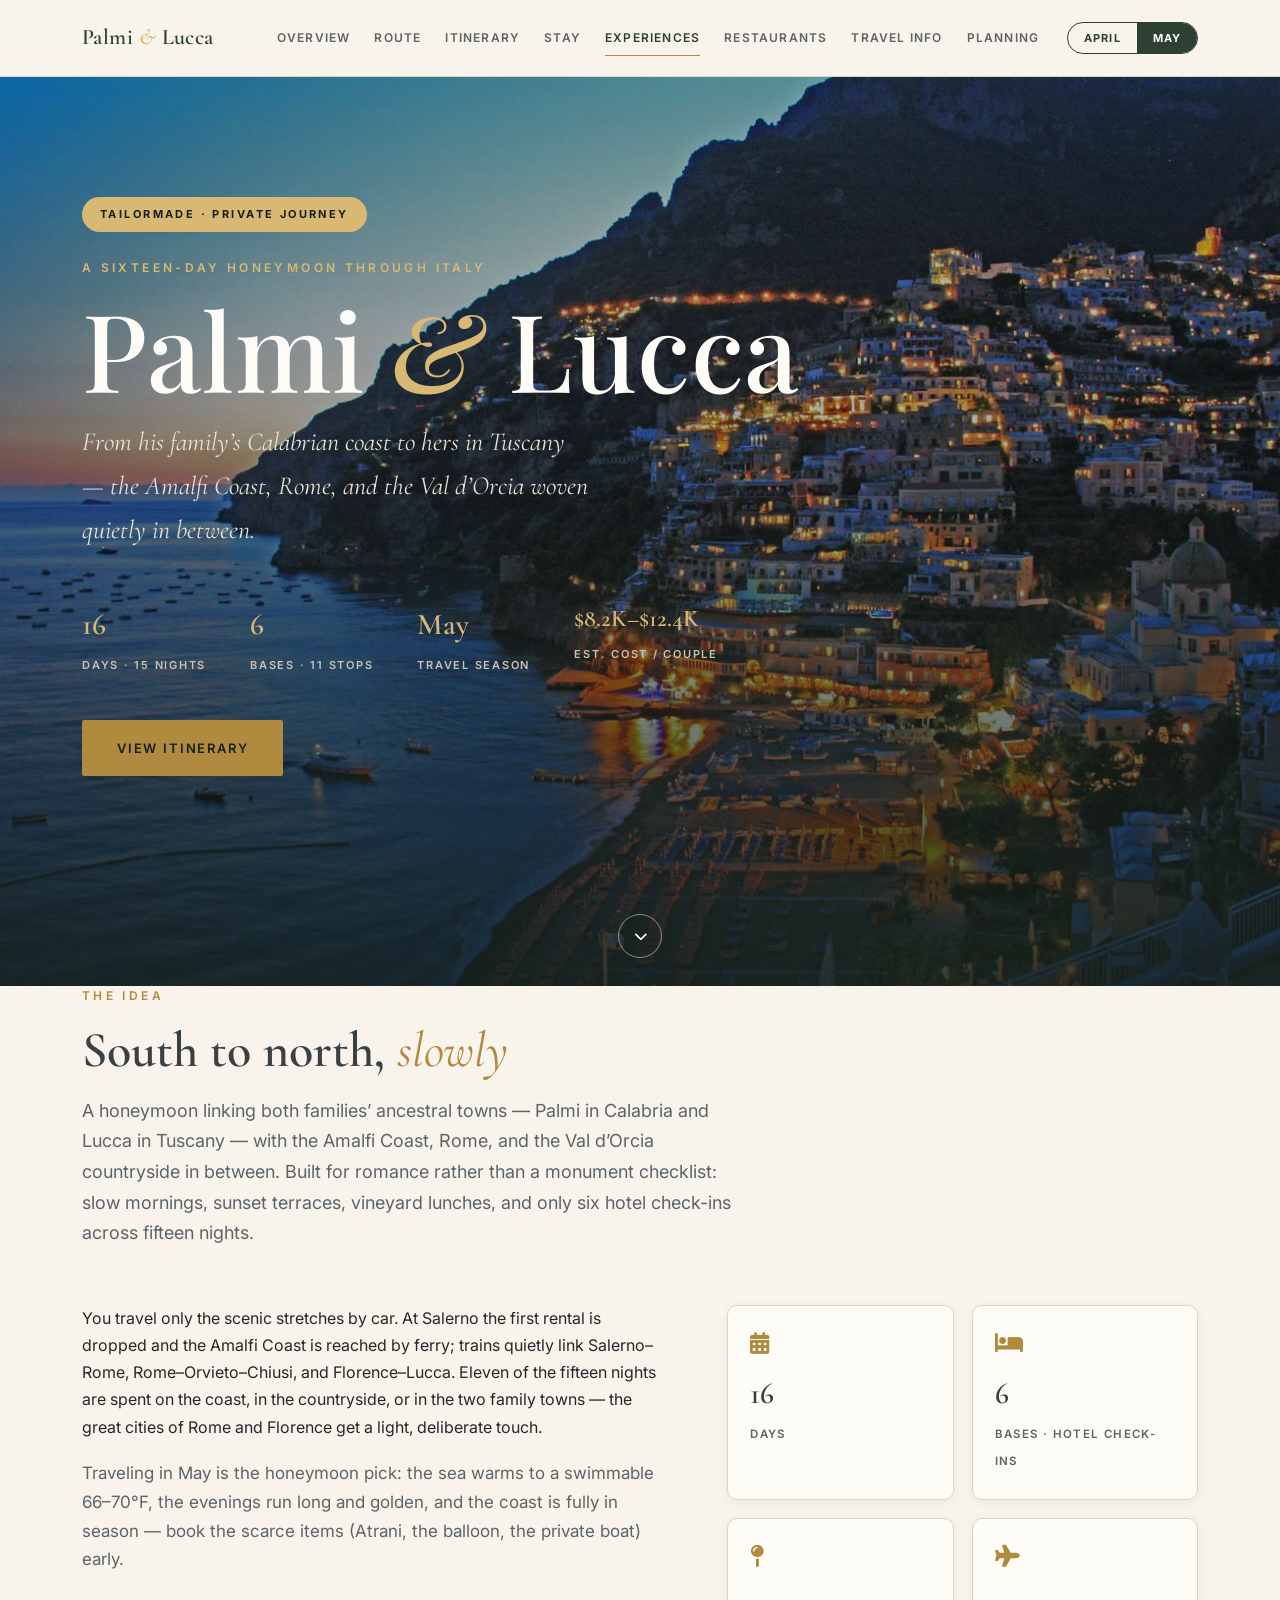
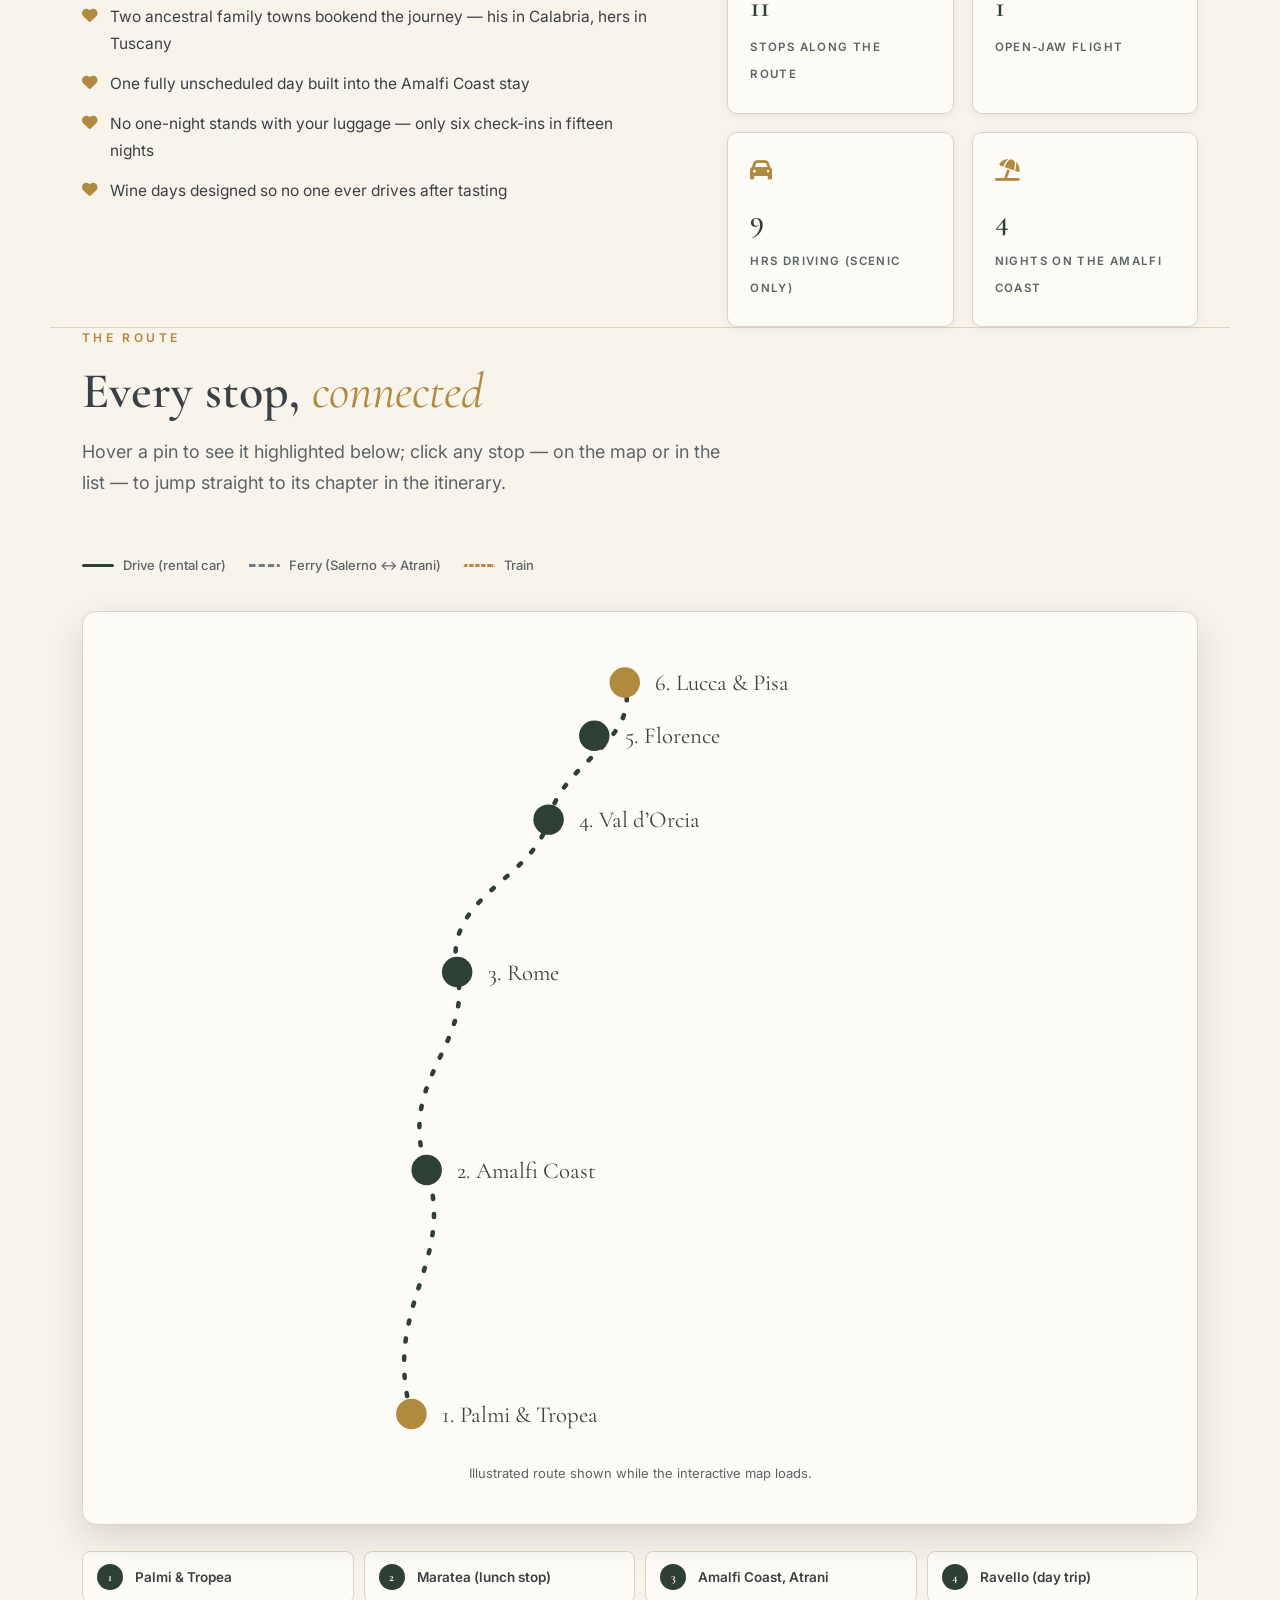
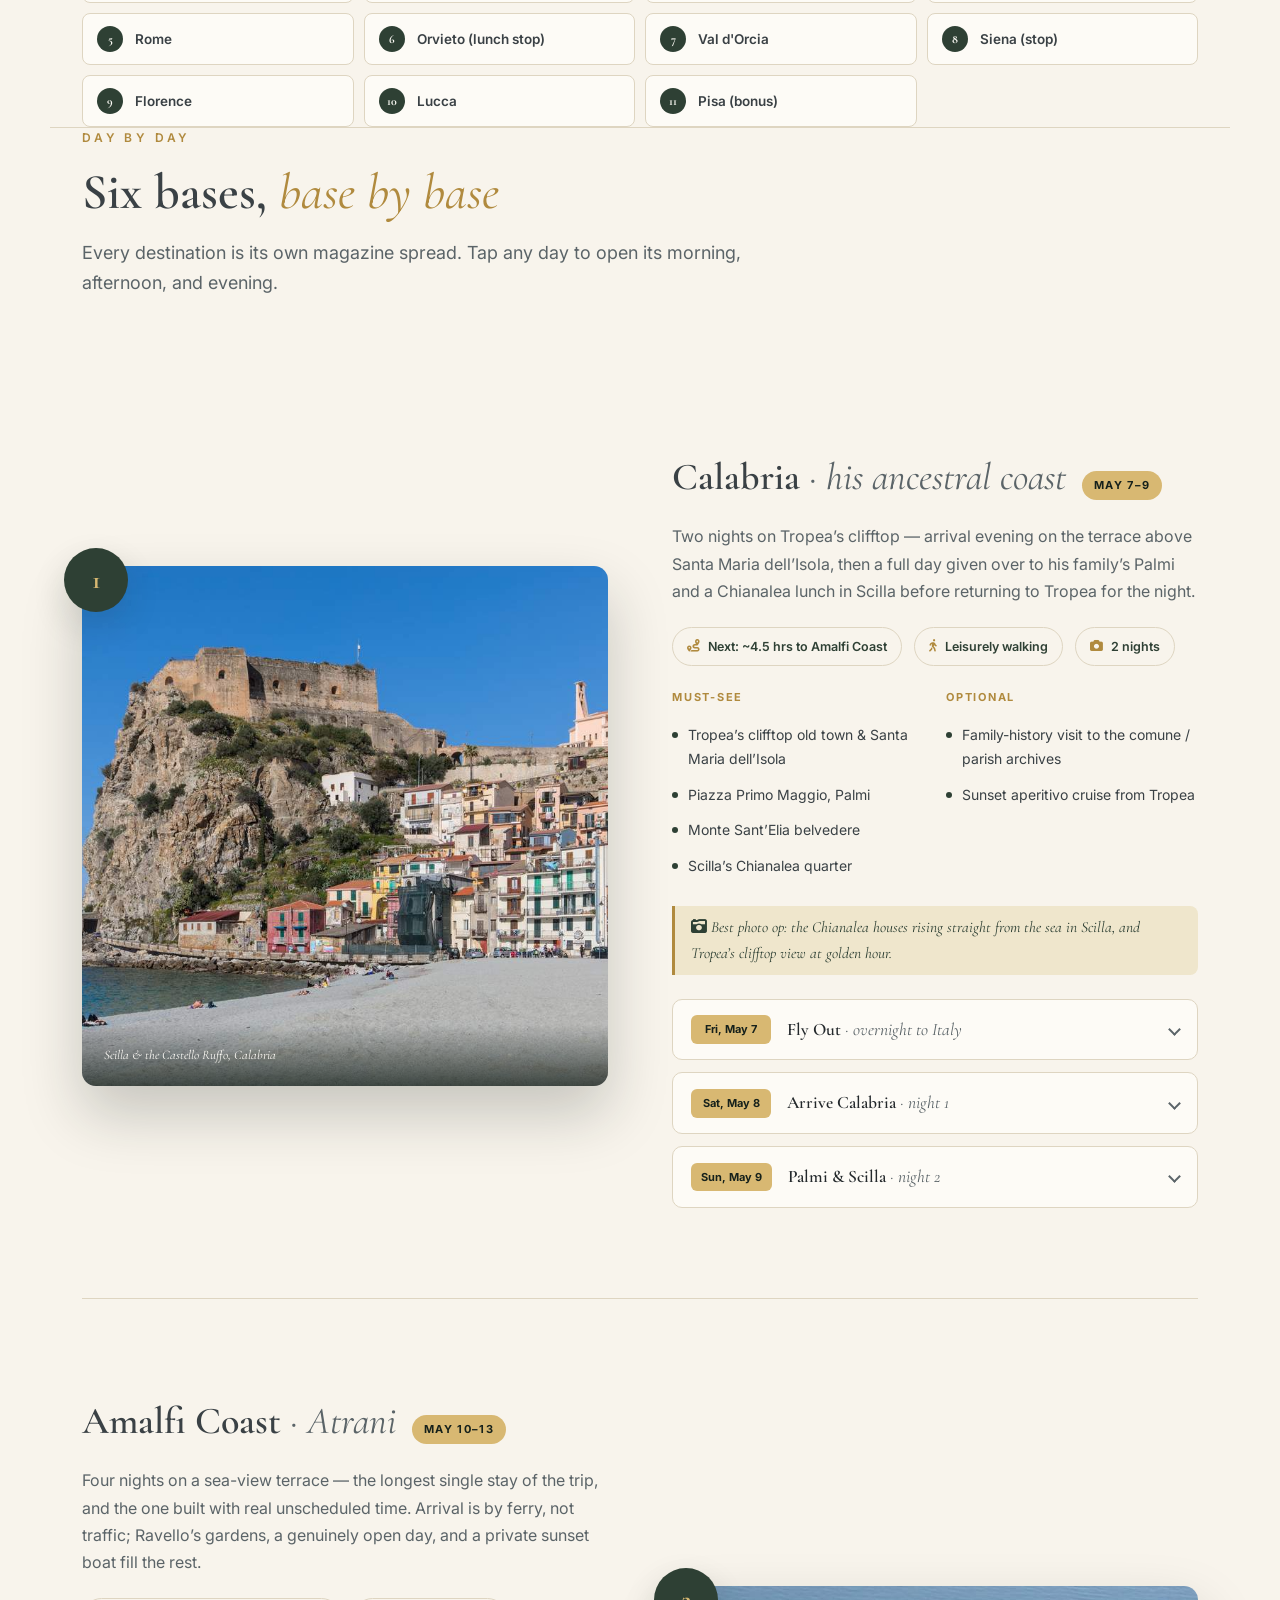
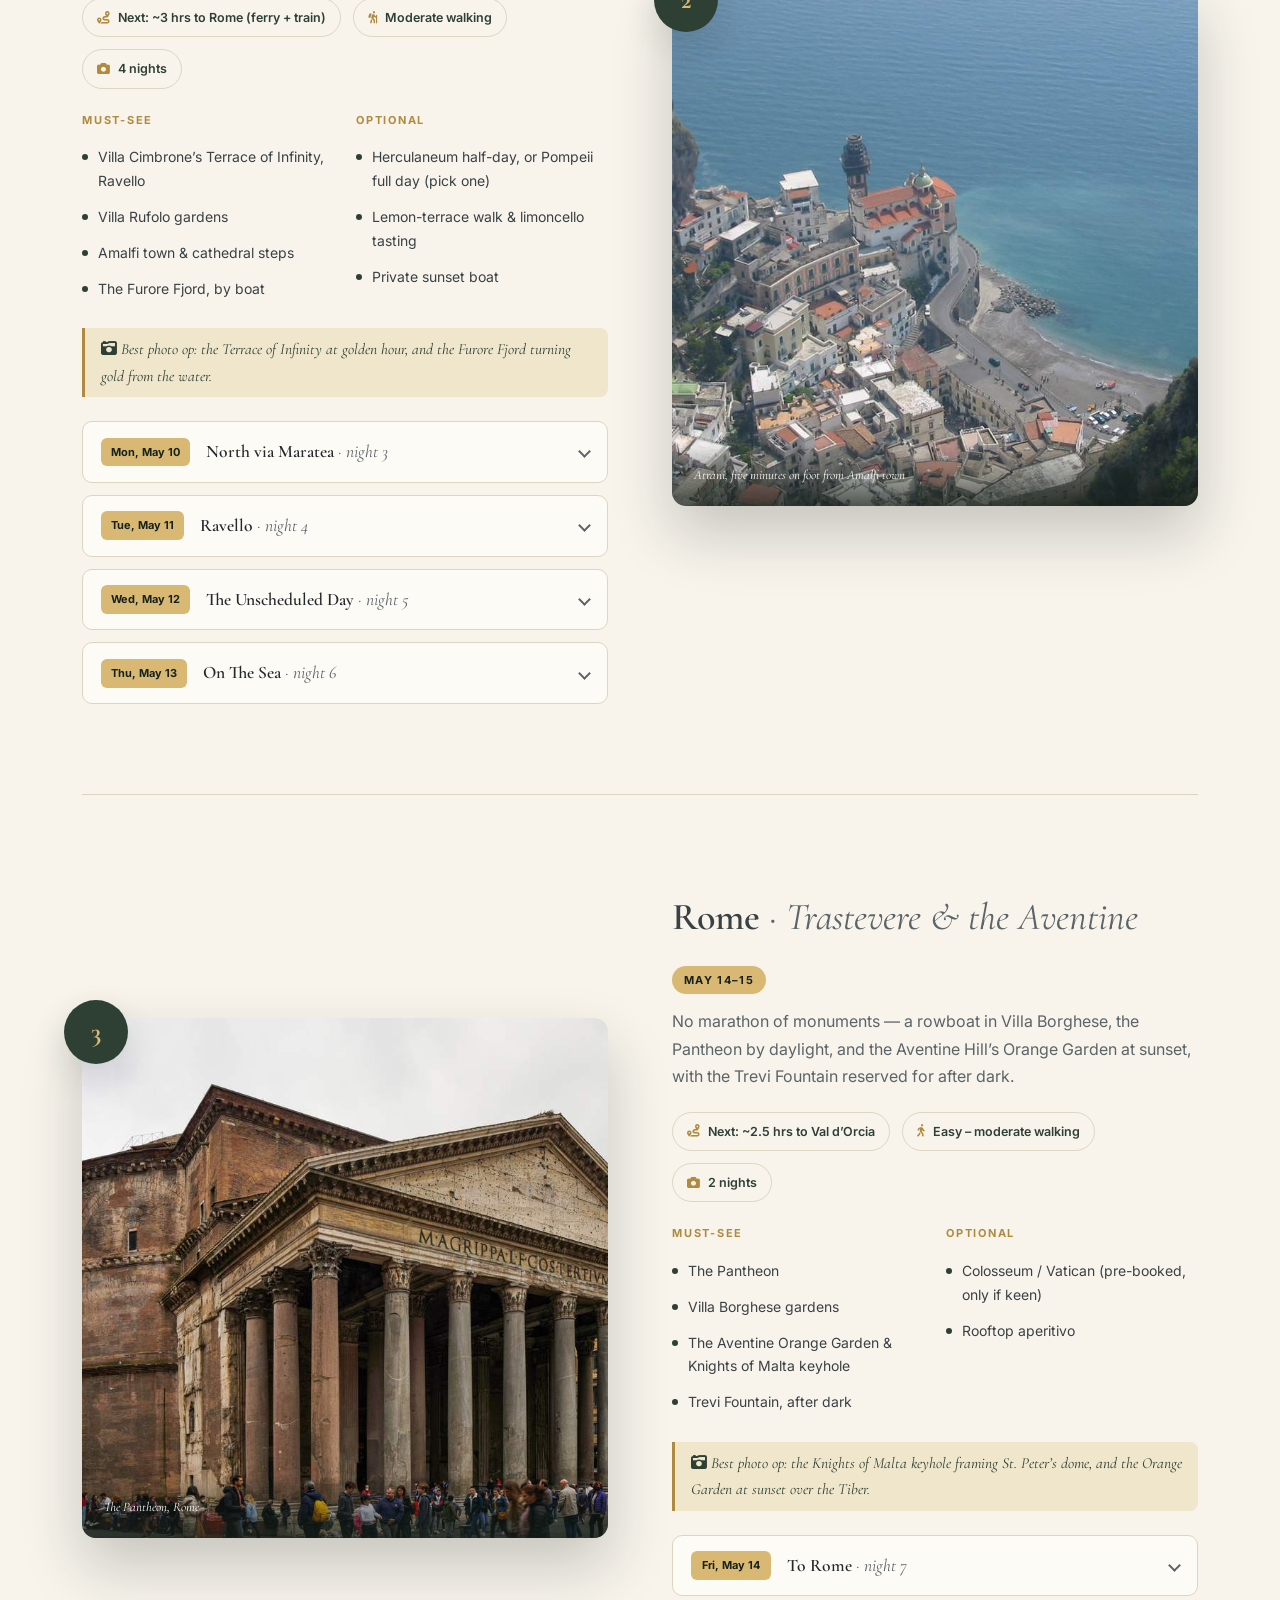
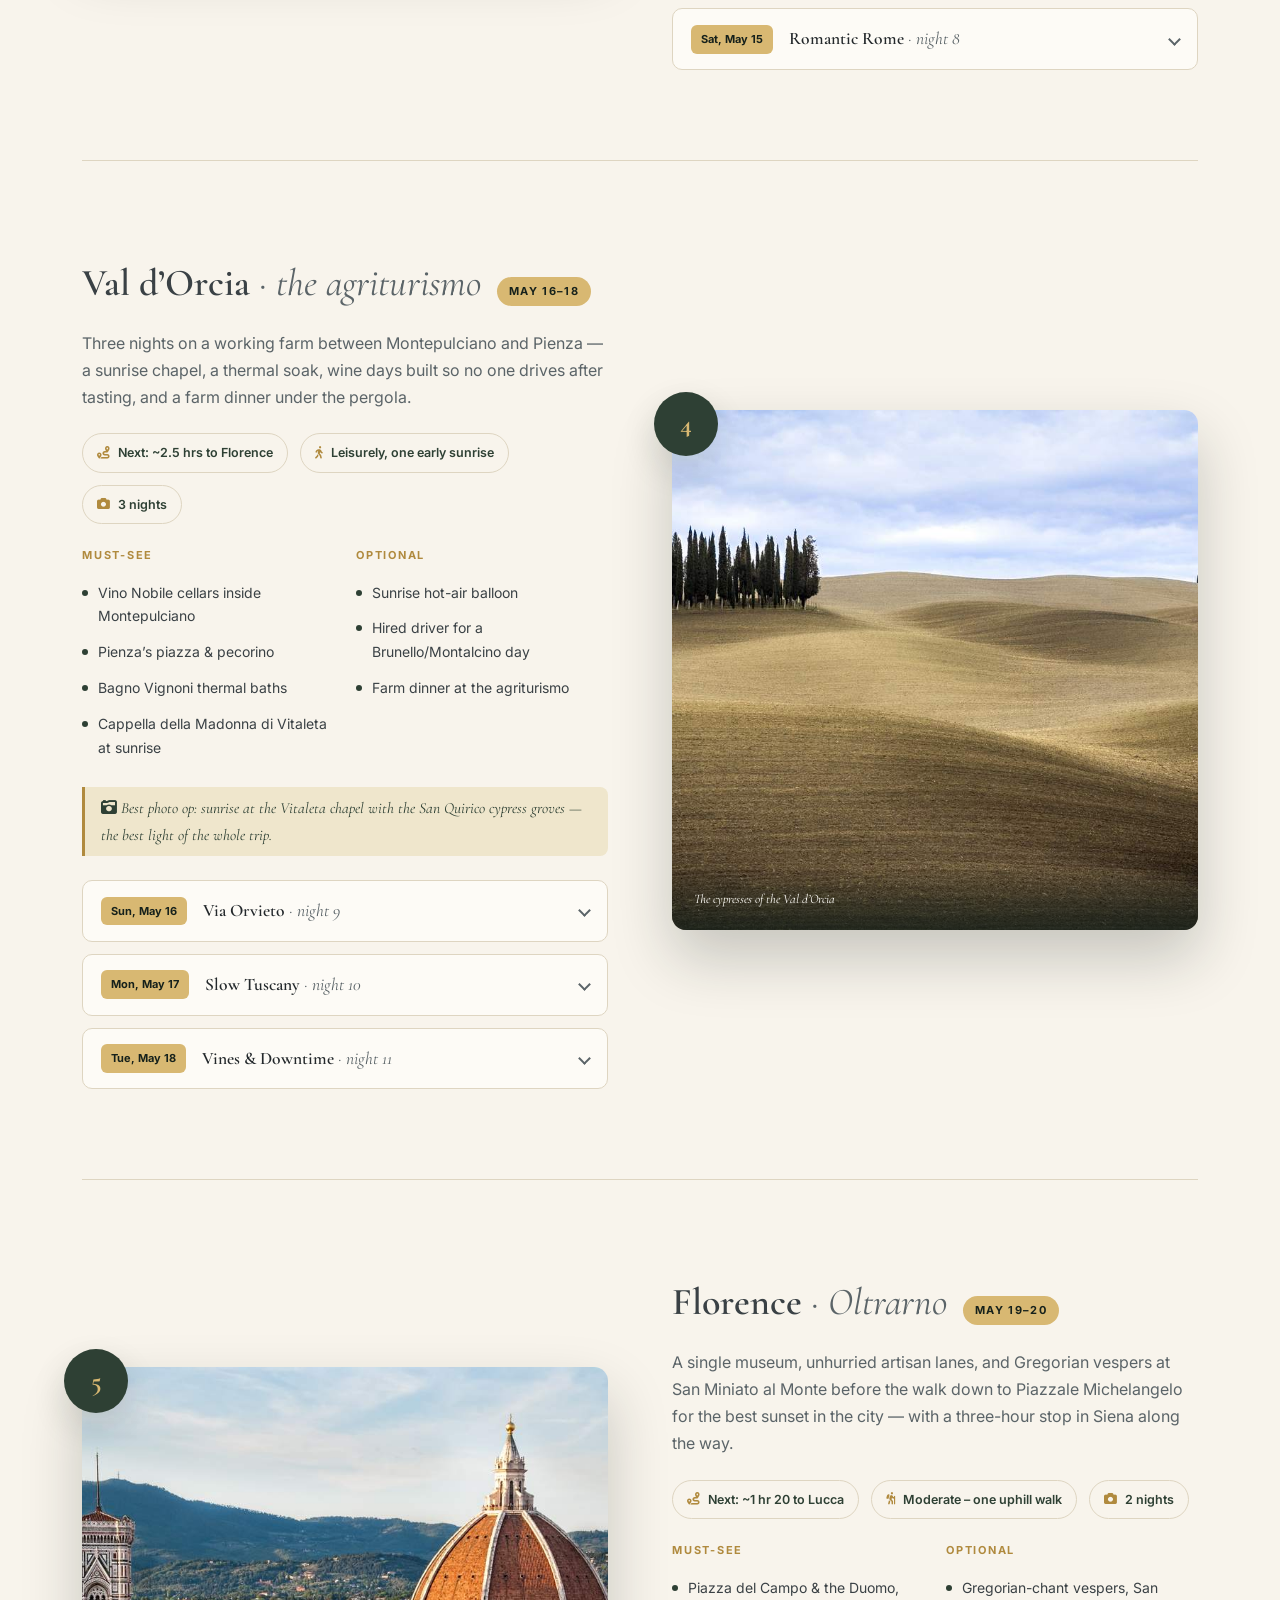
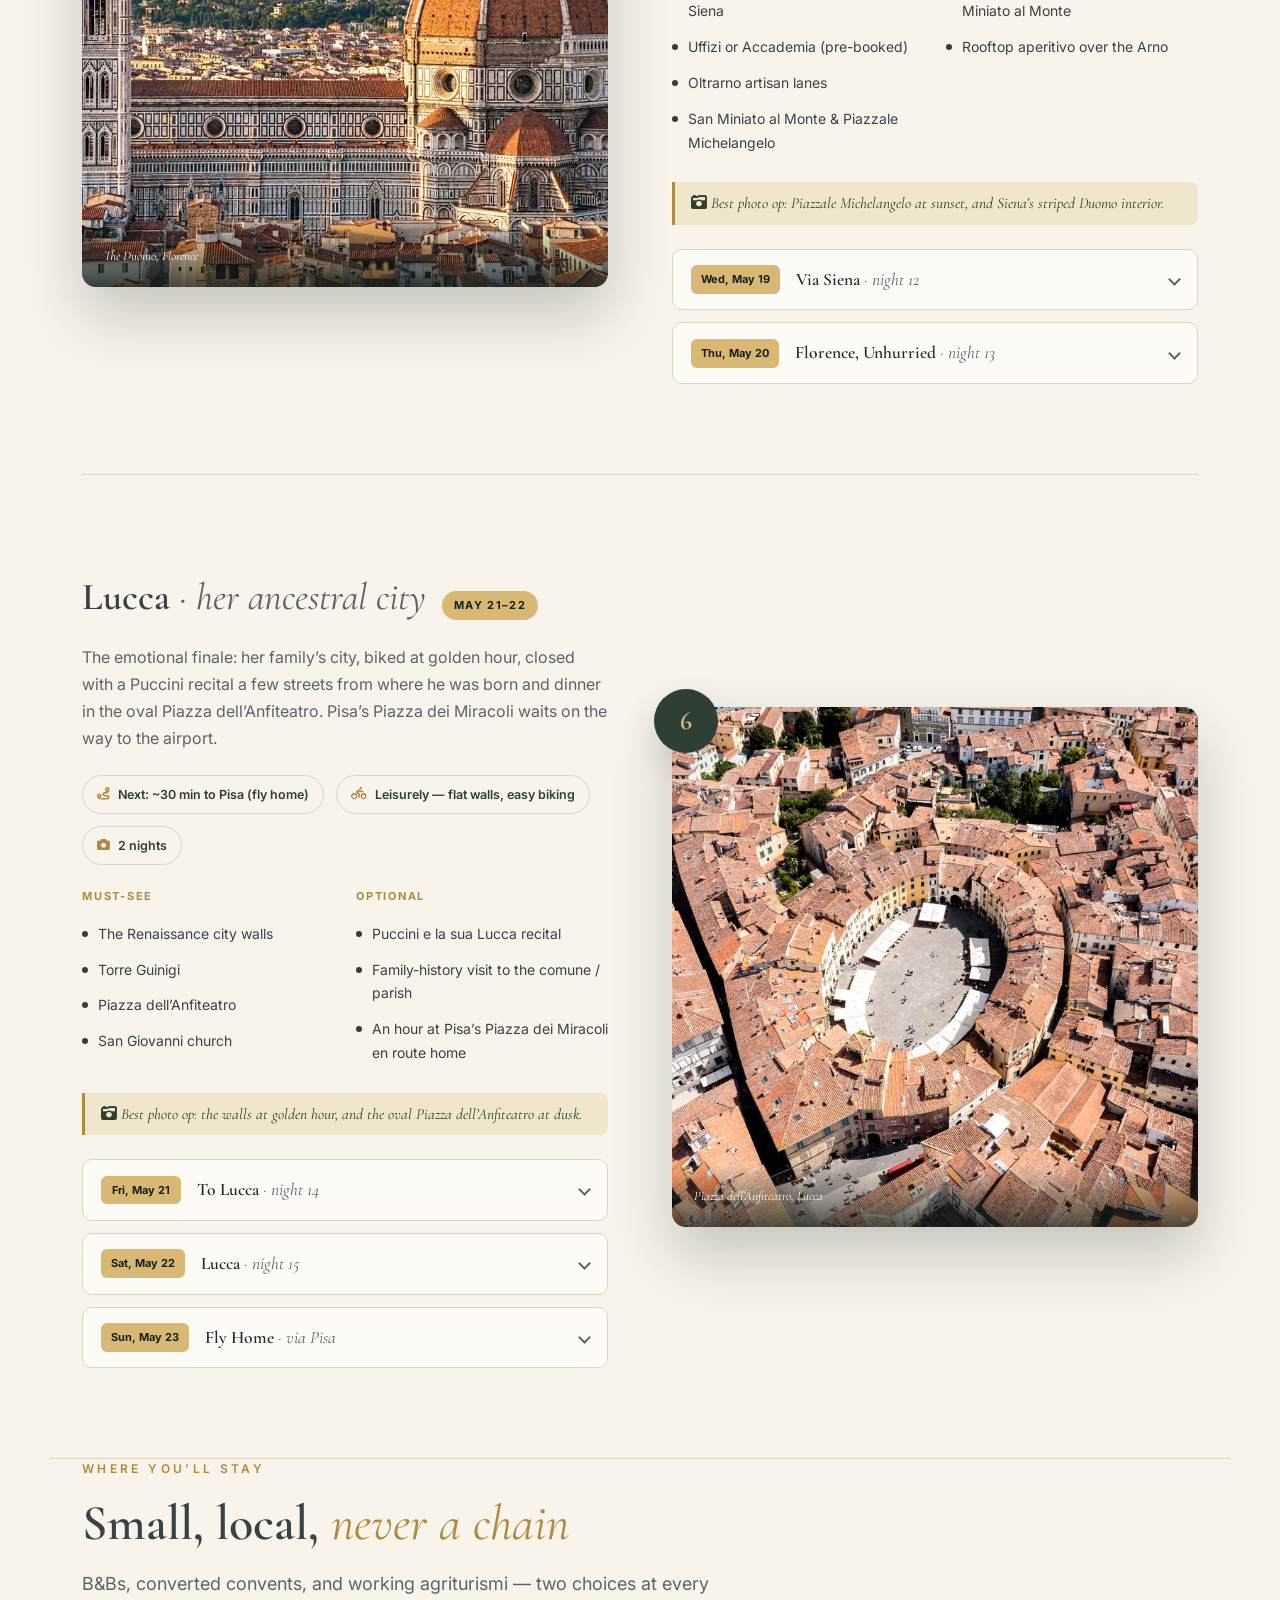
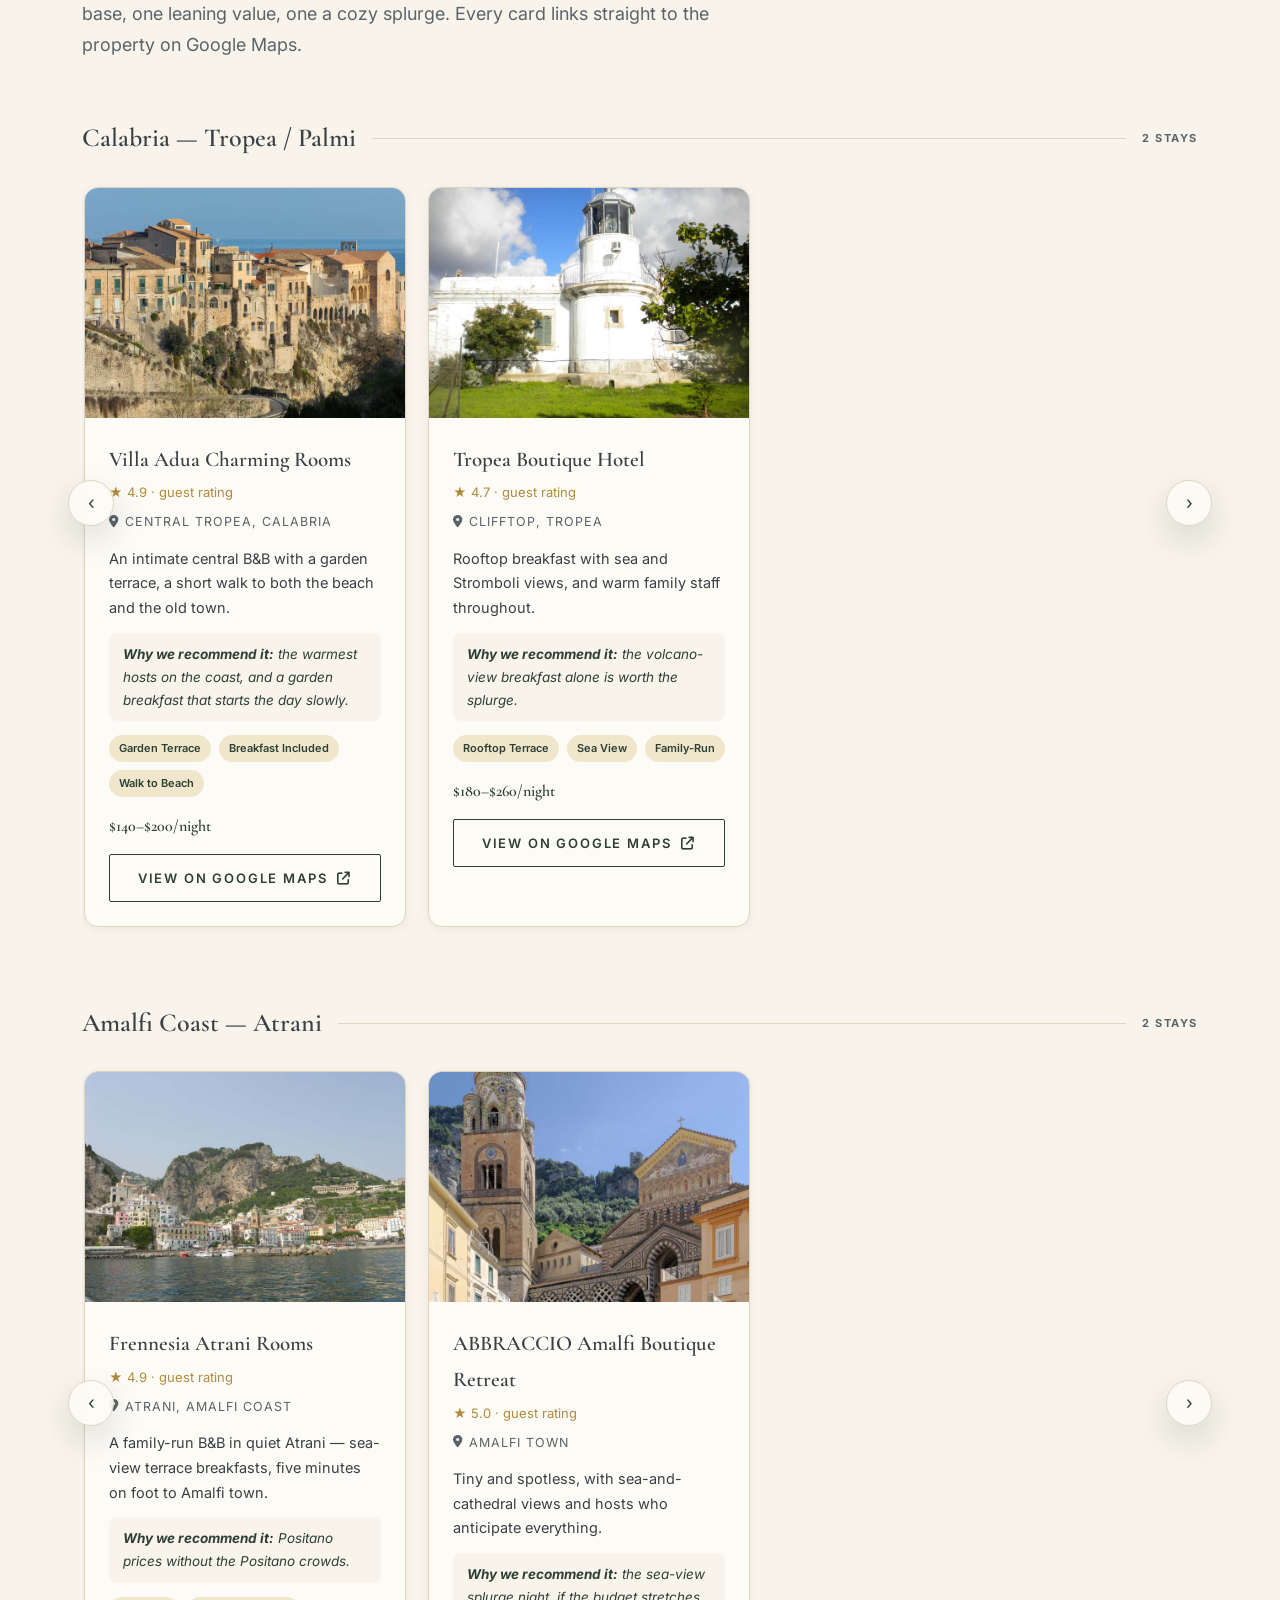
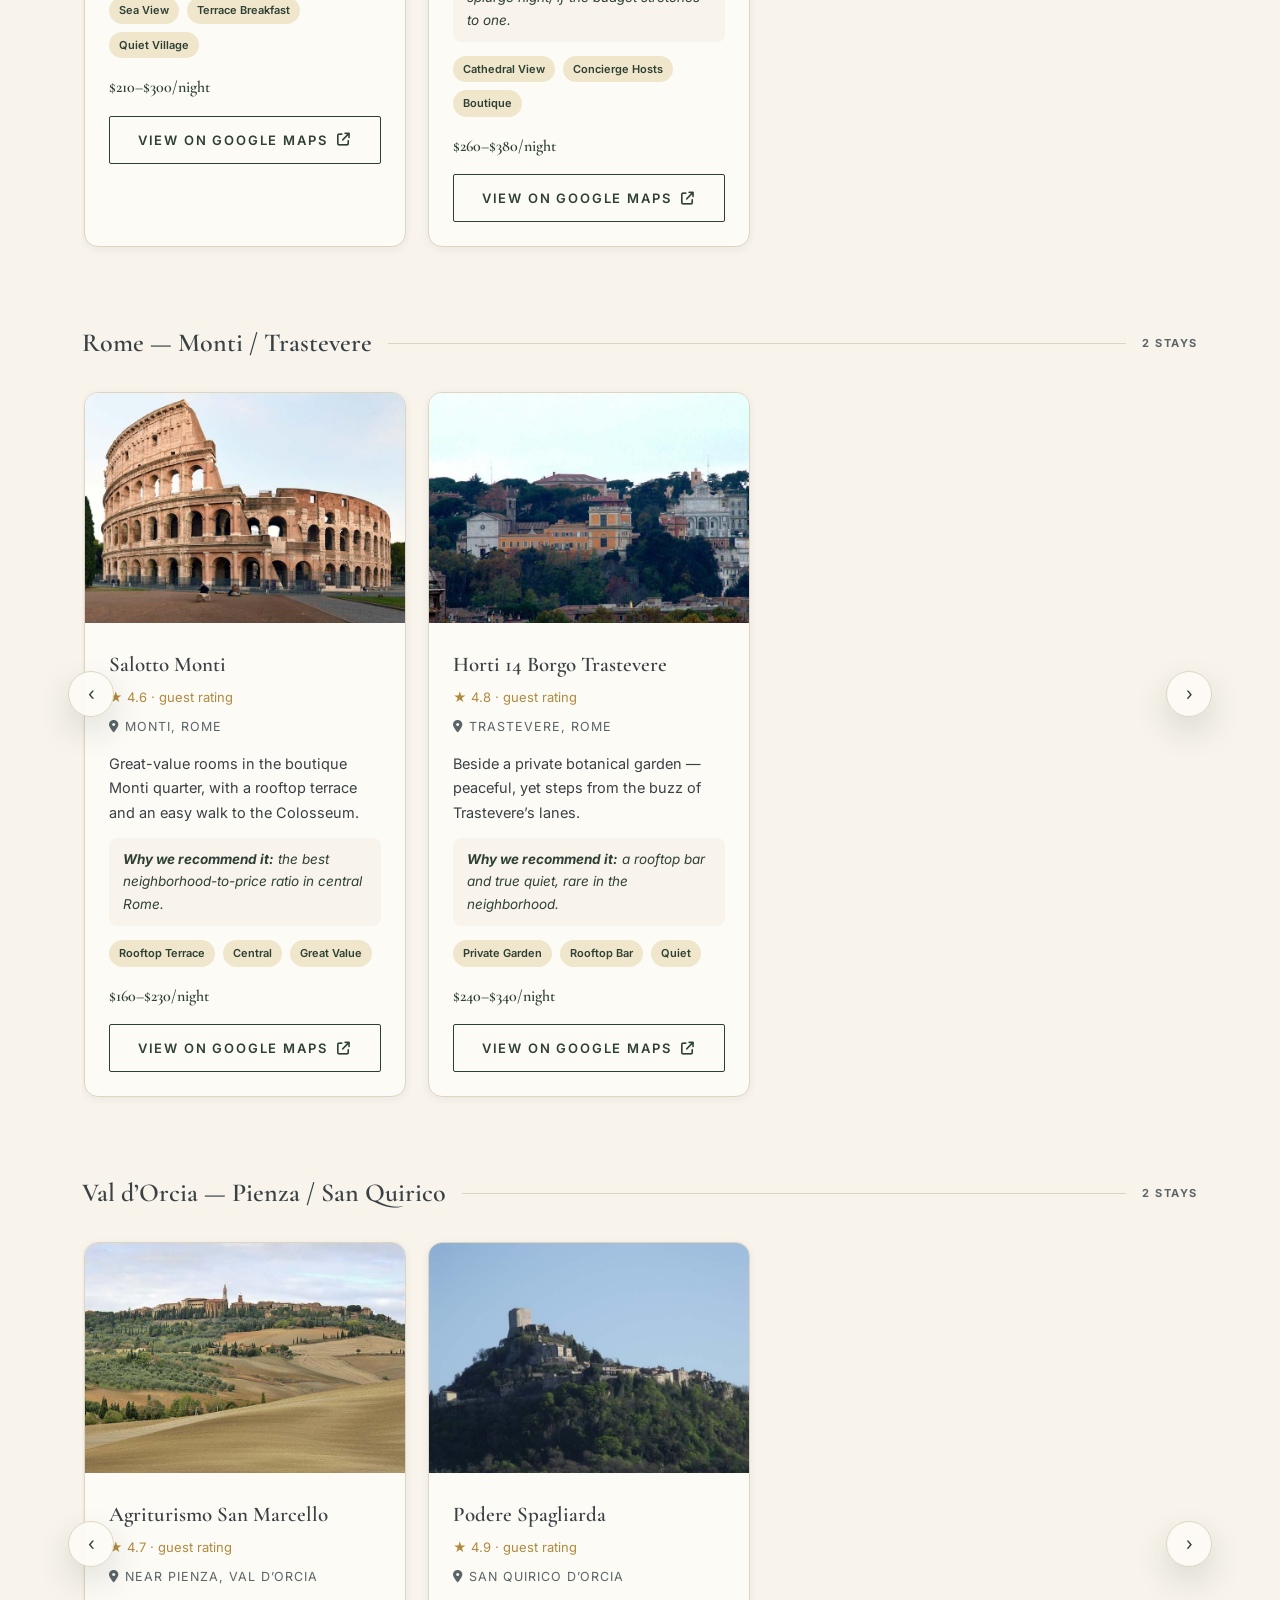
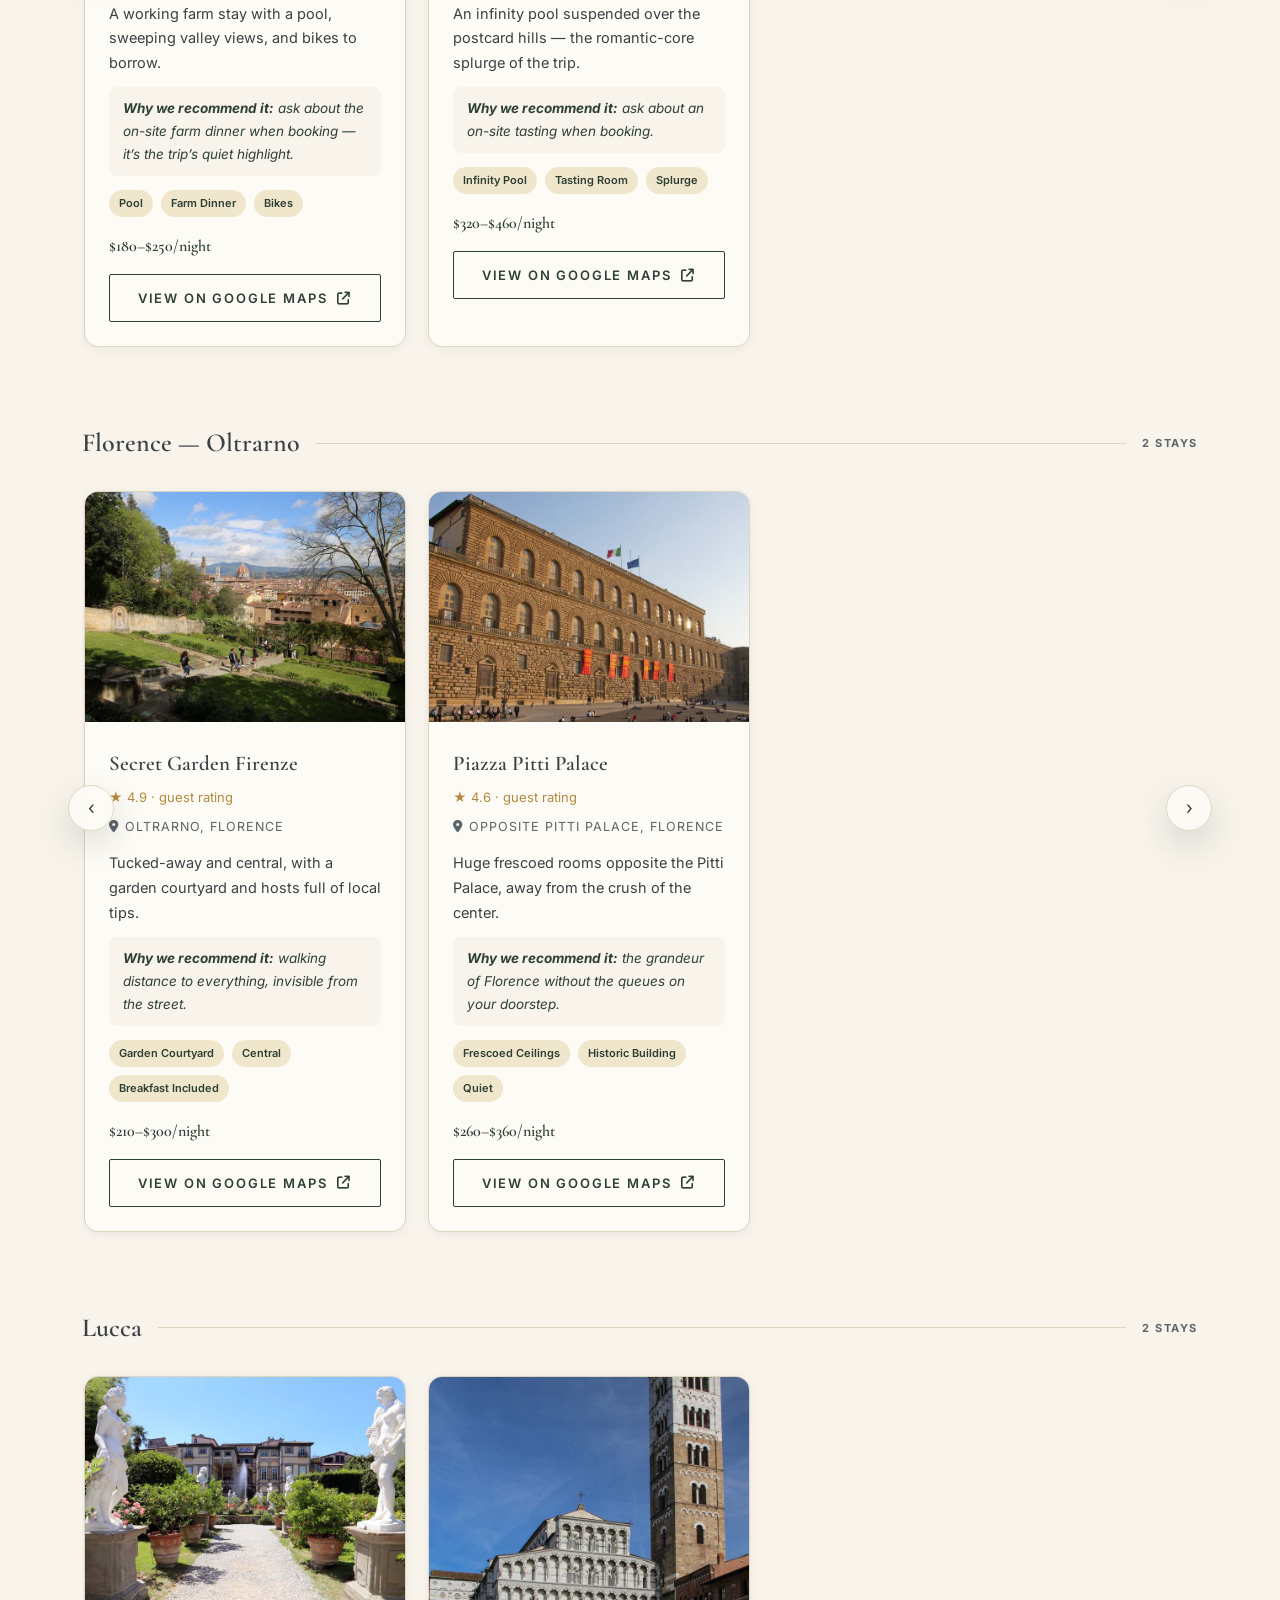
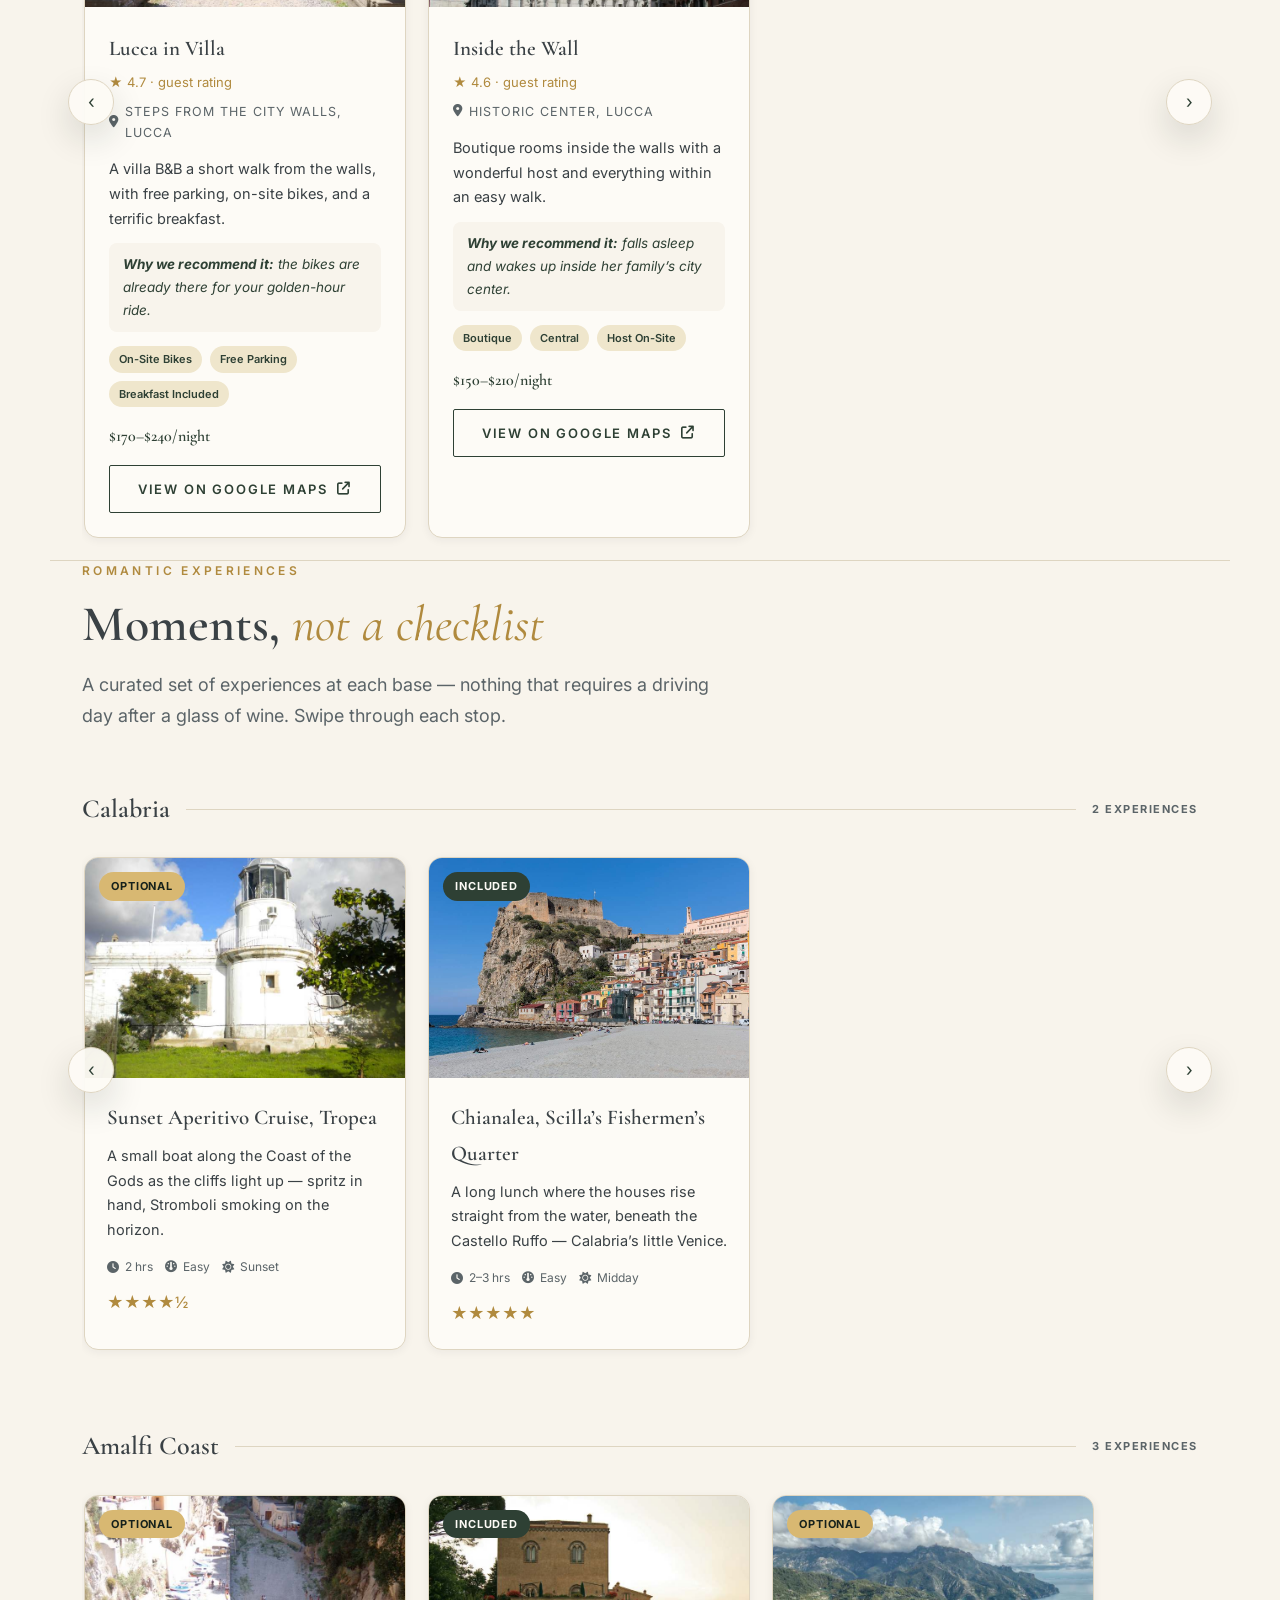
==== commit 4644bf86: "Fix Calabria itinerary: base both nights in Tropea, not Palmi Both lodging picks are in Tropea, but " ====
--- a/index.html
+++ b/index.html
@@ -171,7 +171,7 @@
         <h3>Calabria <em>&middot; his ancestral coast</em></h3>
         <span class="nights-badge sA">Apr 9&ndash;11</span><span class="nights-badge sB">May 7&ndash;9</span>
       </div>
-      <p class="base-overview">The honeymoon opens in his family&rsquo;s town: a caf&eacute;-lined piazza, a belvedere sunset, and the first aperitivo of married life &mdash; followed by a day given over to Scilla&rsquo;s fishermen&rsquo;s quarter and Tropea&rsquo;s clifftop old town.</p>
+      <p class="base-overview">Two nights on Tropea&rsquo;s clifftop &mdash; arrival evening on the terrace above Santa Maria dell&rsquo;Isola, then a full day given over to his family&rsquo;s Palmi and a Chianalea lunch in Scilla before returning to Tropea for the night.</p>
       <div class="meta-row">
         <span class="meta-chip"><i class="fa-solid fa-route" aria-hidden="true"></i> Next: ~4.5 hrs to Amalfi Coast</span>
         <span class="meta-chip"><i class="fa-solid fa-person-walking" aria-hidden="true"></i> Leisurely walking</span>
@@ -181,9 +181,9 @@
         <div>
           <h4>Must-See</h4>
           <ul>
+            <li>Tropea&rsquo;s clifftop old town &amp; Santa Maria dell&rsquo;Isola</li>
             <li>Piazza Primo Maggio, Palmi</li>
             <li>Monte Sant&rsquo;Elia belvedere</li>
-            <li>Tropea&rsquo;s clifftop old town &amp; Santa Maria dell&rsquo;Isola</li>
             <li>Scilla&rsquo;s Chianalea quarter</li>
           </ul>
         </div>
@@ -205,19 +205,19 @@
         <summary><span class="day-chip"><span class="sA">Sat, Apr 10</span><span class="sB">Sat, May 8</span></span><span class="day-title">Arrive Calabria <em>&middot; night 1</em></span><span class="caret" aria-hidden="true"></span></summary>
         <div class="day-body">
           <dl class="mae">
-            <dt>Morning</dt><dd>Land at Lamezia Terme, collect Car&nbsp;#1, drive ~1 hr to Palmi.</dd>
-            <dt>Afternoon</dt><dd>Settle in; wander the caf&eacute;-lined Piazza Primo Maggio; ask at the comune about family records.</dd>
-            <dt>Evening</dt><dd>Sunset from the Monte Sant&rsquo;Elia belvedere; the first aperitivo of married life.</dd>
-          </dl>
-        </div>
-      </details>
-      <details class="day">
-        <summary><span class="day-chip"><span class="sA">Sun, Apr 11</span><span class="sB">Sun, May 9</span></span><span class="day-title">Scilla &amp; Tropea <em>&middot; night 2</em></span><span class="caret" aria-hidden="true"></span></summary>
-        <div class="day-body">
-          <dl class="mae">
-            <dt>Morning</dt><dd>Leisurely breakfast, then a short drive to Scilla.</dd>
-            <dt>Afternoon</dt><dd>Lunch in the Chianalea fishermen&rsquo;s quarter, where the houses rise from the water; drive on to Tropea.</dd>
-            <dt>Evening</dt><dd>Tropea&rsquo;s clifftop old town, Santa Maria dell&rsquo;Isola, a long seafood sunset. <span class="sA">April: admire the turquoise from above.</span> <span class="sB">May: swim &mdash; the water is finally warm.</span></dd>
+            <dt>Morning</dt><dd>Land at Lamezia Terme, collect Car&nbsp;#1, drive ~1 hr to Tropea.</dd>
+            <dt>Afternoon</dt><dd>Settle in; wander Tropea&rsquo;s clifftop old town.</dd>
+            <dt>Evening</dt><dd>Sunset over Santa Maria dell&rsquo;Isola; the first aperitivo of married life.</dd>
+          </dl>
+        </div>
+      </details>
+      <details class="day">
+        <summary><span class="day-chip"><span class="sA">Sun, Apr 11</span><span class="sB">Sun, May 9</span></span><span class="day-title">Palmi &amp; Scilla <em>&middot; night 2</em></span><span class="caret" aria-hidden="true"></span></summary>
+        <div class="day-body">
+          <dl class="mae">
+            <dt>Morning</dt><dd>Drive ~50 min south to Palmi, his family&rsquo;s town: the caf&eacute;-lined Piazza Primo Maggio and the Monte Sant&rsquo;Elia belvedere.</dd>
+            <dt>Afternoon</dt><dd>Ask at the comune about family records; a short drive on to Scilla for lunch in the Chianalea fishermen&rsquo;s quarter, where the houses rise from the water.</dd>
+            <dt>Evening</dt><dd>Back to Tropea (~1 hr) for a long seafood sunset. <span class="sA">April: admire the turquoise from above.</span> <span class="sB">May: swim &mdash; the water is finally warm.</span></dd>
           </dl>
         </div>
       </details>
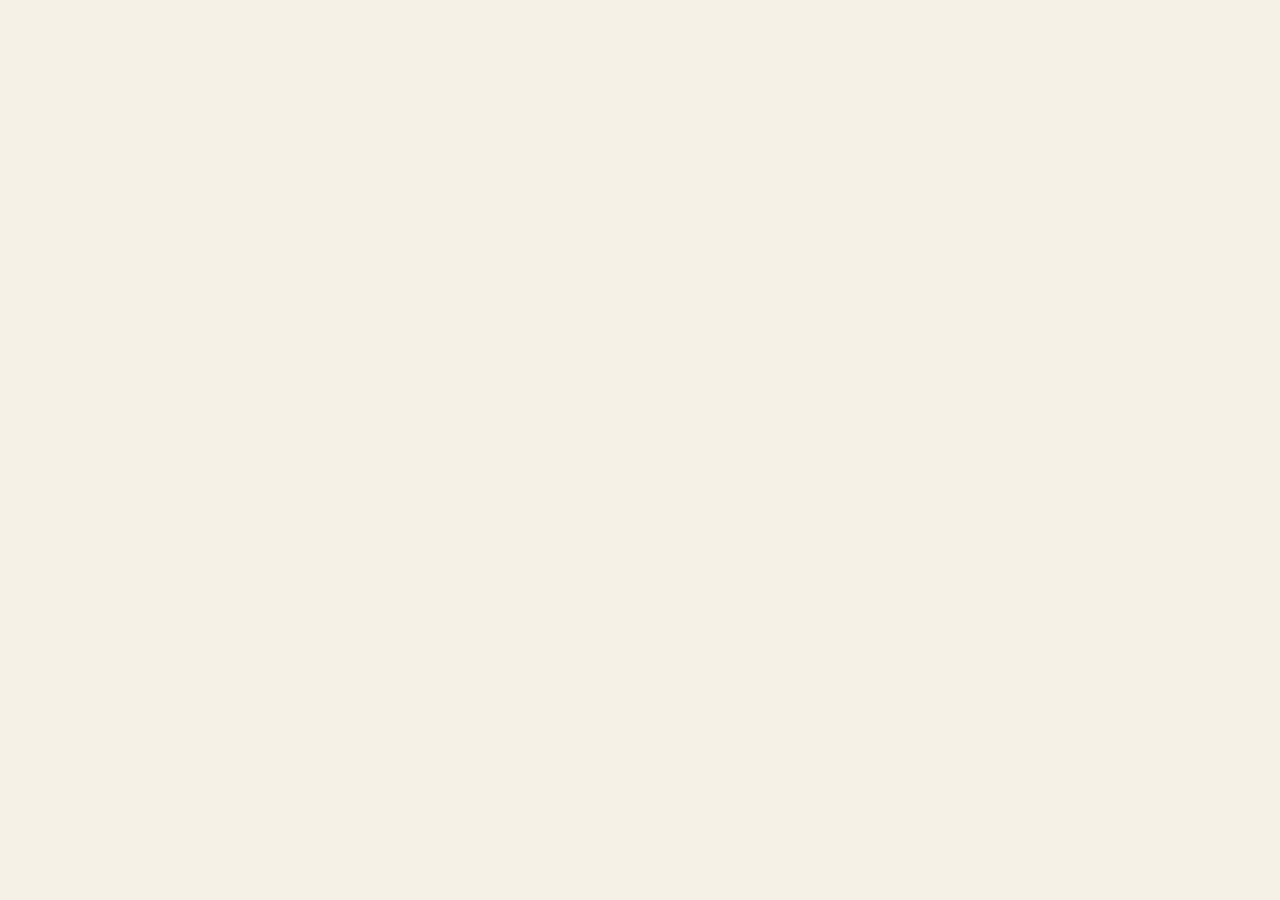
==== commit 22e1b9cb: "Claude Design refresh: restructured itinerary into .dc.html pages - index.html now redirects to the " ====
--- a/index.html
+++ b/index.html
@@ -1,1425 +1,27 @@
 <!DOCTYPE html>
-<html lang="en" data-season="b">
+<html lang="en">
 <head>
 <meta charset="UTF-8">
 <meta name="viewport" content="width=device-width, initial-scale=1.0, viewport-fit=cover">
 <title>Palmi &amp; Lucca &middot; A Tailormade Italian Honeymoon</title>
 <meta name="description" content="A sixteen-day, fifteen-night honeymoon journey from Calabria to Tuscany — the Amalfi Coast, Rome, the Val d'Orcia and Florence woven quietly in between.">
-<!-- iOS Safari chrome: tint the status bar / home-screen bookmark to the forest palette -->
 <meta name="theme-color" content="#16211B">
-<meta name="apple-mobile-web-app-capable" content="yes">
-<meta name="apple-mobile-web-app-status-bar-style" content="black-translucent">
-
-<!-- Google Fonts: Playfair Display (display), Cormorant Garamond (headings), Inter (body) -->
-<link rel="preconnect" href="https://fonts.googleapis.com">
-<link rel="preconnect" href="https://fonts.gstatic.com" crossorigin>
-<link href="https://fonts.googleapis.com/css2?family=Playfair+Display:ital,wght@0,400;0,500;0,600;1,500&family=Cormorant+Garamond:ital,wght@0,400;0,500;0,600;0,700;1,400;1,500&family=Inter:wght@300;400;500;600;700&display=swap" rel="stylesheet">
-
-<!-- Leaflet (interactive route map) -->
-<link rel="stylesheet" href="https://unpkg.com/leaflet@1.9.4/dist/leaflet.css" />
-
-<!-- Font Awesome (icons) -->
-<link rel="stylesheet" href="https://cdnjs.cloudflare.com/ajax/libs/font-awesome/6.5.1/css/all.min.css">
-
-<link rel="stylesheet" href="assets/style.css">
+<meta http-equiv="refresh" content="0; url=Palmi%20%26%20Lucca%20Itinerary.dc.html">
+<link rel="canonical" href="Palmi%20%26%20Lucca%20Itinerary.dc.html">
+<style>
+  html,body{margin:0;height:100%;background:#F6F1E7;color:#2E4034;
+    font-family:'Cormorant Garamond',Georgia,serif;-webkit-font-smoothing:antialiased}
+  .wrap{height:100%;display:flex;flex-direction:column;align-items:center;justify-content:center;gap:14px;text-align:center;padding:24px}
+  .brand{font-size:28px;font-weight:600;letter-spacing:.04em}
+  .brand em{font-style:italic}
+  a{color:#B08A3E;font-family:Inter,system-ui,sans-serif;font-size:13px;letter-spacing:.14em;text-transform:uppercase;text-decoration:none}
+</style>
 </head>
 <body>
-<a class="skip-link" href="#main">Skip to itinerary content</a>
-<div id="scroll-progress" aria-hidden="true"></div>
-
-<!-- ============ STICKY NAVIGATION ============ -->
-<header class="site-nav">
-  <div class="nav-inner">
-    <a class="brand" href="#top">Palmi <span class="amp">&amp;</span> Lucca</a>
-    <nav class="nav-links" aria-label="Section navigation">
-      <a href="#overview" data-target="#overview">Overview</a>
-      <a href="#route" data-target="#route">Route</a>
-      <a href="#itinerary" data-target="#itinerary">Itinerary</a>
-      <a href="#stay" data-target="#stay">Stay</a>
-      <a href="#experiences" data-target="#experiences">Experiences</a>
-      <a href="#restaurants" data-target="#restaurants">Restaurants</a>
-      <a href="#travel-info" data-target="#travel-info">Travel Info</a>
-      <a href="planning.html">Planning</a>
-    </nav>
-    <div class="nav-actions">
-      <div class="season-toggle" role="group" aria-label="Choose your travel season">
-        <button type="button" id="btnA" aria-pressed="false">April</button>
-        <button type="button" id="btnB" aria-pressed="true">May</button>
-      </div>
-      <button class="hamburger" id="hamburger" aria-expanded="false" aria-controls="mobile-nav" aria-label="Open menu">
-        <span></span><span></span><span></span>
-      </button>
-    </div>
+  <div class="wrap">
+    <div class="brand">Palmi <em>&amp;</em> Lucca</div>
+    <a href="Palmi%20%26%20Lucca%20Itinerary.dc.html">Enter the itinerary &rarr;</a>
   </div>
-  <nav class="mobile-nav" id="mobile-nav" aria-label="Mobile section navigation">
-    <a href="#overview">Overview</a>
-    <a href="#route">Route</a>
-    <a href="#itinerary">Itinerary</a>
-    <a href="#stay">Where You&rsquo;ll Stay</a>
-    <a href="#experiences">Experiences</a>
-    <a href="#restaurants">Restaurants</a>
-    <a href="#travel-info">Travel Info</a>
-    <a href="planning.html">Planning</a>
-  </nav>
-</header>
-
-<!-- ============ HERO ============ -->
-<section class="hero" id="top">
-  <div class="hero-bg" id="hero-bg" style="background-image:url('assets/img/01-hero-amalfi-coast.jpg')"></div>
-  <div class="hero-overlay"></div>
-  <div class="hero-content">
-    <span class="badge">Tailormade &middot; Private Journey</span>
-    <p class="eyebrow">A Sixteen-Day Honeymoon Through Italy</p>
-    <h1 class="hero-title">Palmi <span class="amp">&amp;</span> Lucca</h1>
-    <p class="hero-sub">From his family&rsquo;s Calabrian coast to hers in Tuscany &mdash; the Amalfi Coast, Rome, and the Val d&rsquo;Orcia woven quietly in between.</p>
-    <div class="hero-stats">
-      <div class="hstat"><span class="hn">16</span><span class="hl">Days &middot; 15 Nights</span></div>
-      <div class="hstat"><span class="hn">6</span><span class="hl">Bases &middot; 11 Stops</span></div>
-      <div class="hstat"><span class="hn sA">April</span><span class="hn sB">May</span><span class="hl">Travel Season</span></div>
-      <div class="hstat"><span class="hn hn-cost">$8.2K&ndash;$12.4K</span><span class="hl">Est. Cost / Couple</span></div>
-    </div>
-    <a class="btn btn-gold" href="#itinerary">View Itinerary</a>
-  </div>
-  <button class="scroll-cue" onclick="scrollToSection('#overview')" aria-label="Scroll to trip overview"><i class="fa-solid fa-chevron-down" aria-hidden="true"></i></button>
-</section>
-
-<main id="main">
-
-<!-- ============ OVERVIEW ============ -->
-<section id="overview" class="wrap">
-  <div class="section-head reveal">
-    <span class="eyebrow">The Idea</span>
-    <h2>South to north, <em>slowly</em></h2>
-    <p>A honeymoon linking both families&rsquo; ancestral towns &mdash; Palmi in Calabria and Lucca in Tuscany &mdash; with the Amalfi Coast, Rome, and the Val d&rsquo;Orcia countryside in between. Built for romance rather than a monument checklist: slow mornings, sunset terraces, vineyard lunches, and only six hotel check-ins across fifteen nights.</p>
-  </div>
-  <div class="overview-grid">
-    <div class="lead reveal">
-      <p>You travel only the scenic stretches by car. At Salerno the first rental is dropped and the Amalfi Coast is reached by ferry; trains quietly link Salerno&ndash;Rome, Rome&ndash;Orvieto&ndash;Chiusi, and Florence&ndash;Lucca. Eleven of the fifteen nights are spent on the coast, in the countryside, or in the two family towns &mdash; the great cities of Rome and Florence get a light, deliberate touch.</p>
-      <p class="sA">Traveling in April brings the greenest countryside, wildflowers and wisteria, and the lightest crowds and prices &mdash; though the sea remains too cold to swim. Confirm coastal hotels, the Salerno&ndash;Amalfi ferries, and the boat operators have opened for the season.</p>
-      <p class="sB">Traveling in May is the honeymoon pick: the sea warms to a swimmable 66&ndash;70&deg;F, the evenings run long and golden, and the coast is fully in season &mdash; book the scarce items (Atrani, the balloon, the private boat) early.</p>
-      <ul class="highlights">
-        <li><i class="fa-solid fa-heart" aria-hidden="true"></i> Two ancestral family towns bookend the journey &mdash; his in Calabria, hers in Tuscany</li>
-        <li><i class="fa-solid fa-heart" aria-hidden="true"></i> One fully unscheduled day built into the Amalfi Coast stay</li>
-        <li><i class="fa-solid fa-heart" aria-hidden="true"></i> No one-night stands with your luggage &mdash; only six check-ins in fifteen nights</li>
-        <li><i class="fa-solid fa-heart" aria-hidden="true"></i> Wine days designed so no one ever drives after tasting</li>
-      </ul>
-    </div>
-    <div class="stat-cards">
-      <div class="stat-card reveal reveal-delay-1"><i class="fa-solid fa-calendar-days" aria-hidden="true"></i><span class="stat-num" data-count="16">0</span><span class="stat-label">Days</span></div>
-      <div class="stat-card reveal reveal-delay-1"><i class="fa-solid fa-bed" aria-hidden="true"></i><span class="stat-num" data-count="6">0</span><span class="stat-label">Bases &middot; Hotel Check-Ins</span></div>
-      <div class="stat-card reveal reveal-delay-2"><i class="fa-solid fa-map-pin" aria-hidden="true"></i><span class="stat-num" data-count="11">0</span><span class="stat-label">Stops Along the Route</span></div>
-      <div class="stat-card reveal reveal-delay-2"><i class="fa-solid fa-plane" aria-hidden="true"></i><span class="stat-num" data-count="1">0</span><span class="stat-label">Open-Jaw Flight</span></div>
-      <div class="stat-card reveal reveal-delay-3"><i class="fa-solid fa-car" aria-hidden="true"></i><span class="stat-num" data-count="9">0</span><span class="stat-label">Hrs Driving (Scenic Only)</span></div>
-      <div class="stat-card reveal reveal-delay-3"><i class="fa-solid fa-umbrella-beach" aria-hidden="true"></i><span class="stat-num" data-count="4">0</span><span class="stat-label">Nights on the Amalfi Coast</span></div>
-    </div>
-  </div>
-</section>
-
-<!-- ============ ROUTE MAP ============ -->
-<section id="route" class="wrap">
-  <div class="section-head reveal">
-    <span class="eyebrow">The Route</span>
-    <h2>Every stop, <em>connected</em></h2>
-    <p>Hover a pin to see it highlighted below; click any stop &mdash; on the map or in the list &mdash; to jump straight to its chapter in the itinerary.</p>
-  </div>
-  <div class="route-legend reveal" aria-label="How you travel between stops">
-    <span><span class="leg-line"></span> Drive (rental car)</span>
-    <span><span class="leg-line ferry"></span> Ferry (Salerno &harr; Atrani)</span>
-    <span><span class="leg-line train"></span> Train</span>
-  </div>
-  <div class="map-wrap reveal">
-    <div id="route-map" role="img" aria-label="Interactive map of the honeymoon route from Calabria to Tuscany"></div>
-    <div class="map-fallback" id="map-fallback" hidden>
-      <svg viewBox="0 0 420 520" xmlns="http://www.w3.org/2000/svg" role="img" aria-labelledby="fallback-title">
-        <title id="fallback-title">Illustrated route from Calabria to Tuscany</title>
-        <path d="M60,500 C40,430 90,400 70,340 C50,280 100,260 90,210 C80,160 140,150 150,110 C160,70 210,60 200,20"
-          fill="none" stroke="#2E4034" stroke-width="3" stroke-dasharray="2 10" stroke-linecap="round"/>
-        <g font-family="Cormorant Garamond, serif" font-size="15" fill="#3A4145">
-          <circle cx="60" cy="500" r="10" fill="#B08A3E"/><text x="80" y="505">1. Palmi &amp; Tropea</text>
-          <circle cx="70" cy="340" r="10" fill="#2E4034"/><text x="90" y="345">2. Amalfi Coast</text>
-          <circle cx="90" cy="210" r="10" fill="#2E4034"/><text x="110" y="215">3. Rome</text>
-          <circle cx="150" cy="110" r="10" fill="#2E4034"/><text x="170" y="115">4. Val d&rsquo;Orcia</text>
-          <circle cx="180" cy="55" r="10" fill="#2E4034"/><text x="200" y="60">5. Florence</text>
-          <circle cx="200" cy="20" r="10" fill="#B08A3E"/><text x="220" y="25">6. Lucca &amp; Pisa</text>
-        </g>
-      </svg>
-      <p style="font-size:13px;color:var(--ink-soft);margin-top:10px">Illustrated route shown while the interactive map loads.</p>
-    </div>
-  </div>
-  <ul class="route-list" id="route-list" aria-label="Route stops, in travel order"></ul>
-</section>
-
-<!-- ============ ITINERARY ============ -->
-<section id="itinerary" class="wrap">
-  <div class="section-head reveal">
-    <span class="eyebrow">Day By Day</span>
-    <h2>Six bases, <em>base by base</em></h2>
-    <p>Every destination is its own magazine spread. Tap any day to open its morning, afternoon, and evening.</p>
-  </div>
-
-  <!-- BASE 1 : CALABRIA -->
-  <article class="base-spread left" id="base-calabria">
-    <div class="figure-col reveal">
-      <span class="base-index">1</span>
-      <figure data-lightbox="true" data-caption="Scilla and the Castello Ruffo, Calabria">
-        <img loading="lazy" src="assets/img/02-scilla-and-the-castello-ruffo.jpg" alt="Scilla and the Castello Ruffo rising over the beach, Calabria">
-        <figcaption>Scilla &amp; the Castello Ruffo, Calabria</figcaption>
-      </figure>
-    </div>
-    <div class="text-col reveal">
-      <div class="base-head">
-        <h3>Calabria <em>&middot; his ancestral coast</em></h3>
-        <span class="nights-badge sA">Apr 9&ndash;11</span><span class="nights-badge sB">May 7&ndash;9</span>
-      </div>
-      <p class="base-overview">Two nights on Tropea&rsquo;s clifftop &mdash; arrival evening on the terrace above Santa Maria dell&rsquo;Isola, then a full day given over to his family&rsquo;s Palmi and a Chianalea lunch in Scilla before returning to Tropea for the night.</p>
-      <div class="meta-row">
-        <span class="meta-chip"><i class="fa-solid fa-route" aria-hidden="true"></i> Next: ~4.5 hrs to Amalfi Coast</span>
-        <span class="meta-chip"><i class="fa-solid fa-person-walking" aria-hidden="true"></i> Leisurely walking</span>
-        <span class="meta-chip"><i class="fa-solid fa-camera" aria-hidden="true"></i> 2 nights</span>
-      </div>
-      <div class="base-lists">
-        <div>
-          <h4>Must-See</h4>
-          <ul>
-            <li>Tropea&rsquo;s clifftop old town &amp; Santa Maria dell&rsquo;Isola</li>
-            <li>Piazza Primo Maggio, Palmi</li>
-            <li>Monte Sant&rsquo;Elia belvedere</li>
-            <li>Scilla&rsquo;s Chianalea quarter</li>
-          </ul>
-        </div>
-        <div>
-          <h4>Optional</h4>
-          <ul>
-            <li>Family-history visit to the comune / parish archives</li>
-            <li>Sunset aperitivo cruise from Tropea</li>
-          </ul>
-        </div>
-      </div>
-      <p class="photo-note"><i class="fa-solid fa-camera-retro" aria-hidden="true"></i> Best photo op: the Chianalea houses rising straight from the sea in Scilla, and Tropea&rsquo;s clifftop view at golden hour.</p>
-
-      <details class="day">
-        <summary><span class="day-chip"><span class="sA">Fri, Apr 9</span><span class="sB">Fri, May 7</span></span><span class="day-title">Fly Out <em>&middot; overnight to Italy</em></span><span class="caret" aria-hidden="true"></span></summary>
-        <div class="day-body"><p>Overnight flight San Antonio &rarr; European hub &rarr; Lamezia Terme. Sleep on the plane &mdash; Italy tomorrow.</p></div>
-      </details>
-      <details class="day">
-        <summary><span class="day-chip"><span class="sA">Sat, Apr 10</span><span class="sB">Sat, May 8</span></span><span class="day-title">Arrive Calabria <em>&middot; night 1</em></span><span class="caret" aria-hidden="true"></span></summary>
-        <div class="day-body">
-          <dl class="mae">
-            <dt>Morning</dt><dd>Land at Lamezia Terme, collect Car&nbsp;#1, drive ~1 hr to Tropea.</dd>
-            <dt>Afternoon</dt><dd>Settle in; wander Tropea&rsquo;s clifftop old town.</dd>
-            <dt>Evening</dt><dd>Sunset over Santa Maria dell&rsquo;Isola; the first aperitivo of married life.</dd>
-          </dl>
-        </div>
-      </details>
-      <details class="day">
-        <summary><span class="day-chip"><span class="sA">Sun, Apr 11</span><span class="sB">Sun, May 9</span></span><span class="day-title">Palmi &amp; Scilla <em>&middot; night 2</em></span><span class="caret" aria-hidden="true"></span></summary>
-        <div class="day-body">
-          <dl class="mae">
-            <dt>Morning</dt><dd>Drive ~50 min south to Palmi, his family&rsquo;s town: the caf&eacute;-lined Piazza Primo Maggio and the Monte Sant&rsquo;Elia belvedere.</dd>
-            <dt>Afternoon</dt><dd>Ask at the comune about family records; a short drive on to Scilla for lunch in the Chianalea fishermen&rsquo;s quarter, where the houses rise from the water.</dd>
-            <dt>Evening</dt><dd>Back to Tropea (~1 hr) for a long seafood sunset. <span class="sA">April: admire the turquoise from above.</span> <span class="sB">May: swim &mdash; the water is finally warm.</span></dd>
-          </dl>
-        </div>
-      </details>
-    </div>
-  </article>
-
-  <!-- BASE 2 : AMALFI COAST -->
-  <article class="base-spread right" id="base-amalfi">
-    <div class="figure-col reveal">
-      <span class="base-index">2</span>
-      <figure data-lightbox="true" data-caption="Atrani and the Amalfi Coast at golden hour">
-        <img loading="lazy" src="assets/img/03-the-village-of-atrani-on.jpg" alt="The village of Atrani on the Amalfi Coast, seen from above">
-        <figcaption>Atrani, five minutes on foot from Amalfi town</figcaption>
-      </figure>
-    </div>
-    <div class="text-col reveal">
-      <div class="base-head">
-        <h3>Amalfi Coast <em>&middot; Atrani</em></h3>
-        <span class="nights-badge sA">Apr 12&ndash;15</span><span class="nights-badge sB">May 10&ndash;13</span>
-      </div>
-      <p class="base-overview">Four nights on a sea-view terrace &mdash; the longest single stay of the trip, and the one built with real unscheduled time. Arrival is by ferry, not traffic; Ravello&rsquo;s gardens, a genuinely open day, and a private sunset boat fill the rest.</p>
-      <div class="meta-row">
-        <span class="meta-chip"><i class="fa-solid fa-route" aria-hidden="true"></i> Next: ~3 hrs to Rome (ferry + train)</span>
-        <span class="meta-chip"><i class="fa-solid fa-person-hiking" aria-hidden="true"></i> Moderate walking</span>
-        <span class="meta-chip"><i class="fa-solid fa-camera" aria-hidden="true"></i> 4 nights</span>
-      </div>
-      <div class="base-lists">
-        <div>
-          <h4>Must-See</h4>
-          <ul>
-            <li>Villa Cimbrone&rsquo;s Terrace of Infinity, Ravello</li>
-            <li>Villa Rufolo gardens</li>
-            <li>Amalfi town &amp; cathedral steps</li>
-            <li>The Furore Fjord, by boat</li>
-          </ul>
-        </div>
-        <div>
-          <h4>Optional</h4>
-          <ul>
-            <li>Herculaneum half-day, or Pompeii full day (pick one)</li>
-            <li>Lemon-terrace walk &amp; limoncello tasting</li>
-            <li>Private sunset boat</li>
-          </ul>
-        </div>
-      </div>
-      <p class="photo-note"><i class="fa-solid fa-camera-retro" aria-hidden="true"></i> Best photo op: the Terrace of Infinity at golden hour, and the Furore Fjord turning gold from the water.</p>
-
-      <details class="day">
-        <summary><span class="day-chip"><span class="sA">Mon, Apr 12</span><span class="sB">Mon, May 10</span></span><span class="day-title">North via Maratea <em>&middot; night 3</em></span><span class="caret" aria-hidden="true"></span></summary>
-        <div class="day-body">
-          <dl class="mae">
-            <dt>Morning</dt><dd>Depart Tropea mid-morning; coastal drive toward Maratea.</dd>
-            <dt>Afternoon</dt><dd>Long lunch in Maratea&rsquo;s port and hilltop lanes, the Christ the Redeemer viewpoint; continue on to Salerno and drop Car&nbsp;#1.</dd>
-            <dt>Evening</dt><dd>Ferry across to Atrani; terrace dinner as the light fades.</dd>
-          </dl>
-        </div>
-      </details>
-      <details class="day">
-        <summary><span class="day-chip"><span class="sA">Tue, Apr 13</span><span class="sB">Tue, May 11</span></span><span class="day-title">Ravello <em>&middot; night 4</em></span><span class="caret" aria-hidden="true"></span></summary>
-        <div class="day-body">
-          <dl class="mae">
-            <dt>Morning</dt><dd>Villa Cimbrone&rsquo;s Terrace of Infinity.</dd>
-            <dt>Afternoon</dt><dd>Villa Rufolo gardens; a lazy lunch.</dd>
-            <dt>Evening</dt><dd>Stay up in Ravello after the day-trippers leave for a splurge sunset dinner &mdash; the most romantic table on the coast.</dd>
-          </dl>
-        </div>
-      </details>
-      <details class="day">
-        <summary><span class="day-chip"><span class="sA">Wed, Apr 14</span><span class="sB">Wed, May 12</span></span><span class="day-title">The Unscheduled Day <em>&middot; night 5</em></span><span class="caret" aria-hidden="true"></span></summary>
-        <div class="day-body">
-          <dl class="mae">
-            <dt>Morning</dt><dd>Yours &mdash; sleep in, or an early ferry to Salerno for Herculaneum.</dd>
-            <dt>Afternoon</dt><dd>Herculaneum&rsquo;s intact villas (or Pompeii, a full day), or the lemon-terrace walk and limoncello tasting above Amalfi town.</dd>
-            <dt>Evening</dt><dd>Nothing booked &mdash; the terrace, the view, each other.</dd>
-          </dl>
-        </div>
-      </details>
-      <details class="day">
-        <summary><span class="day-chip"><span class="sA">Thu, Apr 15</span><span class="sB">Thu, May 13</span></span><span class="day-title">On The Sea <em>&middot; night 6</em></span><span class="caret" aria-hidden="true"></span></summary>
-        <div class="day-body">
-          <dl class="mae">
-            <dt>Morning</dt><dd>A late breakfast on the terrace.</dd>
-            <dt>Afternoon</dt><dd>Private or small-group sunset boat &mdash; swim coves along the coast.</dd>
-            <dt>Evening</dt><dd>The Furore Fjord turning gold; a cold bottle onboard.</dd>
-          </dl>
-        </div>
-      </details>
-    </div>
-  </article>
-
-  <!-- BASE 3 : ROME -->
-  <article class="base-spread left" id="base-rome">
-    <div class="figure-col reveal">
-      <span class="base-index">3</span>
-      <figure data-lightbox="true" data-caption="The Pantheon, Rome">
-        <img loading="lazy" src="assets/img/04-the-pantheon-in-rome-under.jpg" alt="The Pantheon in Rome under a blue sky">
-        <figcaption>The Pantheon, Rome</figcaption>
-      </figure>
-    </div>
-    <div class="text-col reveal">
-      <div class="base-head">
-        <h3>Rome <em>&middot; Trastevere &amp; the Aventine</em></h3>
-        <span class="nights-badge sA">Apr 16&ndash;17</span><span class="nights-badge sB">May 14&ndash;15</span>
-      </div>
-      <p class="base-overview">No marathon of monuments &mdash; a rowboat in Villa Borghese, the Pantheon by daylight, and the Aventine Hill&rsquo;s Orange Garden at sunset, with the Trevi Fountain reserved for after dark.</p>
-      <div class="meta-row">
-        <span class="meta-chip"><i class="fa-solid fa-route" aria-hidden="true"></i> Next: ~2.5 hrs to Val d&rsquo;Orcia</span>
-        <span class="meta-chip"><i class="fa-solid fa-person-walking" aria-hidden="true"></i> Easy &ndash; moderate walking</span>
-        <span class="meta-chip"><i class="fa-solid fa-camera" aria-hidden="true"></i> 2 nights</span>
-      </div>
-      <div class="base-lists">
-        <div>
-          <h4>Must-See</h4>
-          <ul>
-            <li>The Pantheon</li>
-            <li>Villa Borghese gardens</li>
-            <li>The Aventine Orange Garden &amp; Knights of Malta keyhole</li>
-            <li>Trevi Fountain, after dark</li>
-          </ul>
-        </div>
-        <div>
-          <h4>Optional</h4>
-          <ul>
-            <li>Colosseum / Vatican (pre-booked, only if keen)</li>
-            <li>Rooftop aperitivo</li>
-          </ul>
-        </div>
-      </div>
-      <p class="photo-note"><i class="fa-solid fa-camera-retro" aria-hidden="true"></i> Best photo op: the Knights of Malta keyhole framing St. Peter&rsquo;s dome, and the Orange Garden at sunset over the Tiber.</p>
-
-      <details class="day">
-        <summary><span class="day-chip"><span class="sA">Fri, Apr 16</span><span class="sB">Fri, May 14</span></span><span class="day-title">To Rome <em>&middot; night 7</em></span><span class="caret" aria-hidden="true"></span></summary>
-        <div class="day-body">
-          <dl class="mae">
-            <dt>Morning</dt><dd>Ferry or bus back to Salerno.</dd>
-            <dt>Afternoon</dt><dd>Frecciarossa to Rome; check in near Trastevere.</dd>
-            <dt>Evening</dt><dd>Lantern-lit dinner in Trastevere&rsquo;s lanes.</dd>
-          </dl>
-        </div>
-      </details>
-      <details class="day">
-        <summary><span class="day-chip"><span class="sA">Sat, Apr 17</span><span class="sB">Sat, May 15</span></span><span class="day-title">Romantic Rome <em>&middot; night 8</em></span><span class="caret" aria-hidden="true"></span></summary>
-        <div class="day-body">
-          <dl class="mae">
-            <dt>Morning</dt><dd>Villa Borghese gardens; a rowboat on the lake.</dd>
-            <dt>Afternoon</dt><dd>The Pantheon, gelato, then the Aventine Hill&rsquo;s Orange Garden at sunset.</dd>
-            <dt>Evening</dt><dd>The Knights of Malta keyhole, the Trevi after dark, a rooftop nightcap.</dd>
-          </dl>
-        </div>
-      </details>
-    </div>
-  </article>
-
-  <!-- BASE 4 : VAL D'ORCIA -->
-  <article class="base-spread right" id="base-valdorcia">
-    <div class="figure-col reveal">
-      <span class="base-index">4</span>
-      <figure data-lightbox="true" data-caption="A cypress-lined road through the Val d'Orcia">
-        <img loading="lazy" src="assets/img/05-cypress-trees-on-the-rolling.jpg" alt="Cypress trees on the rolling hills of the Val d'Orcia, Tuscany">
-        <figcaption>The cypresses of the Val d&rsquo;Orcia</figcaption>
-      </figure>
-    </div>
-    <div class="text-col reveal">
-      <div class="base-head">
-        <h3>Val d&rsquo;Orcia <em>&middot; the agriturismo</em></h3>
-        <span class="nights-badge sA">Apr 18&ndash;20</span><span class="nights-badge sB">May 16&ndash;18</span>
-      </div>
-      <p class="base-overview">Three nights on a working farm between Montepulciano and Pienza &mdash; a sunrise chapel, a thermal soak, wine days built so no one drives after tasting, and a farm dinner under the pergola.</p>
-      <div class="meta-row">
-        <span class="meta-chip"><i class="fa-solid fa-route" aria-hidden="true"></i> Next: ~2.5 hrs to Florence</span>
-        <span class="meta-chip"><i class="fa-solid fa-person-walking" aria-hidden="true"></i> Leisurely, one early sunrise</span>
-        <span class="meta-chip"><i class="fa-solid fa-camera" aria-hidden="true"></i> 3 nights</span>
-      </div>
-      <div class="base-lists">
-        <div>
-          <h4>Must-See</h4>
-          <ul>
-            <li>Vino Nobile cellars inside Montepulciano</li>
-            <li>Pienza&rsquo;s piazza &amp; pecorino</li>
-            <li>Bagno Vignoni thermal baths</li>
-            <li>Cappella della Madonna di Vitaleta at sunrise</li>
-          </ul>
-        </div>
-        <div>
-          <h4>Optional</h4>
-          <ul>
-            <li>Sunrise hot-air balloon</li>
-            <li>Hired driver for a Brunello/Montalcino day</li>
-            <li>Farm dinner at the agriturismo</li>
-          </ul>
-        </div>
-      </div>
-      <p class="photo-note"><i class="fa-solid fa-camera-retro" aria-hidden="true"></i> Best photo op: sunrise at the Vitaleta chapel with the San Quirico cypress groves &mdash; the best light of the whole trip.</p>
-
-      <details class="day">
-        <summary><span class="day-chip"><span class="sA">Sun, Apr 18</span><span class="sB">Sun, May 16</span></span><span class="day-title">Via Orvieto <em>&middot; night 9</em></span><span class="caret" aria-hidden="true"></span></summary>
-        <div class="day-body">
-          <dl class="mae">
-            <dt>Morning</dt><dd>Train Rome &rarr; Orvieto; the funicular up the rock.</dd>
-            <dt>Afternoon</dt><dd>Orvieto&rsquo;s cathedral fa&ccedil;ade, a long lunch; onward train to Chiusi and Car&nbsp;#2.</dd>
-            <dt>Evening</dt><dd>Into the hills to the agriturismo; sunset over the vines, dinner in Montepulciano or at the farm.</dd>
-          </dl>
-        </div>
-      </details>
-      <details class="day">
-        <summary><span class="day-chip"><span class="sA">Mon, Apr 19</span><span class="sB">Mon, May 17</span></span><span class="day-title">Slow Tuscany <em>&middot; night 10</em></span><span class="caret" aria-hidden="true"></span></summary>
-        <div class="day-body">
-          <dl class="mae">
-            <dt>Morning</dt><dd>Pienza &mdash; pecorino and the perfect piazza.</dd>
-            <dt>Afternoon</dt><dd>A thermal soak at Bagno Vignoni; a long vineyard lunch.</dd>
-            <dt>Evening</dt><dd>Golden hour at the Vitaleta chapel and San Quirico cypresses; a farm dinner under the pergola, nowhere to drive.</dd>
-          </dl>
-        </div>
-      </details>
-      <details class="day">
-        <summary><span class="day-chip"><span class="sA">Tue, Apr 20</span><span class="sB">Tue, May 18</span></span><span class="day-title">Vines &amp; Downtime <em>&middot; night 11</em></span><span class="caret" aria-hidden="true"></span></summary>
-        <div class="day-body">
-          <dl class="mae">
-            <dt>Morning</dt><dd>Optional sunrise hot-air balloon, or a DIY sunrise drive to Vitaleta with cappuccinos in hand.</dd>
-            <dt>Afternoon</dt><dd>Wine day, designed so no one drives after tasting: walk the cellars inside Montepulciano, or a hired driver to Montalcino.</dd>
-            <dt>Evening</dt><dd>The pool, with nowhere to be.</dd>
-          </dl>
-        </div>
-      </details>
-    </div>
-  </article>
-
-  <!-- BASE 5 : FLORENCE -->
-  <article class="base-spread left" id="base-florence">
-    <div class="figure-col reveal">
-      <span class="base-index">5</span>
-      <figure data-lightbox="true" data-caption="Florence's skyline and the Duomo at dusk">
-        <img loading="lazy" src="assets/img/06-the-duomo-of-florence-with.jpg" alt="The Duomo of Florence with Brunelleschi's dome rising above the rooftops">
-        <figcaption>The Duomo, Florence</figcaption>
-      </figure>
-    </div>
-    <div class="text-col reveal">
-      <div class="base-head">
-        <h3>Florence <em>&middot; Oltrarno</em></h3>
-        <span class="nights-badge sA">Apr 21&ndash;22</span><span class="nights-badge sB">May 19&ndash;20</span>
-      </div>
-      <p class="base-overview">A single museum, unhurried artisan lanes, and Gregorian vespers at San Miniato al Monte before the walk down to Piazzale Michelangelo for the best sunset in the city &mdash; with a three-hour stop in Siena along the way.</p>
-      <div class="meta-row">
-        <span class="meta-chip"><i class="fa-solid fa-route" aria-hidden="true"></i> Next: ~1 hr 20 to Lucca</span>
-        <span class="meta-chip"><i class="fa-solid fa-person-hiking" aria-hidden="true"></i> Moderate &ndash; one uphill walk</span>
-        <span class="meta-chip"><i class="fa-solid fa-camera" aria-hidden="true"></i> 2 nights</span>
-      </div>
-      <div class="base-lists">
-        <div>
-          <h4>Must-See</h4>
-          <ul>
-            <li>Piazza del Campo &amp; the Duomo, Siena</li>
-            <li>Uffizi or Accademia (pre-booked)</li>
-            <li>Oltrarno artisan lanes</li>
-            <li>San Miniato al Monte &amp; Piazzale Michelangelo</li>
-          </ul>
-        </div>
-        <div>
-          <h4>Optional</h4>
-          <ul>
-            <li>Gregorian-chant vespers, San Miniato al Monte</li>
-            <li>Rooftop aperitivo over the Arno</li>
-          </ul>
-        </div>
-      </div>
-      <p class="photo-note"><i class="fa-solid fa-camera-retro" aria-hidden="true"></i> Best photo op: Piazzale Michelangelo at sunset, and Siena&rsquo;s striped Duomo interior.</p>
-
-      <details class="day">
-        <summary><span class="day-chip"><span class="sA">Wed, Apr 21</span><span class="sB">Wed, May 19</span></span><span class="day-title">Via Siena <em>&middot; night 12</em></span><span class="caret" aria-hidden="true"></span></summary>
-        <div class="day-body">
-          <dl class="mae">
-            <dt>Morning</dt><dd>Depart the agriturismo; drive to Siena.</dd>
-            <dt>Afternoon</dt><dd>The Piazza del Campo, the striped Duomo interior, lunch &mdash; parked outside the ZTL.</dd>
-            <dt>Evening</dt><dd>On to Florence Airport, drop Car&nbsp;#2, tram into town; Oltrarno dinner.</dd>
-          </dl>
-        </div>
-      </details>
-      <details class="day">
-        <summary><span class="day-chip"><span class="sA">Thu, Apr 22</span><span class="sB">Thu, May 20</span></span><span class="day-title">Florence, Unhurried <em>&middot; night 13</em></span><span class="caret" aria-hidden="true"></span></summary>
-        <div class="day-body">
-          <dl class="mae">
-            <dt>Morning</dt><dd>One museum at your own pace (Uffizi or Accademia, pre-booked).</dd>
-            <dt>Afternoon</dt><dd>The Oltrarno artisan lanes; a leisurely lunch.</dd>
-            <dt>Evening</dt><dd>Vespers with Gregorian chant at San Miniato al Monte; the walk down to Piazzale Michelangelo for sunset; a rooftop nightcap.</dd>
-          </dl>
-        </div>
-      </details>
-    </div>
-  </article>
-
-  <!-- BASE 6 : LUCCA -->
-  <article class="base-spread right" id="base-lucca">
-    <div class="figure-col reveal">
-      <span class="base-index">6</span>
-      <figure data-lightbox="true" data-caption="Piazza dell'Anfiteatro, Lucca">
-        <img loading="lazy" src="assets/img/07-the-oval-piazza-dell-anfiteatro.jpg" alt="The oval Piazza dell'Anfiteatro seen from above in Lucca">
-        <figcaption>Piazza dell&rsquo;Anfiteatro, Lucca</figcaption>
-      </figure>
-    </div>
-    <div class="text-col reveal">
-      <div class="base-head">
-        <h3>Lucca <em>&middot; her ancestral city</em></h3>
-        <span class="nights-badge sA">Apr 23&ndash;24</span><span class="nights-badge sB">May 21&ndash;22</span>
-      </div>
-      <p class="base-overview">The emotional finale: her family&rsquo;s city, biked at golden hour, closed with a Puccini recital a few streets from where he was born and dinner in the oval Piazza dell&rsquo;Anfiteatro. Pisa&rsquo;s Piazza dei Miracoli waits on the way to the airport.</p>
-      <div class="meta-row">
-        <span class="meta-chip"><i class="fa-solid fa-route" aria-hidden="true"></i> Next: ~30 min to Pisa (fly home)</span>
-        <span class="meta-chip"><i class="fa-solid fa-person-biking" aria-hidden="true"></i> Leisurely &mdash; flat walls, easy biking</span>
-        <span class="meta-chip"><i class="fa-solid fa-camera" aria-hidden="true"></i> 2 nights</span>
-      </div>
-      <div class="base-lists">
-        <div>
-          <h4>Must-See</h4>
-          <ul>
-            <li>The Renaissance city walls</li>
-            <li>Torre Guinigi</li>
-            <li>Piazza dell&rsquo;Anfiteatro</li>
-            <li>San Giovanni church</li>
-          </ul>
-        </div>
-        <div>
-          <h4>Optional</h4>
-          <ul>
-            <li>Puccini e la sua Lucca recital</li>
-            <li>Family-history visit to the comune / parish</li>
-            <li>An hour at Pisa&rsquo;s Piazza dei Miracoli en route home</li>
-          </ul>
-        </div>
-      </div>
-      <p class="photo-note"><i class="fa-solid fa-camera-retro" aria-hidden="true"></i> Best photo op: the walls at golden hour, and the oval Piazza dell&rsquo;Anfiteatro at dusk.</p>
-
-      <details class="day">
-        <summary><span class="day-chip"><span class="sA">Fri, Apr 23</span><span class="sB">Fri, May 21</span></span><span class="day-title">To Lucca <em>&middot; night 14</em></span><span class="caret" aria-hidden="true"></span></summary>
-        <div class="day-body">
-          <dl class="mae">
-            <dt>Morning</dt><dd>A short train from Florence.</dd>
-            <dt>Afternoon</dt><dd>Settle in; bike the Renaissance walls at golden hour.</dd>
-            <dt>Evening</dt><dd>Dinner near the oval piazza.</dd>
-          </dl>
-        </div>
-      </details>
-      <details class="day">
-        <summary><span class="day-chip"><span class="sA">Sat, Apr 24</span><span class="sB">Sat, May 22</span></span><span class="day-title">Lucca <em>&middot; night 15</em></span><span class="caret" aria-hidden="true"></span></summary>
-        <div class="day-body">
-          <dl class="mae">
-            <dt>Morning</dt><dd>Torre Guinigi; a picnic on the walls.</dd>
-            <dt>Afternoon</dt><dd>The comune / parish for family history.</dd>
-            <dt>Evening</dt><dd>The Puccini e la sua Lucca recital at San Giovanni; dinner in the Piazza dell&rsquo;Anfiteatro.</dd>
-          </dl>
-          <p class="seasonal sA" style="margin-top:10px;font-style:italic;color:var(--forest)">April note: these two days fall on Italy&rsquo;s Liberation Day weekend &mdash; expect some ceremonies and closures; your Pisa flight is unaffected.</p>
-        </div>
-      </details>
-      <details class="day">
-        <summary><span class="day-chip"><span class="sA">Sun, Apr 25</span><span class="sB">Sun, May 23</span></span><span class="day-title">Fly Home <em>&middot; via Pisa</em></span><span class="caret" aria-hidden="true"></span></summary>
-        <div class="day-body">
-          <dl class="mae">
-            <dt>Morning</dt><dd>Train to Pisa (~30 min).</dd>
-            <dt>Afternoon</dt><dd>If timing allows, an hour at the Piazza dei Miracoli &mdash; the Leaning Tower, Duomo, and Baptistery.</dd>
-            <dt>Evening</dt><dd>Depart PSA &rarr; home.</dd>
-          </dl>
-        </div>
-      </details>
-    </div>
-  </article>
-</section>
-
-<!-- ============ WHERE YOU'LL STAY ============ -->
-<section id="stay" class="wrap">
-  <div class="section-head reveal">
-    <span class="eyebrow">Where You&rsquo;ll Stay</span>
-    <h2>Small, local, <em>never a chain</em></h2>
-    <p>B&amp;Bs, converted convents, and working agriturismi &mdash; two choices at every base, one leaning value, one a cozy splurge. Every card links straight to the property on Google Maps.</p>
-  </div>
-
-  <div class="base-block reveal">
-    <div class="base-block-head"><h3>Calabria &mdash; Tropea / Palmi</h3><span class="rule"></span><span class="count">2 stays</span></div>
-    <div class="carousel">
-      <button class="carousel-btn prev" type="button" aria-label="Scroll left" hidden>&#8249;</button>
-      <div class="carousel-track">
-        <div class="hotel-card">
-          <div class="hotel-media"><img loading="lazy" src="assets/img/08-tropea-old-town-on-the.jpg" alt="Tropea old town on the cliff above the sea, Calabria"></div>
-          <div class="hotel-body">
-            <h4 class="hotel-name">Villa Adua Charming Rooms</h4>
-            <div class="hotel-stars" aria-label="Guest rating 4.9 out of 5">&#9733; 4.9 &middot; guest rating</div>
-            <p class="hotel-loc"><i class="fa-solid fa-location-dot" aria-hidden="true"></i> Central Tropea, Calabria</p>
-            <p class="hotel-desc">An intimate central B&amp;B with a garden terrace, a short walk to both the beach and the old town.</p>
-            <p class="hotel-why"><strong>Why we recommend it:</strong> the warmest hosts on the coast, and a garden breakfast that starts the day slowly.</p>
-            <div class="amenities"><span>Garden Terrace</span><span>Breakfast Included</span><span>Walk to Beach</span></div>
-            <div class="hotel-foot">
-              <span class="price-range">$140&ndash;$200/night</span>
-            </div>
-            <a class="btn btn-line" style="margin-top:14px;width:100%;justify-content:center" href="https://www.google.com/maps/search/?api=1&amp;query=Villa+Adua+Charming+Rooms+Central+Tropea%2C+Calabria" target="_blank" rel="noopener">View on Google Maps <i class="fa-solid fa-arrow-up-right-from-square" aria-hidden="true"></i></a>
-          </div>
-        </div>
-        <div class="hotel-card">
-          <div class="hotel-media"><img loading="lazy" src="assets/img/09-coastal-lighthouse-and-cliffs-near.jpg" alt="Coastal lighthouse and cliffs near Tropea, Calabria"></div>
-          <div class="hotel-body">
-            <h4 class="hotel-name">Tropea Boutique Hotel</h4>
-            <div class="hotel-stars" aria-label="Guest rating 4.7 out of 5">&#9733; 4.7 &middot; guest rating</div>
-            <p class="hotel-loc"><i class="fa-solid fa-location-dot" aria-hidden="true"></i> Clifftop, Tropea</p>
-            <p class="hotel-desc">Rooftop breakfast with sea and Stromboli views, and warm family staff throughout.</p>
-            <p class="hotel-why"><strong>Why we recommend it:</strong> the volcano-view breakfast alone is worth the splurge.</p>
-            <div class="amenities"><span>Rooftop Terrace</span><span>Sea View</span><span>Family-Run</span></div>
-            <div class="hotel-foot">
-              <span class="price-range">$180&ndash;$260/night</span>
-            </div>
-            <a class="btn btn-line" style="margin-top:14px;width:100%;justify-content:center" href="https://www.google.com/maps/search/?api=1&amp;query=Tropea+Boutique+Hotel+Clifftop%2C+Tropea" target="_blank" rel="noopener">View on Google Maps <i class="fa-solid fa-arrow-up-right-from-square" aria-hidden="true"></i></a>
-          </div>
-        </div>
-      </div>
-      <button class="carousel-btn next" type="button" aria-label="Scroll right">&#8250;</button>
-    </div>
-  </div>
-  <div class="base-block reveal">
-    <div class="base-block-head"><h3>Amalfi Coast &mdash; Atrani</h3><span class="rule"></span><span class="count">2 stays</span></div>
-    <div class="carousel">
-      <button class="carousel-btn prev" type="button" aria-label="Scroll left" hidden>&#8249;</button>
-      <div class="carousel-track">
-        <div class="hotel-card">
-          <div class="hotel-media"><img loading="lazy" src="assets/img/10-amalfi-town-seen-from-the.jpg" alt="Amalfi town seen from the water"></div>
-          <div class="hotel-body">
-            <h4 class="hotel-name">Frennesia Atrani Rooms</h4>
-            <div class="hotel-stars" aria-label="Guest rating 4.9 out of 5">&#9733; 4.9 &middot; guest rating</div>
-            <p class="hotel-loc"><i class="fa-solid fa-location-dot" aria-hidden="true"></i> Atrani, Amalfi Coast</p>
-            <p class="hotel-desc">A family-run B&amp;B in quiet Atrani &mdash; sea-view terrace breakfasts, five minutes on foot to Amalfi town.</p>
-            <p class="hotel-why"><strong>Why we recommend it:</strong> Positano prices without the Positano crowds.</p>
-            <div class="amenities"><span>Sea View</span><span>Terrace Breakfast</span><span>Quiet Village</span></div>
-            <div class="hotel-foot">
-              <span class="price-range">$210&ndash;$300/night</span>
-            </div>
-            <a class="btn btn-line" style="margin-top:14px;width:100%;justify-content:center" href="https://www.google.com/maps/search/?api=1&amp;query=Frennesia+Atrani+Rooms+Atrani%2C+Amalfi+Coast" target="_blank" rel="noopener">View on Google Maps <i class="fa-solid fa-arrow-up-right-from-square" aria-hidden="true"></i></a>
-          </div>
-        </div>
-        <div class="hotel-card">
-          <div class="hotel-media"><img loading="lazy" src="assets/img/11-the-staircase-and-facade-of.jpg" alt="The staircase and facade of Amalfi Cathedral"></div>
-          <div class="hotel-body">
-            <h4 class="hotel-name">ABBRACCIO Amalfi Boutique Retreat</h4>
-            <div class="hotel-stars" aria-label="Guest rating 5.0 out of 5">&#9733; 5.0 &middot; guest rating</div>
-            <p class="hotel-loc"><i class="fa-solid fa-location-dot" aria-hidden="true"></i> Amalfi town</p>
-            <p class="hotel-desc">Tiny and spotless, with sea-and-cathedral views and hosts who anticipate everything.</p>
-            <p class="hotel-why"><strong>Why we recommend it:</strong> the sea-view splurge night, if the budget stretches to one.</p>
-            <div class="amenities"><span>Cathedral View</span><span>Concierge Hosts</span><span>Boutique</span></div>
-            <div class="hotel-foot">
-              <span class="price-range">$260&ndash;$380/night</span>
-            </div>
-            <a class="btn btn-line" style="margin-top:14px;width:100%;justify-content:center" href="https://www.google.com/maps/search/?api=1&amp;query=ABBRACCIO+Amalfi+Boutique+Retreat+Amalfi+town" target="_blank" rel="noopener">View on Google Maps <i class="fa-solid fa-arrow-up-right-from-square" aria-hidden="true"></i></a>
-          </div>
-        </div>
-      </div>
-      <button class="carousel-btn next" type="button" aria-label="Scroll right">&#8250;</button>
-    </div>
-  </div>
-  <div class="base-block reveal">
-    <div class="base-block-head"><h3>Rome &mdash; Monti / Trastevere</h3><span class="rule"></span><span class="count">2 stays</span></div>
-    <div class="carousel">
-      <button class="carousel-btn prev" type="button" aria-label="Scroll left" hidden>&#8249;</button>
-      <div class="carousel-track">
-        <div class="hotel-card">
-          <div class="hotel-media"><img loading="lazy" src="assets/img/12-the-colosseum-in-rome.jpg" alt="The Colosseum in Rome"></div>
-          <div class="hotel-body">
-            <h4 class="hotel-name">Salotto Monti</h4>
-            <div class="hotel-stars" aria-label="Guest rating 4.6 out of 5">&#9733; 4.6 &middot; guest rating</div>
-            <p class="hotel-loc"><i class="fa-solid fa-location-dot" aria-hidden="true"></i> Monti, Rome</p>
-            <p class="hotel-desc">Great-value rooms in the boutique Monti quarter, with a rooftop terrace and an easy walk to the Colosseum.</p>
-            <p class="hotel-why"><strong>Why we recommend it:</strong> the best neighborhood-to-price ratio in central Rome.</p>
-            <div class="amenities"><span>Rooftop Terrace</span><span>Central</span><span>Great Value</span></div>
-            <div class="hotel-foot">
-              <span class="price-range">$160&ndash;$230/night</span>
-            </div>
-            <a class="btn btn-line" style="margin-top:14px;width:100%;justify-content:center" href="https://www.google.com/maps/search/?api=1&amp;query=Salotto+Monti+Monti%2C+Rome" target="_blank" rel="noopener">View on Google Maps <i class="fa-solid fa-arrow-up-right-from-square" aria-hidden="true"></i></a>
-          </div>
-        </div>
-        <div class="hotel-card">
-          <div class="hotel-media"><img loading="lazy" src="assets/img/13-green-view-over-rome-from.jpg" alt="Green view over Rome from the Janiculum hill"></div>
-          <div class="hotel-body">
-            <h4 class="hotel-name">Horti 14 Borgo Trastevere</h4>
-            <div class="hotel-stars" aria-label="Guest rating 4.8 out of 5">&#9733; 4.8 &middot; guest rating</div>
-            <p class="hotel-loc"><i class="fa-solid fa-location-dot" aria-hidden="true"></i> Trastevere, Rome</p>
-            <p class="hotel-desc">Beside a private botanical garden &mdash; peaceful, yet steps from the buzz of Trastevere&rsquo;s lanes.</p>
-            <p class="hotel-why"><strong>Why we recommend it:</strong> a rooftop bar and true quiet, rare in the neighborhood.</p>
-            <div class="amenities"><span>Private Garden</span><span>Rooftop Bar</span><span>Quiet</span></div>
-            <div class="hotel-foot">
-              <span class="price-range">$240&ndash;$340/night</span>
-            </div>
-            <a class="btn btn-line" style="margin-top:14px;width:100%;justify-content:center" href="https://www.google.com/maps/search/?api=1&amp;query=Horti+14+Borgo+Trastevere+Trastevere%2C+Rome" target="_blank" rel="noopener">View on Google Maps <i class="fa-solid fa-arrow-up-right-from-square" aria-hidden="true"></i></a>
-          </div>
-        </div>
-      </div>
-      <button class="carousel-btn next" type="button" aria-label="Scroll right">&#8250;</button>
-    </div>
-  </div>
-  <div class="base-block reveal">
-    <div class="base-block-head"><h3>Val d&rsquo;Orcia &mdash; Pienza / San Quirico</h3><span class="rule"></span><span class="count">2 stays</span></div>
-    <div class="carousel">
-      <button class="carousel-btn prev" type="button" aria-label="Scroll left" hidden>&#8249;</button>
-      <div class="carousel-track">
-        <div class="hotel-card">
-          <div class="hotel-media"><img loading="lazy" src="assets/img/14-rolling-tuscan-farmland-below-the.jpg" alt="Rolling Tuscan farmland below the hill town of Pienza"></div>
-          <div class="hotel-body">
-            <h4 class="hotel-name">Agriturismo San Marcello</h4>
-            <div class="hotel-stars" aria-label="Guest rating 4.7 out of 5">&#9733; 4.7 &middot; guest rating</div>
-            <p class="hotel-loc"><i class="fa-solid fa-location-dot" aria-hidden="true"></i> Near Pienza, Val d&rsquo;Orcia</p>
-            <p class="hotel-desc">A working farm stay with a pool, sweeping valley views, and bikes to borrow.</p>
-            <p class="hotel-why"><strong>Why we recommend it:</strong> ask about the on-site farm dinner when booking &mdash; it&rsquo;s the trip&rsquo;s quiet highlight.</p>
-            <div class="amenities"><span>Pool</span><span>Farm Dinner</span><span>Bikes</span></div>
-            <div class="hotel-foot">
-              <span class="price-range">$180&ndash;$250/night</span>
-            </div>
-            <a class="btn btn-line" style="margin-top:14px;width:100%;justify-content:center" href="https://www.google.com/maps/search/?api=1&amp;query=Agriturismo+San+Marcello+Near+Pienza%2C+Val+d%27Orcia" target="_blank" rel="noopener">View on Google Maps <i class="fa-solid fa-arrow-up-right-from-square" aria-hidden="true"></i></a>
-          </div>
-        </div>
-        <div class="hotel-card">
-          <div class="hotel-media"><img loading="lazy" src="assets/img/15-the-medieval-tower-of-rocca.jpg" alt="The medieval tower of Rocca d&rsquo;Orcia above the Val d&rsquo;Orcia"></div>
-          <div class="hotel-body">
-            <h4 class="hotel-name">Podere Spagliarda</h4>
-            <div class="hotel-stars" aria-label="Guest rating 4.9 out of 5">&#9733; 4.9 &middot; guest rating</div>
-            <p class="hotel-loc"><i class="fa-solid fa-location-dot" aria-hidden="true"></i> San Quirico d&rsquo;Orcia</p>
-            <p class="hotel-desc">An infinity pool suspended over the postcard hills &mdash; the romantic-core splurge of the trip.</p>
-            <p class="hotel-why"><strong>Why we recommend it:</strong> ask about an on-site tasting when booking.</p>
-            <div class="amenities"><span>Infinity Pool</span><span>Tasting Room</span><span>Splurge</span></div>
-            <div class="hotel-foot">
-              <span class="price-range">$320&ndash;$460/night</span>
-            </div>
-            <a class="btn btn-line" style="margin-top:14px;width:100%;justify-content:center" href="https://www.google.com/maps/search/?api=1&amp;query=Podere+Spagliarda+San+Quirico+d%27Orcia" target="_blank" rel="noopener">View on Google Maps <i class="fa-solid fa-arrow-up-right-from-square" aria-hidden="true"></i></a>
-          </div>
-        </div>
-      </div>
-      <button class="carousel-btn next" type="button" aria-label="Scroll right">&#8250;</button>
-    </div>
-  </div>
-  <div class="base-block reveal">
-    <div class="base-block-head"><h3>Florence &mdash; Oltrarno</h3><span class="rule"></span><span class="count">2 stays</span></div>
-    <div class="carousel">
-      <button class="carousel-btn prev" type="button" aria-label="Scroll left" hidden>&#8249;</button>
-      <div class="carousel-track">
-        <div class="hotel-card">
-          <div class="hotel-media"><img loading="lazy" src="assets/img/16-a-garden-terrace-overlooking-the.jpg" alt="A garden terrace overlooking the rooftops of Florence"></div>
-          <div class="hotel-body">
-            <h4 class="hotel-name">Secret Garden Firenze</h4>
-            <div class="hotel-stars" aria-label="Guest rating 4.9 out of 5">&#9733; 4.9 &middot; guest rating</div>
-            <p class="hotel-loc"><i class="fa-solid fa-location-dot" aria-hidden="true"></i> Oltrarno, Florence</p>
-            <p class="hotel-desc">Tucked-away and central, with a garden courtyard and hosts full of local tips.</p>
-            <p class="hotel-why"><strong>Why we recommend it:</strong> walking distance to everything, invisible from the street.</p>
-            <div class="amenities"><span>Garden Courtyard</span><span>Central</span><span>Breakfast Included</span></div>
-            <div class="hotel-foot">
-              <span class="price-range">$210&ndash;$300/night</span>
-            </div>
-            <a class="btn btn-line" style="margin-top:14px;width:100%;justify-content:center" href="https://www.google.com/maps/search/?api=1&amp;query=Secret+Garden+Firenze+Oltrarno%2C+Florence" target="_blank" rel="noopener">View on Google Maps <i class="fa-solid fa-arrow-up-right-from-square" aria-hidden="true"></i></a>
-          </div>
-        </div>
-        <div class="hotel-card">
-          <div class="hotel-media"><img loading="lazy" src="assets/img/17-the-pitti-palace-in-the.jpg" alt="The Pitti Palace in the late afternoon, Florence"></div>
-          <div class="hotel-body">
-            <h4 class="hotel-name">Piazza Pitti Palace</h4>
-            <div class="hotel-stars" aria-label="Guest rating 4.6 out of 5">&#9733; 4.6 &middot; guest rating</div>
-            <p class="hotel-loc"><i class="fa-solid fa-location-dot" aria-hidden="true"></i> Opposite Pitti Palace, Florence</p>
-            <p class="hotel-desc">Huge frescoed rooms opposite the Pitti Palace, away from the crush of the center.</p>
-            <p class="hotel-why"><strong>Why we recommend it:</strong> the grandeur of Florence without the queues on your doorstep.</p>
-            <div class="amenities"><span>Frescoed Ceilings</span><span>Historic Building</span><span>Quiet</span></div>
-            <div class="hotel-foot">
-              <span class="price-range">$260&ndash;$360/night</span>
-            </div>
-            <a class="btn btn-line" style="margin-top:14px;width:100%;justify-content:center" href="https://www.google.com/maps/search/?api=1&amp;query=Piazza+Pitti+Palace+Opposite+Pitti+Palace%2C+Florence" target="_blank" rel="noopener">View on Google Maps <i class="fa-solid fa-arrow-up-right-from-square" aria-hidden="true"></i></a>
-          </div>
-        </div>
-      </div>
-      <button class="carousel-btn next" type="button" aria-label="Scroll right">&#8250;</button>
-    </div>
-  </div>
-  <div class="base-block reveal">
-    <div class="base-block-head"><h3>Lucca</h3><span class="rule"></span><span class="count">2 stays</span></div>
-    <div class="carousel">
-      <button class="carousel-btn prev" type="button" aria-label="Scroll left" hidden>&#8249;</button>
-      <div class="carousel-track">
-        <div class="hotel-card">
-          <div class="hotel-media"><img loading="lazy" src="assets/img/18-the-formal-garden-of-palazzo.jpg" alt="The formal garden of Palazzo Pfanner in Lucca"></div>
-          <div class="hotel-body">
-            <h4 class="hotel-name">Lucca in Villa</h4>
-            <div class="hotel-stars" aria-label="Guest rating 4.7 out of 5">&#9733; 4.7 &middot; guest rating</div>
-            <p class="hotel-loc"><i class="fa-solid fa-location-dot" aria-hidden="true"></i> Steps from the city walls, Lucca</p>
-            <p class="hotel-desc">A villa B&amp;B a short walk from the walls, with free parking, on-site bikes, and a terrific breakfast.</p>
-            <p class="hotel-why"><strong>Why we recommend it:</strong> the bikes are already there for your golden-hour ride.</p>
-            <div class="amenities"><span>On-Site Bikes</span><span>Free Parking</span><span>Breakfast Included</span></div>
-            <div class="hotel-foot">
-              <span class="price-range">$170&ndash;$240/night</span>
-            </div>
-            <a class="btn btn-line" style="margin-top:14px;width:100%;justify-content:center" href="https://www.google.com/maps/search/?api=1&amp;query=Lucca+in+Villa+Steps+from+the+city+walls%2C+Lucca" target="_blank" rel="noopener">View on Google Maps <i class="fa-solid fa-arrow-up-right-from-square" aria-hidden="true"></i></a>
-          </div>
-        </div>
-        <div class="hotel-card">
-          <div class="hotel-media"><img loading="lazy" src="assets/img/19-lucca-cathedral-of-san-martino.jpg" alt="Lucca Cathedral of San Martino"></div>
-          <div class="hotel-body">
-            <h4 class="hotel-name">Inside the Wall</h4>
-            <div class="hotel-stars" aria-label="Guest rating 4.6 out of 5">&#9733; 4.6 &middot; guest rating</div>
-            <p class="hotel-loc"><i class="fa-solid fa-location-dot" aria-hidden="true"></i> Historic center, Lucca</p>
-            <p class="hotel-desc">Boutique rooms inside the walls with a wonderful host and everything within an easy walk.</p>
-            <p class="hotel-why"><strong>Why we recommend it:</strong> falls asleep and wakes up inside her family&rsquo;s city center.</p>
-            <div class="amenities"><span>Boutique</span><span>Central</span><span>Host On-Site</span></div>
-            <div class="hotel-foot">
-              <span class="price-range">$150&ndash;$210/night</span>
-            </div>
-            <a class="btn btn-line" style="margin-top:14px;width:100%;justify-content:center" href="https://www.google.com/maps/search/?api=1&amp;query=Inside+the+Wall+Historic+center%2C+Lucca" target="_blank" rel="noopener">View on Google Maps <i class="fa-solid fa-arrow-up-right-from-square" aria-hidden="true"></i></a>
-          </div>
-        </div>
-      </div>
-      <button class="carousel-btn next" type="button" aria-label="Scroll right">&#8250;</button>
-    </div>
-  </div>
-</section>
-
-<!-- ============ EXPERIENCES ============ -->
-<section id="experiences" class="wrap">
-  <div class="section-head reveal">
-    <span class="eyebrow">Romantic Experiences</span>
-    <h2>Moments, <em>not a checklist</em></h2>
-    <p>A curated set of experiences at each base &mdash; nothing that requires a driving day after a glass of wine. Swipe through each stop.</p>
-  </div>
-
-  <div class="base-block reveal">
-    <div class="base-block-head"><h3>Calabria</h3><span class="rule"></span><span class="count">2 experiences</span></div>
-    <div class="carousel">
-      <button class="carousel-btn prev" type="button" aria-label="Scroll left" hidden>&#8249;</button>
-      <div class="carousel-track">
-        <div class="exp-card">
-          <div class="exp-media"><span class="exp-tag optional">Optional</span><img loading="lazy" src="assets/img/09-coastal-lighthouse-and-cliffs-near.jpg" alt="Coastal lighthouse and cliffs near Tropea, Calabria"></div>
-          <div class="exp-body">
-            <h3 class="exp-title">Sunset Aperitivo Cruise, Tropea</h3>
-            <p class="exp-desc">A small boat along the Coast of the Gods as the cliffs light up &mdash; spritz in hand, Stromboli smoking on the horizon.</p>
-            <div class="exp-meta">
-              <span><i class="fa-solid fa-clock" aria-hidden="true"></i> 2 hrs</span>
-              <span><i class="fa-solid fa-gauge" aria-hidden="true"></i> Easy</span>
-              <span><i class="fa-solid fa-sun" aria-hidden="true"></i> Sunset</span>
-            </div>
-            <div class="exp-score" aria-label="Recommended 4.5 out of 5">&#9733;&#9733;&#9733;&#9733;&#189;</div>
-          </div>
-        </div>
-        <div class="exp-card">
-          <div class="exp-media"><span class="exp-tag included">Included</span><img loading="lazy" src="assets/img/02-scilla-and-the-castello-ruffo.jpg" alt="Scilla and the Castello Ruffo rising over the beach, Calabria"></div>
-          <div class="exp-body">
-            <h3 class="exp-title">Chianalea, Scilla&rsquo;s Fishermen&rsquo;s Quarter</h3>
-            <p class="exp-desc">A long lunch where the houses rise straight from the water, beneath the Castello Ruffo &mdash; Calabria&rsquo;s little Venice.</p>
-            <div class="exp-meta">
-              <span><i class="fa-solid fa-clock" aria-hidden="true"></i> 2&ndash;3 hrs</span>
-              <span><i class="fa-solid fa-gauge" aria-hidden="true"></i> Easy</span>
-              <span><i class="fa-solid fa-sun" aria-hidden="true"></i> Midday</span>
-            </div>
-            <div class="exp-score" aria-label="Recommended 5 out of 5">&#9733;&#9733;&#9733;&#9733;&#9733;</div>
-          </div>
-        </div>
-      </div>
-      <button class="carousel-btn next" type="button" aria-label="Scroll right">&#8250;</button>
-    </div>
-  </div>
-  <div class="base-block reveal">
-    <div class="base-block-head"><h3>Amalfi Coast</h3><span class="rule"></span><span class="count">3 experiences</span></div>
-    <div class="carousel">
-      <button class="carousel-btn prev" type="button" aria-label="Scroll left" hidden>&#8249;</button>
-      <div class="carousel-track">
-        <div class="exp-card">
-          <div class="exp-media"><span class="exp-tag optional">Optional</span><img loading="lazy" src="assets/img/20-the-furore-fjord-on-the.jpg" alt="The Furore fjord on the Amalfi Coast"></div>
-          <div class="exp-body">
-            <h3 class="exp-title">Private Sunset Boat</h3>
-            <p class="exp-desc">Swim coves and slip into the Furore Fjord as the cliffs turn gold, a cold bottle chilling in the cooler.</p>
-            <div class="exp-meta">
-              <span><i class="fa-solid fa-clock" aria-hidden="true"></i> 3 hrs</span>
-              <span><i class="fa-solid fa-gauge" aria-hidden="true"></i> Easy</span>
-              <span><i class="fa-solid fa-sun" aria-hidden="true"></i> Late afternoon</span>
-            </div>
-            <div class="exp-score" aria-label="Recommended 5 out of 5">&#9733;&#9733;&#9733;&#9733;&#9733;</div>
-          </div>
-        </div>
-        <div class="exp-card">
-          <div class="exp-media"><span class="exp-tag included">Included</span><img loading="lazy" src="assets/img/21-the-gardens-of-villa-cimbrone.jpg" alt="The gardens of Villa Cimbrone in Ravello at dusk"></div>
-          <div class="exp-body">
-            <h3 class="exp-title">Villa Cimbrone &amp; Rufolo Gardens</h3>
-            <p class="exp-desc">The Terrace of Infinity and the Rufolo gardens &mdash; arguably the most romantic view in Italy, for the price of two tickets.</p>
-            <div class="exp-meta">
-              <span><i class="fa-solid fa-clock" aria-hidden="true"></i> 2 hrs</span>
-              <span><i class="fa-solid fa-gauge" aria-hidden="true"></i> Easy</span>
-              <span><i class="fa-solid fa-sun" aria-hidden="true"></i> Morning</span>
-            </div>
-            <div class="exp-score" aria-label="Recommended 5 out of 5">&#9733;&#9733;&#9733;&#9733;&#9733;</div>
-          </div>
-        </div>
-        <div class="exp-card">
-          <div class="exp-media"><span class="exp-tag optional">Optional</span><img loading="lazy" src="assets/img/22-terraced-coastline-above-amalfi-town.jpg" alt="Terraced coastline above Amalfi town"></div>
-          <div class="exp-body">
-            <h3 class="exp-title">Lemon-Terrace &amp; Limoncello Tasting</h3>
-            <p class="exp-desc">A family-run walk through the lemon groves above Amalfi town, finishing with a limoncello tasting on the terrace.</p>
-            <div class="exp-meta">
-              <span><i class="fa-solid fa-clock" aria-hidden="true"></i> 1&ndash;2 hrs</span>
-              <span><i class="fa-solid fa-gauge" aria-hidden="true"></i> Easy</span>
-              <span><i class="fa-solid fa-sun" aria-hidden="true"></i> Midday</span>
-            </div>
-            <div class="exp-score" aria-label="Recommended 4.5 out of 5">&#9733;&#9733;&#9733;&#9733;&#189;</div>
-          </div>
-        </div>
-      </div>
-      <button class="carousel-btn next" type="button" aria-label="Scroll right">&#8250;</button>
-    </div>
-  </div>
-  <div class="base-block reveal">
-    <div class="base-block-head"><h3>Rome</h3><span class="rule"></span><span class="count">2 experiences</span></div>
-    <div class="carousel">
-      <button class="carousel-btn prev" type="button" aria-label="Scroll left" hidden>&#8249;</button>
-      <div class="carousel-track">
-        <div class="exp-card">
-          <div class="exp-media"><span class="exp-tag optional">Optional</span><img loading="lazy" src="assets/img/23-the-temple-and-lake-of.jpg" alt="The temple and lake of the Villa Borghese gardens, Rome"></div>
-          <div class="exp-body">
-            <h3 class="exp-title">Villa Borghese Rowboat</h3>
-            <p class="exp-desc">A rowboat on the lake at the heart of Rome&rsquo;s most romantic gardens, the temple of Asclepius mirrored in the water.</p>
-            <div class="exp-meta">
-              <span><i class="fa-solid fa-clock" aria-hidden="true"></i> 1 hr</span>
-              <span><i class="fa-solid fa-gauge" aria-hidden="true"></i> Easy</span>
-              <span><i class="fa-solid fa-sun" aria-hidden="true"></i> Morning</span>
-            </div>
-            <div class="exp-score" aria-label="Recommended 4.5 out of 5">&#9733;&#9733;&#9733;&#9733;&#189;</div>
-          </div>
-        </div>
-        <div class="exp-card">
-          <div class="exp-media"><span class="exp-tag included">Included</span><img loading="lazy" src="assets/img/24-the-giardino-degli-aranci-on.jpg" alt="The Giardino degli Aranci on the Aventine Hill, Rome"></div>
-          <div class="exp-body">
-            <h3 class="exp-title">The Aventine Orange Garden</h3>
-            <p class="exp-desc">Sunset over the Tiber from the Giardino degli Aranci, then the famous keyhole view of St. Peter&rsquo;s next door.</p>
-            <div class="exp-meta">
-              <span><i class="fa-solid fa-clock" aria-hidden="true"></i> 1 hr</span>
-              <span><i class="fa-solid fa-gauge" aria-hidden="true"></i> Easy</span>
-              <span><i class="fa-solid fa-sun" aria-hidden="true"></i> Sunset</span>
-            </div>
-            <div class="exp-score" aria-label="Recommended 5 out of 5">&#9733;&#9733;&#9733;&#9733;&#9733;</div>
-          </div>
-        </div>
-      </div>
-      <button class="carousel-btn next" type="button" aria-label="Scroll right">&#8250;</button>
-    </div>
-  </div>
-  <div class="base-block reveal">
-    <div class="base-block-head"><h3>Val d&rsquo;Orcia</h3><span class="rule"></span><span class="count">4 experiences</span></div>
-    <div class="carousel">
-      <button class="carousel-btn prev" type="button" aria-label="Scroll left" hidden>&#8249;</button>
-      <div class="carousel-track">
-        <div class="exp-card">
-          <div class="exp-media"><span class="exp-tag optional">Optional</span><img loading="lazy" src="assets/img/25-hands-rolling-out-a-sheet.jpg" alt="Hands rolling out a sheet of fresh pasta"></div>
-          <div class="exp-body">
-            <h3 class="exp-title">Couples&rsquo; Tuscan Cooking Class</h3>
-            <p class="exp-desc">Hand-rolled pasta and a farmhouse lunch, taught in a Val d&rsquo;Orcia kitchen with a view of the hills.</p>
-            <div class="exp-meta">
-              <span><i class="fa-solid fa-clock" aria-hidden="true"></i> 4 hrs</span>
-              <span><i class="fa-solid fa-gauge" aria-hidden="true"></i> Easy</span>
-              <span><i class="fa-solid fa-sun" aria-hidden="true"></i> Midday</span>
-            </div>
-            <div class="exp-score" aria-label="Recommended 4.5 out of 5">&#9733;&#9733;&#9733;&#9733;&#189;</div>
-          </div>
-        </div>
-        <div class="exp-card">
-          <div class="exp-media"><span class="exp-tag optional">Optional</span><img loading="lazy" src="assets/img/26-an-atmospheric-wine-cellar-lined.jpg" alt="An atmospheric wine cellar lined with bottles"></div>
-          <div class="exp-body">
-            <h3 class="exp-title">Vino Nobile Cellar Tasting</h3>
-            <p class="exp-desc">Walk between historic cellars inside Montepulciano&rsquo;s walls &mdash; no driver needed, no tasting-then-driving.</p>
-            <div class="exp-meta">
-              <span><i class="fa-solid fa-clock" aria-hidden="true"></i> 2&ndash;3 hrs</span>
-              <span><i class="fa-solid fa-gauge" aria-hidden="true"></i> Easy</span>
-              <span><i class="fa-solid fa-sun" aria-hidden="true"></i> Afternoon</span>
-            </div>
-            <div class="exp-score" aria-label="Recommended 4.5 out of 5">&#9733;&#9733;&#9733;&#9733;&#189;</div>
-          </div>
-        </div>
-        <div class="exp-card">
-          <div class="exp-media"><span class="exp-tag optional">Optional</span><img loading="lazy" src="assets/img/27-a-red-hot-air-balloon.jpg" alt="A red hot-air balloon aloft against the sky"></div>
-          <div class="exp-body">
-            <h3 class="exp-title">Sunrise Hot-Air Balloon</h3>
-            <p class="exp-desc">Drift silently over the cypress hills as the Val d&rsquo;Orcia wakes below &mdash; the trip&rsquo;s signature splurge.</p>
-            <div class="exp-meta">
-              <span><i class="fa-solid fa-clock" aria-hidden="true"></i> 3 hrs</span>
-              <span><i class="fa-solid fa-gauge" aria-hidden="true"></i> Easy</span>
-              <span><i class="fa-solid fa-sun" aria-hidden="true"></i> Sunrise</span>
-            </div>
-            <div class="exp-score" aria-label="Recommended 5 out of 5">&#9733;&#9733;&#9733;&#9733;&#9733;</div>
-          </div>
-        </div>
-        <div class="exp-card">
-          <div class="exp-media"><span class="exp-tag optional">Optional</span><img loading="lazy" src="assets/img/28-the-thermal-pool-at-bagno.jpg" alt="The thermal pool at Bagno Vignoni in the Val d'Orcia"></div>
-          <div class="exp-body">
-            <h3 class="exp-title">Bagno Vignoni Thermal Soak</h3>
-            <p class="exp-desc">A natural thermal-spa afternoon in the middle of the Val d&rsquo;Orcia &mdash; pure, unhurried downtime.</p>
-            <div class="exp-meta">
-              <span><i class="fa-solid fa-clock" aria-hidden="true"></i> 2 hrs</span>
-              <span><i class="fa-solid fa-gauge" aria-hidden="true"></i> Easy</span>
-              <span><i class="fa-solid fa-sun" aria-hidden="true"></i> Afternoon</span>
-            </div>
-            <div class="exp-score" aria-label="Recommended 4.5 out of 5">&#9733;&#9733;&#9733;&#9733;&#189;</div>
-          </div>
-        </div>
-      </div>
-      <button class="carousel-btn next" type="button" aria-label="Scroll right">&#8250;</button>
-    </div>
-  </div>
-  <div class="base-block reveal">
-    <div class="base-block-head"><h3>Florence</h3><span class="rule"></span><span class="count">2 experiences</span></div>
-    <div class="carousel">
-      <button class="carousel-btn prev" type="button" aria-label="Scroll left" hidden>&#8249;</button>
-      <div class="carousel-track">
-        <div class="exp-card">
-          <div class="exp-media"><span class="exp-tag included">Included</span><img loading="lazy" src="assets/img/29-the-ponte-vecchio-over-the.jpg" alt="The Ponte Vecchio over the Arno in Florence"></div>
-          <div class="exp-body">
-            <h3 class="exp-title">Oltrarno Artisans &amp; Ponte Vecchio</h3>
-            <p class="exp-desc">A slow wander through the Oltrarno&rsquo;s artisan workshops, ending on the Ponte Vecchio as the Arno turns gold.</p>
-            <div class="exp-meta">
-              <span><i class="fa-solid fa-clock" aria-hidden="true"></i> 2 hrs</span>
-              <span><i class="fa-solid fa-gauge" aria-hidden="true"></i> Easy</span>
-              <span><i class="fa-solid fa-sun" aria-hidden="true"></i> Golden hour</span>
-            </div>
-            <div class="exp-score" aria-label="Recommended 4.5 out of 5">&#9733;&#9733;&#9733;&#9733;&#189;</div>
-          </div>
-        </div>
-        <div class="exp-card">
-          <div class="exp-media"><span class="exp-tag included">Included</span><img loading="lazy" src="assets/img/16-a-garden-terrace-overlooking-the.jpg" alt="A garden terrace overlooking the rooftops of Florence"></div>
-          <div class="exp-body">
-            <h3 class="exp-title">Vespers &amp; the Piazzale Sunset</h3>
-            <p class="exp-desc">Gregorian chant at San Miniato al Monte, then the ten-minute walk down to Piazzale Michelangelo as the whole city turns gold. Free.</p>
-            <div class="exp-meta">
-              <span><i class="fa-solid fa-clock" aria-hidden="true"></i> 2 hrs</span>
-              <span><i class="fa-solid fa-gauge" aria-hidden="true"></i> One gentle climb</span>
-              <span><i class="fa-solid fa-sun" aria-hidden="true"></i> Evening</span>
-            </div>
-            <div class="exp-score" aria-label="Recommended 5 out of 5">&#9733;&#9733;&#9733;&#9733;&#9733;</div>
-          </div>
-        </div>
-      </div>
-      <button class="carousel-btn next" type="button" aria-label="Scroll right">&#8250;</button>
-    </div>
-  </div>
-  <div class="base-block reveal">
-    <div class="base-block-head"><h3>Lucca</h3><span class="rule"></span><span class="count">2 experiences</span></div>
-    <div class="carousel">
-      <button class="carousel-btn prev" type="button" aria-label="Scroll left" hidden>&#8249;</button>
-      <div class="carousel-track">
-        <div class="exp-card">
-          <div class="exp-media"><span class="exp-tag included">Included</span><img loading="lazy" src="assets/img/30-the-tree-lined-renaissance-walls.jpg" alt="The tree-lined Renaissance walls of Lucca"></div>
-          <div class="exp-body">
-            <h3 class="exp-title">Cycling Lucca&rsquo;s Renaissance Walls</h3>
-            <p class="exp-desc">A slow, tree-shaded loop of the entire city atop its unbroken sixteenth-century walls.</p>
-            <div class="exp-meta">
-              <span><i class="fa-solid fa-clock" aria-hidden="true"></i> 1 hr</span>
-              <span><i class="fa-solid fa-gauge" aria-hidden="true"></i> Easy</span>
-              <span><i class="fa-solid fa-sun" aria-hidden="true"></i> Golden hour</span>
-            </div>
-            <div class="exp-score" aria-label="Recommended 5 out of 5">&#9733;&#9733;&#9733;&#9733;&#9733;</div>
-          </div>
-        </div>
-        <div class="exp-card">
-          <div class="exp-media"><span class="exp-tag optional">Optional</span><img loading="lazy" src="assets/img/31-the-teatro-del-giglio-opera.jpg" alt="The Teatro del Giglio opera house in Lucca"></div>
-          <div class="exp-body">
-            <h3 class="exp-title">Puccini Recital, San Giovanni</h3>
-            <p class="exp-desc">Puccini sung a few streets from where he was born &mdash; a fitting close to the honeymoon&rsquo;s emotional finale.</p>
-            <div class="exp-meta">
-              <span><i class="fa-solid fa-clock" aria-hidden="true"></i> 1 hr</span>
-              <span><i class="fa-solid fa-gauge" aria-hidden="true"></i> Easy</span>
-              <span><i class="fa-solid fa-sun" aria-hidden="true"></i> Evening</span>
-            </div>
-            <div class="exp-score" aria-label="Recommended 5 out of 5">&#9733;&#9733;&#9733;&#9733;&#9733;</div>
-          </div>
-        </div>
-      </div>
-      <button class="carousel-btn next" type="button" aria-label="Scroll right">&#8250;</button>
-    </div>
-  </div>
-</section>
-
-<!-- ============ RESTAURANTS ============ -->
-<section id="restaurants" class="wrap">
-  <div class="section-head reveal">
-    <span class="eyebrow">Where You&rsquo;ll Eat</span>
-    <h2>Local tables, <em>not tourist traps</em></h2>
-    <p>Family kitchens and long-standing local favorites at every base &mdash; book the starred tables well ahead. Swipe each stop for its two or three tables.</p>
-  </div>
-
-  <div class="base-block reveal">
-    <div class="base-block-head"><h3>Calabria</h3><span class="rule"></span><span class="count">2 tables</span></div>
-    <div class="carousel">
-      <button class="carousel-btn prev" type="button" aria-label="Scroll left" hidden>&#8249;</button>
-      <div class="carousel-track">
-        <div class="rest-card">
-          <div class="rest-media"><img loading="lazy" src="assets/img/32-calabrian-nduja-and-antipasti-on.jpg" alt="Calabrian 'nduja and antipasti on a rustic table"></div>
-          <div class="rest-body">
-            <h4 class="rest-name">Osteria della Cipolla Rossa</h4>
-            <div class="rest-tags"><span>Calabrian</span><span class="price">&euro;&euro;&euro;</span><span>Reserve ahead</span></div>
-            <p class="rest-desc">An intimate kitchen built around the famous Tropea red onion &mdash; once featured by Stanley Tucci.</p>
-            <p class="rest-dishes">Signature: red-onion tartare, &lsquo;nduja crostini, swordfish involtini.</p>
-            <div class="rest-foot"><span>Tropea old town</span><a href="https://www.google.com/maps/search/?api=1&amp;query=Osteria+della+Cipolla+Rossa+Tropea" target="_blank" rel="noopener">Map &rarr;</a></div>
-          </div>
-        </div>
-        <div class="rest-card">
-          <div class="rest-media"><img loading="lazy" src="assets/img/33-a-plate-of-mixed-fried.jpg" alt="A plate of mixed fried Calabrian seafood"></div>
-          <div class="rest-body">
-            <h4 class="rest-name">Trattoria Tropeana</h4>
-            <div class="rest-tags"><span>Calabrian</span><span class="price">&euro;&euro;</span><span>Lovely alley tables</span></div>
-            <p class="rest-desc">Fresh, fairly priced Calabrian cooking at charming tables tucked into a Tropea alley.</p>
-            <p class="rest-dishes">Signature: fileja alla tropeana, grilled catch of the day, fritto misto.</p>
-            <div class="rest-foot"><span>Tropea old town</span><a href="https://www.google.com/maps/search/?api=1&amp;query=Trattoria+Tropeana+Tropea" target="_blank" rel="noopener">Map &rarr;</a></div>
-          </div>
-        </div>
-      </div>
-      <button class="carousel-btn next" type="button" aria-label="Scroll right">&#8250;</button>
-    </div>
-  </div>
-  <div class="base-block reveal">
-    <div class="base-block-head"><h3>Amalfi Coast</h3><span class="rule"></span><span class="count">2 tables</span></div>
-    <div class="carousel">
-      <button class="carousel-btn prev" type="button" aria-label="Scroll left" hidden>&#8249;</button>
-      <div class="carousel-track">
-        <div class="rest-card">
-          <div class="rest-media"><img loading="lazy" src="assets/img/34-seafood-linguine-with-clams-and.jpg" alt="Seafood linguine with clams and tomatoes"></div>
-          <div class="rest-body">
-            <h4 class="rest-name">Da Ciccio Cielo Mare Terra</h4>
-            <div class="rest-tags"><span>Amalfi Seafood</span><span class="price">&euro;&euro;&euro;&euro;</span><span>Reserve ahead</span></div>
-            <p class="rest-desc">A four-generation family kitchen since 1911, with sweeping sea views over the coast road.</p>
-            <p class="rest-dishes">Signature: scialatielli ai frutti di mare, lemon-marinated anchovies.</p>
-            <div class="rest-foot"><span>Coast road above Amalfi</span><a href="https://www.google.com/maps/search/?api=1&amp;query=Da+Ciccio+Cielo+Mare+Terra+Amalfi" target="_blank" rel="noopener">Map &rarr;</a></div>
-          </div>
-        </div>
-        <div class="rest-card">
-          <div class="rest-media"><img loading="lazy" src="assets/img/11-the-staircase-and-facade-of.jpg" alt="The staircase and facade of Amalfi Cathedral"></div>
-          <div class="rest-body">
-            <h4 class="rest-name">Da Maria</h4>
-            <div class="rest-tags"><span>Amalfi Seafood &amp; Pizza</span><span class="price">&euro;&euro;&euro;</span><span>Reserve ahead</span></div>
-            <p class="rest-desc">A beloved family table a few steps from the cathedral &mdash; seafood, wood-fired pizza, and no pretension.</p>
-            <p class="rest-dishes">Signature: seafood risotto, wood-fired margherita, grilled catch.</p>
-            <div class="rest-foot"><span>Amalfi town, by the Duomo</span><a href="https://www.google.com/maps/search/?api=1&amp;query=Ristorante+Da+Maria+Amalfi" target="_blank" rel="noopener">Map &rarr;</a></div>
-          </div>
-        </div>
-      </div>
-      <button class="carousel-btn next" type="button" aria-label="Scroll right">&#8250;</button>
-    </div>
-  </div>
-  <div class="base-block reveal">
-    <div class="base-block-head"><h3>Rome</h3><span class="rule"></span><span class="count">2 tables</span></div>
-    <div class="carousel">
-      <button class="carousel-btn prev" type="button" aria-label="Scroll left" hidden>&#8249;</button>
-      <div class="carousel-track">
-        <div class="rest-card">
-          <div class="rest-media"><img loading="lazy" src="assets/img/36-a-pan-of-spaghetti-carbonara.jpg" alt="A pan of spaghetti carbonara"></div>
-          <div class="rest-body">
-            <h4 class="rest-name">Da Enzo al 29</h4>
-            <div class="rest-tags"><span>Roman</span><span class="price">&euro;&euro;</span><span>Book or queue</span></div>
-            <p class="rest-desc">Tiny and classic &mdash; the definitive Roman pastas, in the heart of Trastevere.</p>
-            <p class="rest-dishes">Signature: carbonara, amatriciana, cacio e pepe.</p>
-            <div class="rest-foot"><span>Trastevere</span><a href="https://www.google.com/maps/search/?api=1&amp;query=Da+Enzo+al+29+Roma" target="_blank" rel="noopener">Map &rarr;</a></div>
-          </div>
-        </div>
-        <div class="rest-card">
-          <div class="rest-media"><img loading="lazy" src="assets/img/37-a-bowl-of-cacio-e.jpg" alt="A bowl of cacio e pepe pasta"></div>
-          <div class="rest-body">
-            <h4 class="rest-name">Osteria der Belli</h4>
-            <div class="rest-tags"><span>Roman &amp; Seafood</span><span class="price">&euro;&euro;&euro;</span><span>Reserve ahead</span></div>
-            <p class="rest-desc">Lively Trastevere trattoria for Roman classics and Sardinian-leaning seafood.</p>
-            <p class="rest-dishes">Signature: cacio e pepe, spaghetti alle vongole, fritto.</p>
-            <div class="rest-foot"><span>Trastevere</span><a href="https://www.google.com/maps/search/?api=1&amp;query=Osteria+der+Belli+Roma" target="_blank" rel="noopener">Map &rarr;</a></div>
-          </div>
-        </div>
-      </div>
-      <button class="carousel-btn next" type="button" aria-label="Scroll right">&#8250;</button>
-    </div>
-  </div>
-  <div class="base-block reveal">
-    <div class="base-block-head"><h3>Val d&rsquo;Orcia</h3><span class="rule"></span><span class="count">3 tables</span></div>
-    <div class="carousel">
-      <button class="carousel-btn prev" type="button" aria-label="Scroll left" hidden>&#8249;</button>
-      <div class="carousel-track">
-        <div class="rest-card">
-          <div class="rest-media"><img loading="lazy" src="assets/img/38-hand-rolled-pici-pasta.jpg" alt="Hand-rolled pici pasta"></div>
-          <div class="rest-body">
-            <h4 class="rest-name">Osteria del Borgo</h4>
-            <div class="rest-tags"><span>Tuscan</span><span class="price">&euro;&euro;&euro;</span><span>Reserve ahead</span></div>
-            <p class="rest-desc">A terrace table in Montepulciano with a superb Vino Nobile list and a memorable beef-cheek ragu.</p>
-            <p class="rest-dishes">Signature: guancia di manzo, pici al ragu.</p>
-            <div class="rest-foot"><span>Montepulciano center</span><a href="https://www.google.com/maps/search/?api=1&amp;query=Osteria+del+Borgo+Montepulciano" target="_blank" rel="noopener">Map &rarr;</a></div>
-          </div>
-        </div>
-        <div class="rest-card">
-          <div class="rest-media"><img loading="lazy" src="assets/img/14-rolling-tuscan-farmland-below-the.jpg" alt="Rolling Tuscan farmland below the hill town of Pienza"></div>
-          <div class="rest-body">
-            <h4 class="rest-name">Baccus l&rsquo;Osteria</h4>
-            <div class="rest-tags"><span>Tuscan</span><span class="price">&euro;&euro;</span><span>Book ahead</span></div>
-            <p class="rest-desc">A handwritten menu and a real character of an owner, in the heart of Pienza.</p>
-            <p class="rest-dishes">Signature: bistecca alla fiorentina, a pecorino di Pienza flight.</p>
-            <div class="rest-foot"><span>Pienza center</span><a href="https://www.google.com/maps/search/?api=1&amp;query=Baccus+Osteria+Pienza" target="_blank" rel="noopener">Map &rarr;</a></div>
-          </div>
-        </div>
-        <div class="rest-card">
-          <div class="rest-media"><img loading="lazy" src="assets/img/39-a-wicker-wrapped-chianti-flask.jpg" alt="A wicker-wrapped Chianti flask on a rustic table"></div>
-          <div class="rest-body">
-            <h4 class="rest-name">The Agriturismo Farm Dinner</h4>
-            <div class="rest-tags"><span>Tuscan Farmhouse</span><span class="price">&euro;&euro;&euro;</span><span>Arrange at booking</span></div>
-            <p class="rest-desc">Dinner under the pergola at your own agriturismo &mdash; nowhere to drive afterward, everything from the farm.</p>
-            <p class="rest-dishes">Signature: hand-cut pasta, farm vegetables, estate Vino Nobile.</p>
-            <div class="rest-foot"><span>At your agriturismo &mdash; arrange when booking the room</span></div>
-          </div>
-        </div>
-      </div>
-      <button class="carousel-btn next" type="button" aria-label="Scroll right">&#8250;</button>
-    </div>
-  </div>
-  <div class="base-block reveal">
-    <div class="base-block-head"><h3>Florence</h3><span class="rule"></span><span class="count">3 tables</span></div>
-    <div class="carousel">
-      <button class="carousel-btn prev" type="button" aria-label="Scroll left" hidden>&#8249;</button>
-      <div class="carousel-track">
-        <div class="rest-card">
-          <div class="rest-media"><img loading="lazy" src="assets/img/40-a-grilled-bistecca-alla-fiorentina.jpg" alt="A grilled bistecca alla fiorentina on a wooden board"></div>
-          <div class="rest-body">
-            <h4 class="rest-name">Trattoria Giovanni</h4>
-            <div class="rest-tags"><span>Florentine</span><span class="price">&euro;&euro;&euro;</span><span>Book ahead</span></div>
-            <p class="rest-desc">Bistecca alla fiorentina and a rich wild-boar ragu, in the heart of the Oltrarno.</p>
-            <p class="rest-dishes">Signature: bistecca alla fiorentina, pappardelle al cinghiale.</p>
-            <div class="rest-foot"><span>Oltrarno</span><a href="https://www.google.com/maps/search/?api=1&amp;query=Trattoria+Giovanni+Firenze" target="_blank" rel="noopener">Map &rarr;</a></div>
-          </div>
-        </div>
-        <div class="rest-card">
-          <div class="rest-media"><img loading="lazy" src="assets/img/17-the-pitti-palace-in-the.jpg" alt="The Pitti Palace in the late afternoon, Florence"></div>
-          <div class="rest-body">
-            <h4 class="rest-name">Trattoria de&rsquo; Pitti</h4>
-            <div class="rest-tags"><span>Florentine</span><span class="price">&euro;&euro;</span><span>Walk-ins possible</span></div>
-            <p class="rest-desc">Reliable, friendly Florentine cooking on the piazza facing the Pitti Palace.</p>
-            <p class="rest-dishes">Signature: ribollita, pappa al pomodoro, tagliata.</p>
-            <div class="rest-foot"><span>Piazza Pitti</span><a href="https://www.google.com/maps/search/?api=1&amp;query=Trattoria+de+Pitti+Firenze" target="_blank" rel="noopener">Map &rarr;</a></div>
-          </div>
-        </div>
-        <div class="rest-card">
-          <div class="rest-media"><img loading="lazy" src="assets/img/41-the-mercato-centrale-market-building.jpg" alt="The Mercato Centrale market building in Florence"></div>
-          <div class="rest-body">
-            <h4 class="rest-name">Mercato Centrale</h4>
-            <div class="rest-tags"><span>Florentine Market</span><span class="price">&euro;&euro;</span><span>Walk-ins welcome</span></div>
-            <p class="rest-desc">The upstairs food hall of Florence&rsquo;s central market &mdash; a cheap, excellent, unhurried lunch.</p>
-            <p class="rest-dishes">Signature: lampredotto, fresh-pasta counters, Tuscan cheeses.</p>
-            <div class="rest-foot"><span>San Lorenzo</span><a href="https://www.google.com/maps/search/?api=1&amp;query=Mercato+Centrale+Firenze" target="_blank" rel="noopener">Map &rarr;</a></div>
-          </div>
-        </div>
-      </div>
-      <button class="carousel-btn next" type="button" aria-label="Scroll right">&#8250;</button>
-    </div>
-  </div>
-  <div class="base-block reveal">
-    <div class="base-block-head"><h3>Lucca</h3><span class="rule"></span><span class="count">2 tables</span></div>
-    <div class="carousel">
-      <button class="carousel-btn prev" type="button" aria-label="Scroll left" hidden>&#8249;</button>
-      <div class="carousel-track">
-        <div class="rest-card">
-          <div class="rest-media"><img loading="lazy" src="assets/img/42-stuffed-tordelli-pasta-in-a.jpg" alt="Stuffed tordelli pasta in a cream sauce"></div>
-          <div class="rest-body">
-            <h4 class="rest-name">Trattoria da Ubaldo</h4>
-            <div class="rest-tags"><span>Lucchese</span><span class="price">&euro;&euro;</span><span>Book ahead</span></div>
-            <p class="rest-desc">A hidden, well-priced, thoroughly authentic Lucchese kitchen &mdash; the sort found by asking a local.</p>
-            <p class="rest-dishes">Signature: tordelli lucchesi, buccellato.</p>
-            <div class="rest-foot"><span>Historic center</span><a href="https://www.google.com/maps/search/?api=1&amp;query=Trattoria+da+Ubaldo+Lucca" target="_blank" rel="noopener">Map &rarr;</a></div>
-          </div>
-        </div>
-        <div class="rest-card">
-          <div class="rest-media"><img loading="lazy" src="assets/img/43-the-rustic-interior-of-a.jpg" alt="The rustic interior of a Lucchese osteria"></div>
-          <div class="rest-body">
-            <h4 class="rest-name">Osteria Baralla</h4>
-            <div class="rest-tags"><span>Lucchese</span><span class="price">&euro;&euro;</span><span>Walk-ins welcome</span></div>
-            <p class="rest-desc">Lucchese classics under brick vaults, a few steps from the oval Piazza dell&rsquo;Anfiteatro.</p>
-            <p class="rest-dishes">Signature: farro soup, coniglio in umido.</p>
-            <div class="rest-foot"><span>By Piazza dell&rsquo;Anfiteatro</span><a href="https://www.google.com/maps/search/?api=1&amp;query=Osteria+Baralla+Lucca" target="_blank" rel="noopener">Map &rarr;</a></div>
-          </div>
-        </div>
-      </div>
-      <button class="carousel-btn next" type="button" aria-label="Scroll right">&#8250;</button>
-    </div>
-  </div>
-</section>
-
-<!-- ============ TRAVEL INFORMATION ============ -->
-<section id="travel-info" class="wrap">
-  <div class="section-head reveal">
-    <span class="eyebrow">Travel Information</span>
-    <h2>The practical <em>details</em></h2>
-    <p>Everything to prepare before departure, gathered in one place.</p>
-  </div>
-  <div class="info-grid">
-
-    <div class="info-card reveal">
-      <i class="fa-solid fa-cloud-sun" aria-hidden="true"></i>
-      <h4>Weather</h4>
-      <p class="sA">April: mild, 55&ndash;68&deg;F, the greenest countryside of the year &mdash; the sea remains too cold to swim.</p>
-      <p class="sB">May: warm, 62&ndash;77&deg;F, sea temperatures 66&ndash;70&deg;F &mdash; fully swimmable, long golden evenings.</p>
-    </div>
-
-    <div class="info-card reveal">
-      <i class="fa-solid fa-suitcase-rolling" aria-hidden="true"></i>
-      <h4>Packing List</h4>
-      <ul>
-        <li>Comfortable walking shoes + one dressy pair</li>
-        <li>A light layer for coastal evenings</li>
-        <li>Modest coverage for church visits</li>
-        <li>Swimwear <span class="sB">(the sea is ready in May)</span></li>
-      </ul>
-    </div>
-
-    <div class="info-card reveal">
-      <i class="fa-solid fa-euro-sign" aria-hidden="true"></i>
-      <h4>Currency</h4>
-      <p>Euro (&euro;). Cards are widely accepted; keep small cash for rural agriturismi, cellar tastings, and gelato.</p>
-    </div>
-
-    <div class="info-card reveal">
-      <i class="fa-solid fa-hand-holding-dollar" aria-hidden="true"></i>
-      <h4>Tipping</h4>
-      <p>Not obligatory. Rounding up or leaving 5&ndash;10% for exceptional service is generous and appreciated.</p>
-    </div>
-
-    <div class="info-card reveal">
-      <i class="fa-solid fa-car-side" aria-hidden="true"></i>
-      <h4>Transportation</h4>
-      <p>Two small manual rentals for the scenic stretches; Frecciarossa/Italo trains and the Salerno&ndash;Amalfi ferry link the rest. Never drive into a town&rsquo;s ZTL zone.</p>
-    </div>
-
-    <div class="info-card reveal">
-      <i class="fa-solid fa-passport" aria-hidden="true"></i>
-      <h4>Passports &amp; Visas</h4>
-      <p>US passport holders enter Italy visa-free for stays under 90 days. Schengen rules require a passport valid 3+ months beyond departure &mdash; aim for validity through at least <span class="sA">late 2027</span><span class="sB">early 2028</span>, and renew now if it&rsquo;s close.</p>
-    </div>
-
-    <div class="info-card reveal">
-      <i class="fa-solid fa-plug" aria-hidden="true"></i>
-      <h4>Electrical Outlets</h4>
-      <p>Type C/F/L sockets, 230V. A universal adapter is recommended; most modern chargers handle the voltage automatically.</p>
-    </div>
-
-    <div class="info-card reveal">
-      <i class="fa-solid fa-phone" aria-hidden="true"></i>
-      <h4>Emergency Numbers</h4>
-      <p>112 for all emergencies nationwide (police, fire, medical). English-speaking operators are generally available.</p>
-    </div>
-
-    <div class="info-card reveal">
-      <i class="fa-solid fa-wifi" aria-hidden="true"></i>
-      <h4>Internet</h4>
-      <p>An eSIM data plan is recommended for both phones; most B&amp;Bs and agriturismi offer reliable Wi-Fi.</p>
-    </div>
-
-    <div class="info-card reveal">
-      <i class="fa-solid fa-people-arrows" aria-hidden="true"></i>
-      <h4>Local Customs</h4>
-      <p>Dinner runs later than in the US (often 8pm+); greet shopkeepers on entering; dress modestly for churches.</p>
-    </div>
-
-    <div class="info-card reveal">
-      <i class="fa-solid fa-language" aria-hidden="true"></i>
-      <h4>Language</h4>
-      <p>Italian. English is widely spoken in tourist areas; a few courtesy phrases go a long way in the family towns.</p>
-    </div>
-
-    <div class="info-card reveal">
-      <i class="fa-solid fa-sack-dollar" aria-hidden="true"></i>
-      <h4>Budget At A Glance</h4>
-      <p>All-in (flights, lodging, cars, trains, food, experiences): <strong>~$8,150&ndash;$12,400</strong> per couple. The optional romantic extras &mdash; the balloon, the private boat, a photo shoot, a spa afternoon &mdash; add <strong>$600&ndash;$1,800</strong>. Full line-item budget on the <a href="planning.html#budget">Planning page</a>.</p>
-    </div>
-
-  </div>
-</section>
-
-</main>
-
-<!-- ============ FLOATING TRIP SIDEBAR (desktop) ============ -->
-<aside class="trip-sidebar" aria-label="Trip summary">
-  <h4>Trip Summary</h4>
-  <dl>
-    <div class="si"><dt>Duration</dt><dd>16 Days / 15 Nights</dd></div>
-    <div class="si"><dt>Bases</dt><dd>6</dd></div>
-    <div class="si"><dt>Now Viewing</dt><dd id="sb-current">Overview</dd></div>
-    <div class="si"><dt>Weather</dt><dd><span class="sA">55&ndash;68&deg;F</span><span class="sB">62&ndash;77&deg;F</span></dd></div>
-    <div class="si"><dt>Currency</dt><dd>Euro (&euro;)</dd></div>
-    <div class="si"><dt>Language</dt><dd>Italian</dd></div>
-    <div class="si"><dt>Time Zone</dt><dd>CEST (UTC+2)</dd></div>
-    <div class="si"><dt>Est. Budget</dt><dd>$8.2K&ndash;$12.4K</dd></div>
-  </dl>
-</aside>
-
-<!-- ============ LIGHTBOX ============ -->
-<div class="lightbox" id="lightbox" hidden role="dialog" aria-modal="true" aria-label="Image viewer">
-  <button class="lightbox-close" id="lightbox-close" aria-label="Close image viewer">&times;</button>
-  <figure>
-    <img id="lightbox-img" src="" alt="">
-    <figcaption id="lightbox-caption"></figcaption>
-  </figure>
-</div>
-
-<!-- ============ BACK TO TOP ============ -->
-<button id="back-to-top" aria-label="Back to top"><i class="fa-solid fa-arrow-up" aria-hidden="true"></i></button>
-
-<!-- ============ FOOTER ============ -->
-<footer>
-  <p class="fin">Buon viaggio e tanti auguri</p>
-  <p class="sig">Palmi &middot; Tropea &middot; Amalfi Coast &middot; Rome &middot; Val d&rsquo;Orcia &middot; Florence &middot; Lucca</p>
-  <p class="fin-note">A tailormade journey, built for two families becoming one &mdash; from his ancestral coast to hers among the cypress hills.</p>
-</footer>
-
-<!-- Leaflet JS -->
-<script src="https://unpkg.com/leaflet@1.9.4/dist/leaflet.js"></script>
-
-<script src="assets/app.js"></script>
+  <script>location.replace("Palmi%20%26%20Lucca%20Itinerary.dc.html");</script>
 </body>
 </html>
